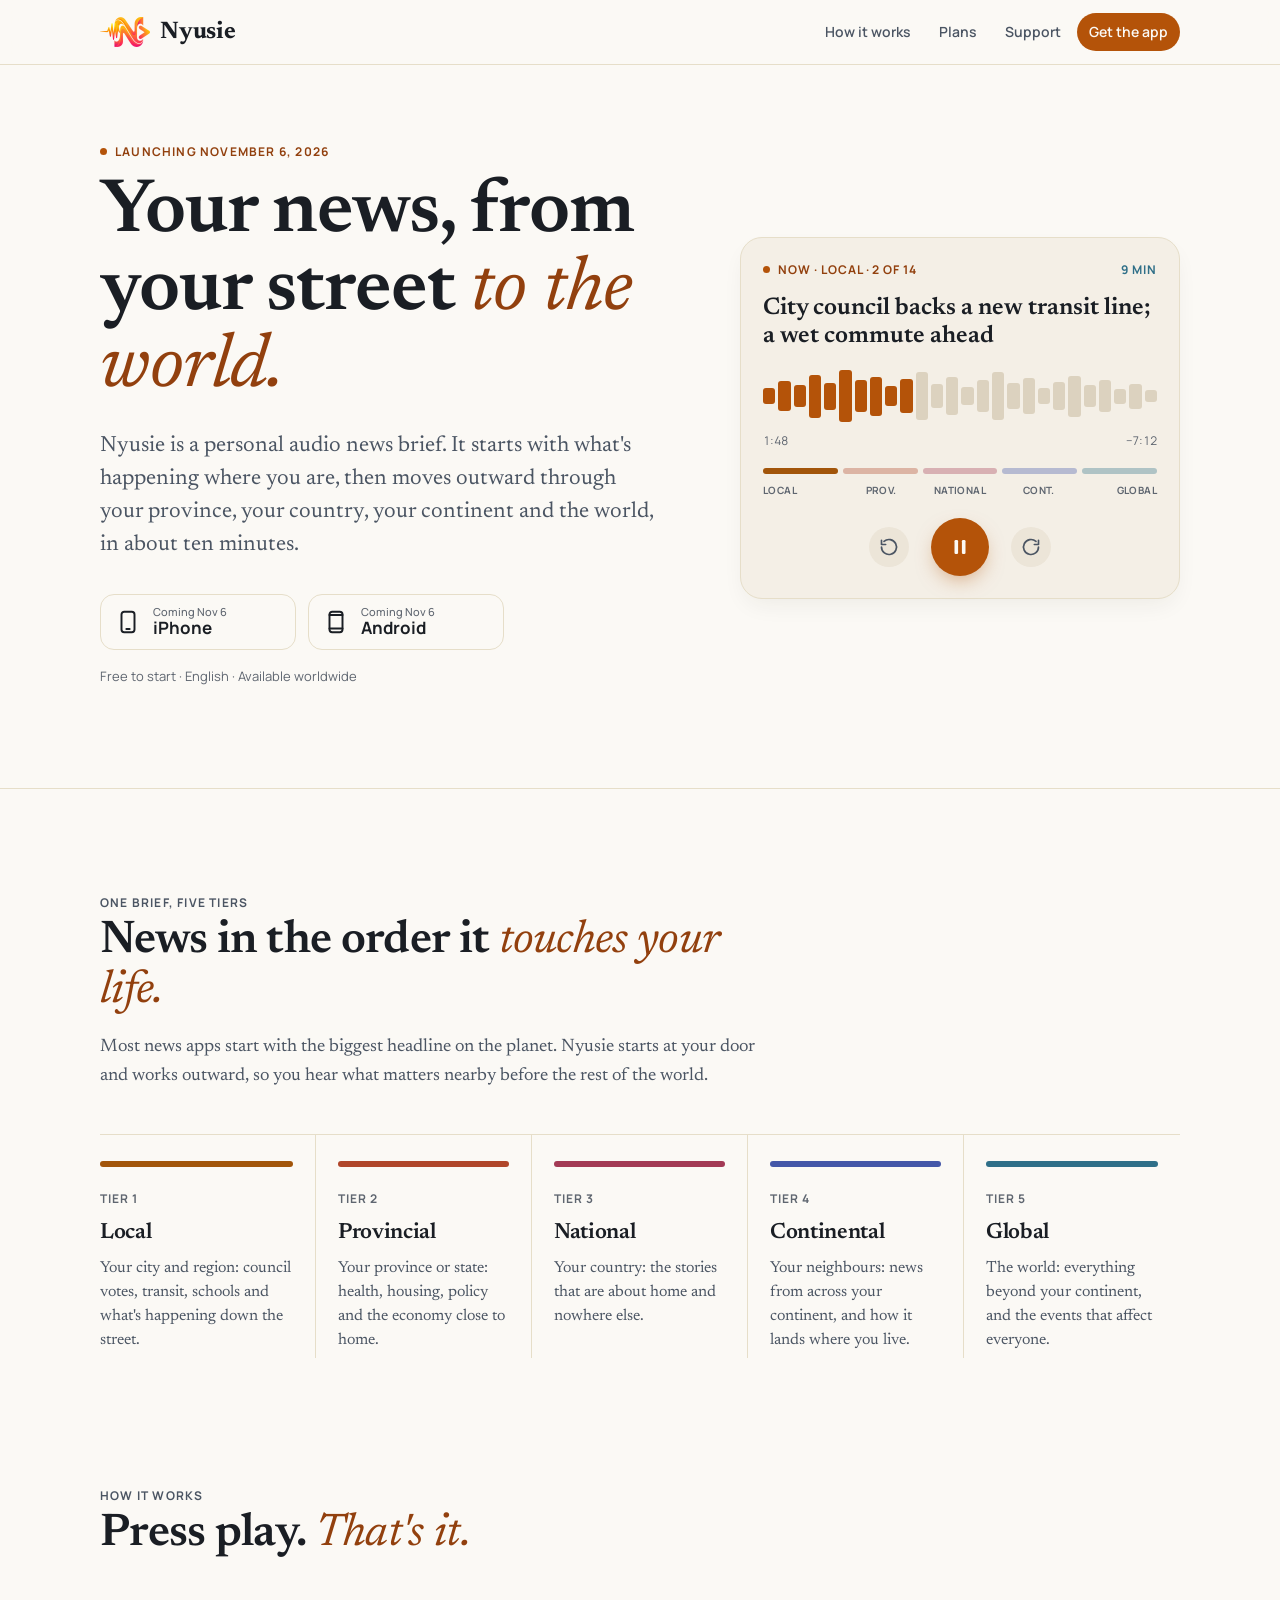
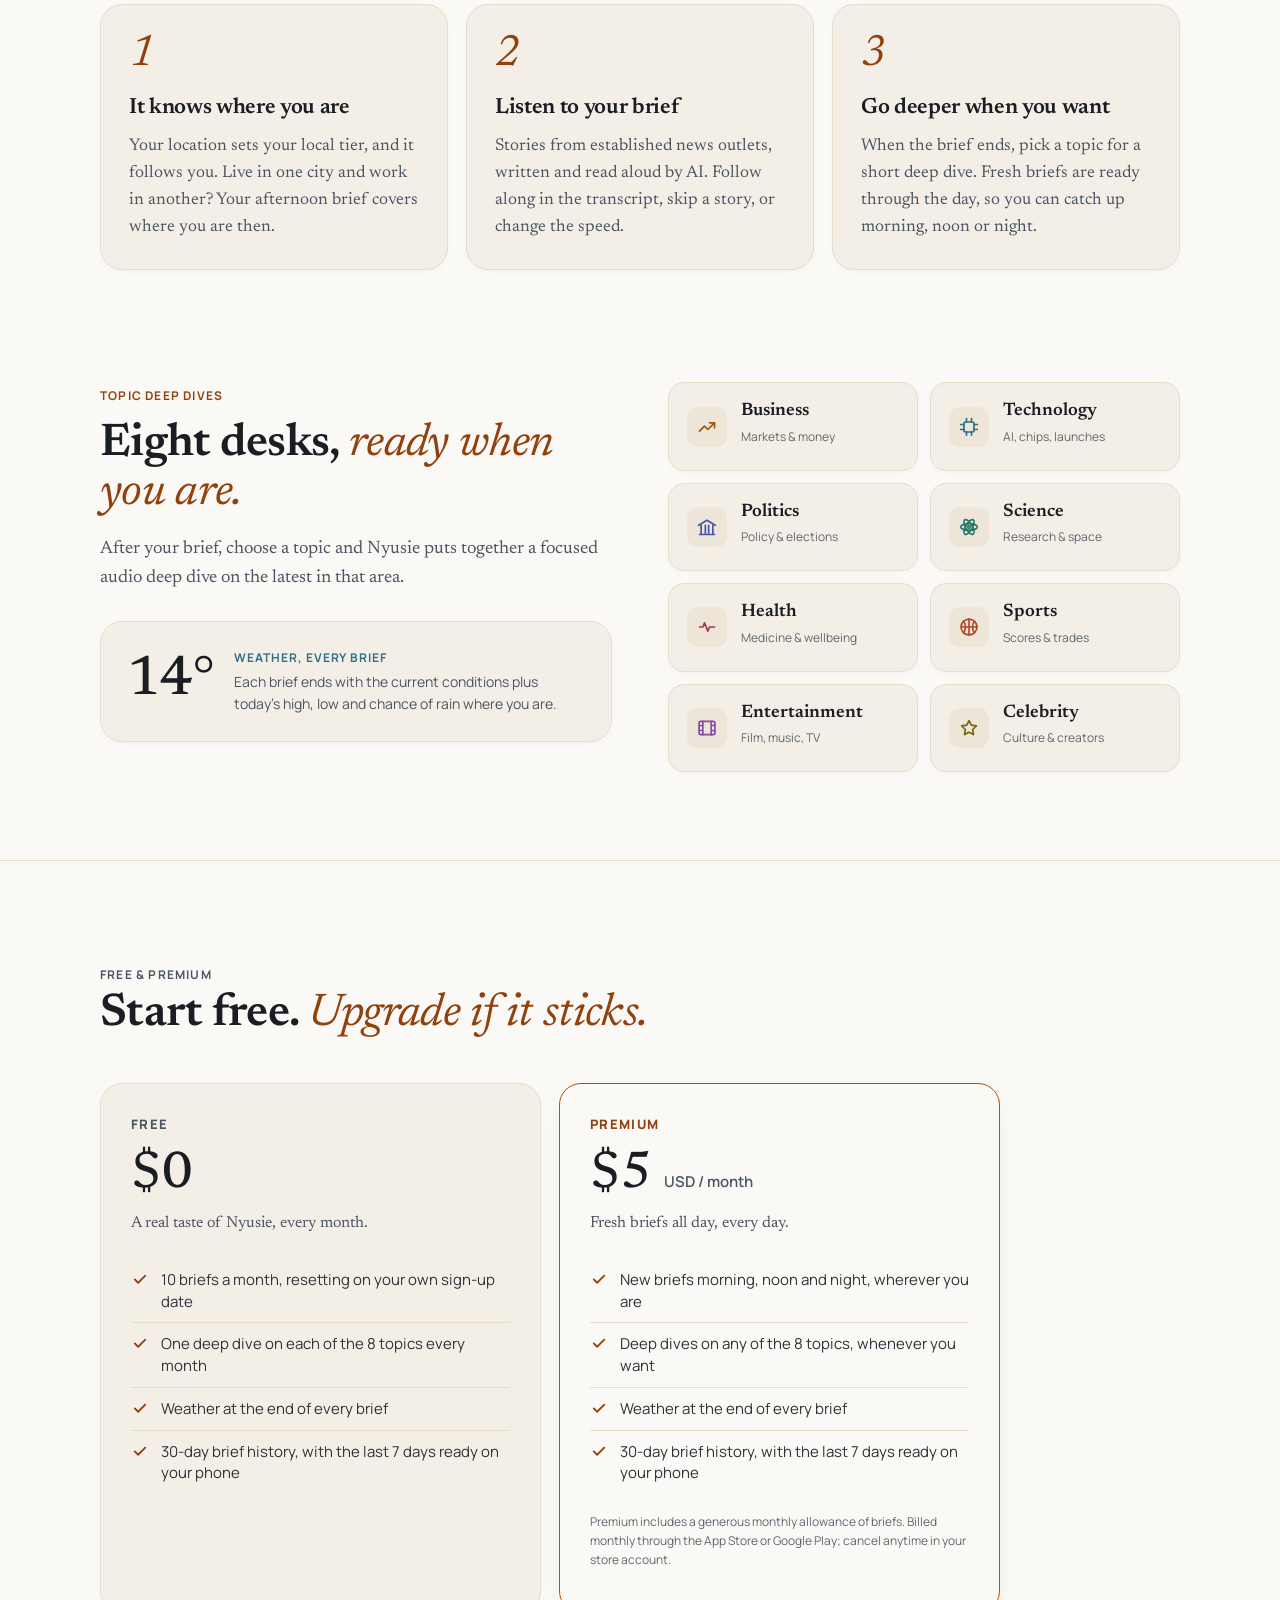
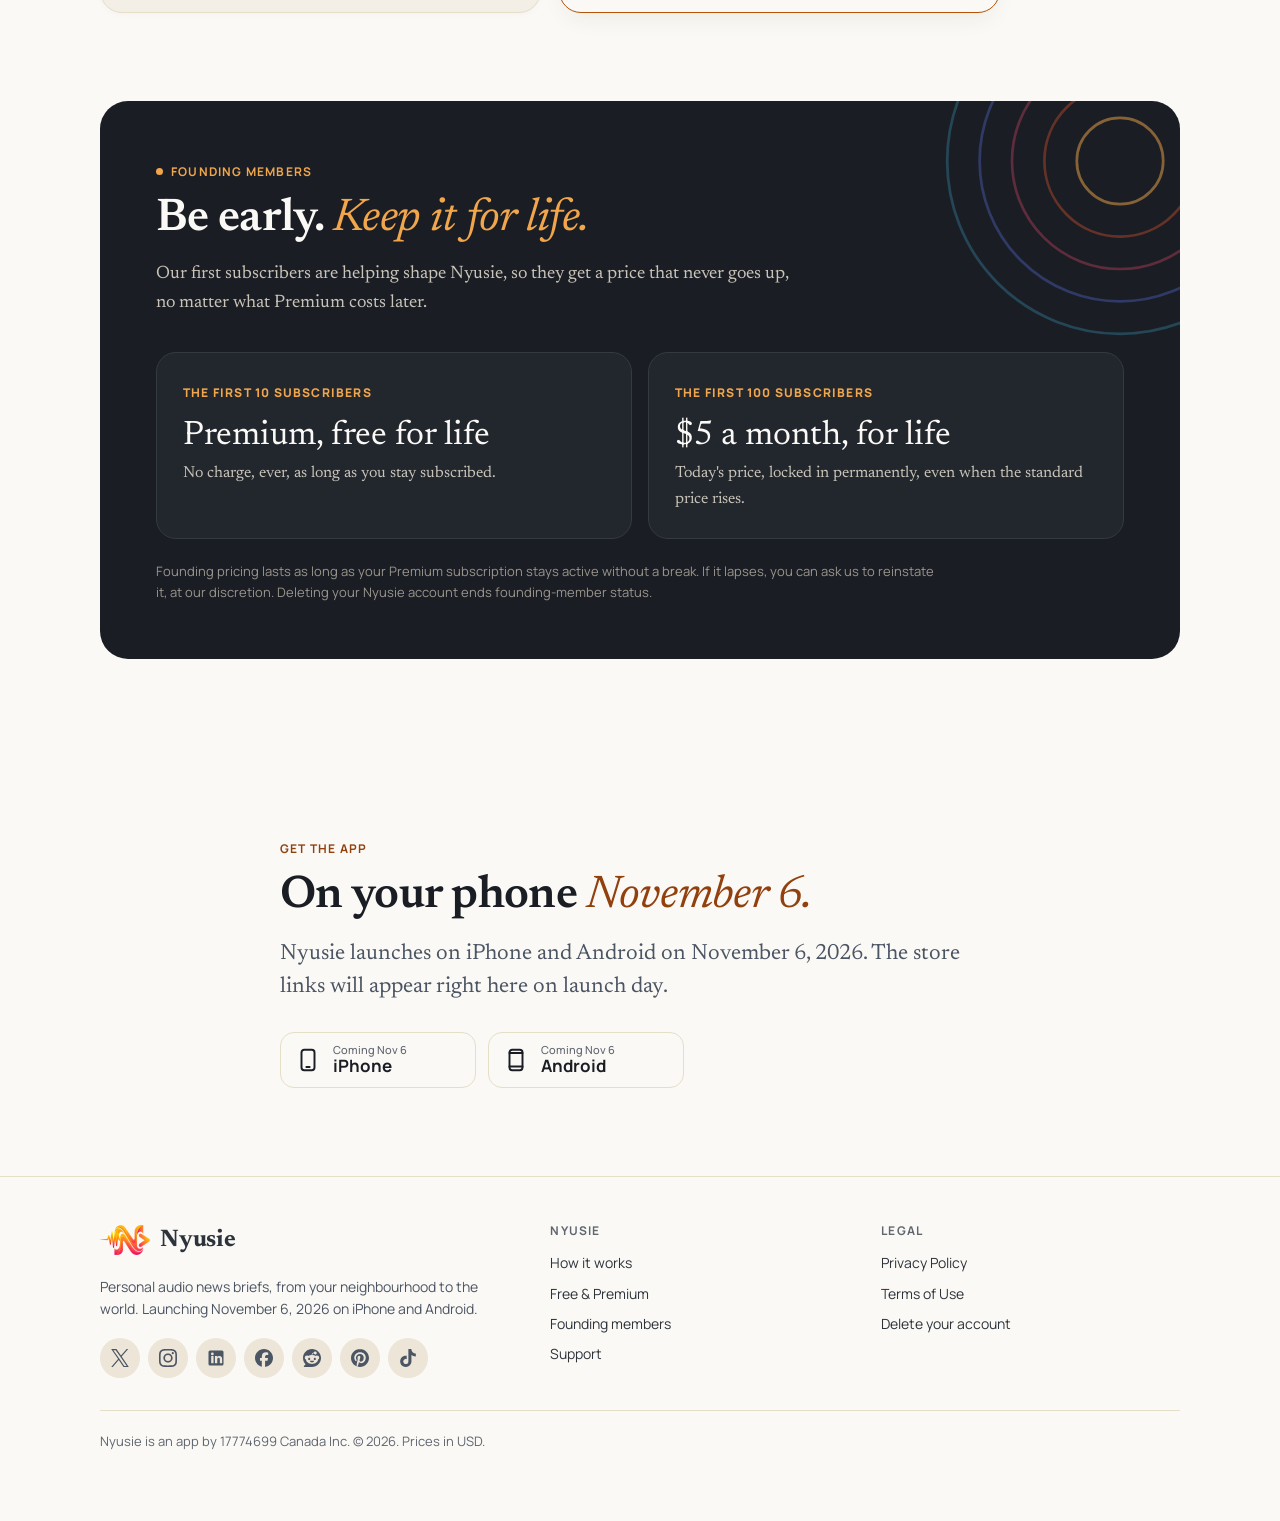
==== index.html @ e8208fcf "Final logo added" ====
<!doctype html>
<html lang="en">
<head>
<meta charset="utf-8">
<meta name="viewport" content="width=device-width, initial-scale=1, viewport-fit=cover">
<title>Nyusie: your news, from your street to the world</title>
<meta name="description" content="Nyusie is an AI audio news app. One personal brief moves from your neighbourhood to the world in five geographic tiers, with topic deep dives and the weather. Launching November 6, 2026.">
<link rel="canonical" href="https://nyusie.com/">
<meta name="theme-color" content="#FBF9F5">
<meta name="p:domain_verify" content="4645ba130baf6f08f32689f91a9388b6"/>
<meta property="og:type" content="website">
<meta property="og:site_name" content="Nyusie">
<meta property="og:title" content="Nyusie: your news, from your street to the world">
<meta property="og:description" content="Nyusie is an AI audio news app. One personal brief moves from your neighbourhood to the world in five geographic tiers, with topic deep dives and the weather. Launching November 6, 2026.">
<meta property="og:url" content="https://nyusie.com/">
<link rel="icon" href="./logo.png" type="favicon.png">
<link rel="preload" href="./assets/fonts/newsreader-latin-600-normal.woff2" as="font" type="font/woff2" crossorigin>
<link rel="preload" href="./assets/fonts/manrope-latin-700-normal.woff2" as="font" type="font/woff2" crossorigin>
<link rel="stylesheet" href="./assets/css/site.css">
   <script type="application/ld+json">
   {
     "@context": "https://schema.org",
     "@graph": [
       {
         "@type": "WebSite",
         "@id": "https://nyusie.com/#website",
         "name": "Nyusie",
         "url": "https://nyusie.com/",
         "publisher": { "@id": "https://nyusie.com/#org" }
       },
       {
         "@type": "Organization",
         "@id": "https://nyusie.com/#org",
         "name": "Nyusie",
         "legalName": "17774699 Canada Inc.",
         "url": "https://nyusie.com/",
         "logo": "https://nyusie.com/logo.png",
         "email": "support@nyusie.com",
            "sameAs": [
     "https://x.com/nyusieapp",
     "https://www.instagram.com/nyusie.app/",
     "https://www.reddit.com/user/Nyusie/",
     "https://www.facebook.com/profile.php?id=61595469095365",
     "https://www.linkedin.com/company/nyusie/",
     "https://www.pinterest.com/Nyusieapp/",
     "https://www.tiktok.com/@nyusie.app"
   ]
       }
     ]
   }
   </script>
</head>
<body>
<a class="skip" href="#main">Skip to content</a>
<header class="site-header">
  <div class="wrap">
    <a class="brand" href="./" aria-label="Nyusie home"><img class="brand-mark" src="/logo-header.png" alt="" width="30" height="30"><span class="brand-name">Nyusie</span></a>
    <nav class="nav" aria-label="Main"><a href="./#how">How it works</a><a href="./#plans">Plans</a><a href="./support/">Support</a><a class="nav-cta" href="./#download">Get the app</a></nav>
  </div>
</header>
<main id="main">
<section class="hero">
  <div class="wrap hero-grid">
    <div>
      <p class="eyebrow"><span class="dot"></span>Launching November 6, 2026</p>
      <h1>Your news, from your street <em>to the world.</em></h1>
      <p class="lede">Nyusie is a personal audio news brief. It starts with what's happening where you are, then moves outward through your province, your country, your continent and the world, in about ten minutes.</p>
      <div class="store-row">
        <!-- STORE LINKS: when the apps are live, replace each <a> below with the real link:
             add href="https://apps.apple.com/..." (and href="https://play.google.com/store/apps/details?id=com.nyusie.app"),
             delete aria-disabled="true", and change "Coming November 6" to "Download on the" / "Get it on". -->
        <a class="store-btn" aria-disabled="true" role="link">
          <svg viewBox="0 0 24 24" fill="none" stroke="currentColor" stroke-width="1.8" stroke-linecap="round" stroke-linejoin="round" aria-hidden="true"><rect x="6" y="2.5" width="12" height="19" rx="2.5"/><path d="M10.5 18.5h3"/></svg>
          <span><small>Coming Nov 6</small><strong>iPhone</strong></span>
        </a>
        <a class="store-btn" aria-disabled="true" role="link">
          <svg viewBox="0 0 24 24" fill="none" stroke="currentColor" stroke-width="1.8" stroke-linecap="round" stroke-linejoin="round" aria-hidden="true"><rect x="6" y="2.5" width="12" height="19" rx="2.5"/><path d="M6 5.5h12M6 18h12"/></svg>
          <span><small>Coming Nov 6</small><strong>Android</strong></span>
        </a>
      </div>
      <p class="hero-note">Free to start · English · Available worldwide</p>
    </div>

    <div class="card brief-card" aria-label="Example of a Nyusie brief playing in the app">
      <div class="bc-top"><span class="now"><i></i>Now · Local · 2 of 14</span><span class="len">9 min</span></div>
      <p class="bc-title">City council backs a new transit line; a wet commute ahead</p>
      <div class="wave" aria-hidden="true">
        <b class="on" style="height:30%"></b><b class="on" style="height:55%"></b><b class="on" style="height:40%"></b><b class="on" style="height:80%"></b><b class="on" style="height:50%"></b><b class="on" style="height:95%"></b><b class="on" style="height:60%"></b><b class="on" style="height:72%"></b><b class="on" style="height:38%"></b><b class="on" style="height:64%"></b><b style="height:88%"></b><b style="height:45%"></b><b style="height:70%"></b><b style="height:34%"></b><b style="height:58%"></b><b style="height:90%"></b><b style="height:48%"></b><b style="height:66%"></b><b style="height:30%"></b><b style="height:52%"></b><b style="height:76%"></b><b style="height:40%"></b><b style="height:60%"></b><b style="height:28%"></b><b style="height:46%"></b><b style="height:22%"></b>
      </div>
      <div class="bc-time"><span>1:48</span><span>−7:12</span></div>
      <div class="bc-tiers" aria-hidden="true">
        <span style="background:var(--t1)"></span><span style="background:var(--t2);opacity:.35"></span><span style="background:var(--t3);opacity:.35"></span><span style="background:var(--t4);opacity:.35"></span><span style="background:var(--t5);opacity:.35"></span>
      </div>
      <div class="bc-labels" aria-hidden="true"><span>Local</span><span>Prov.</span><span>National</span><span>Cont.</span><span>Global</span></div>
      <div class="bc-controls" aria-hidden="true">
        <span class="ctl"><svg viewBox="0 0 24 24" fill="none" stroke="currentColor" stroke-width="2" stroke-linecap="round" stroke-linejoin="round"><path d="M3 12a9 9 0 1 0 3-6.7"/><path d="M3 4v5h5"/></svg></span>
        <span class="play"><svg viewBox="0 0 24 24" fill="currentColor"><rect x="6.5" y="5" width="3.6" height="14" rx="1.2"/><rect x="13.9" y="5" width="3.6" height="14" rx="1.2"/></svg></span>
        <span class="ctl"><svg viewBox="0 0 24 24" fill="none" stroke="currentColor" stroke-width="2" stroke-linecap="round" stroke-linejoin="round"><path d="M21 12a9 9 0 1 1-3-6.7"/><path d="M21 4v5h-5"/></svg></span>
      </div>
    </div>
  </div>
</section>

<hr class="rule">

<section id="tiers">
  <div class="wrap">
    <div class="section-head">
      <p class="eyebrow">One brief, five tiers</p>
      <h2>News in the order it <em>touches your life.</em></h2>
      <p>Most news apps start with the biggest headline on the planet. Nyusie starts at your door and works outward, so you hear what matters nearby before the rest of the world.</p>
    </div>
    <div class="tiers">
      <div class="tier"><div class="bar" style="background:var(--t1)"></div><span class="num">TIER 1</span><h3>Local</h3><p>Your city and region: council votes, transit, schools and what's happening down the street.</p></div>
      <div class="tier"><div class="bar" style="background:var(--t2)"></div><span class="num">TIER 2</span><h3>Provincial</h3><p>Your province or state: health, housing, policy and the economy close to home.</p></div>
      <div class="tier"><div class="bar" style="background:var(--t3)"></div><span class="num">TIER 3</span><h3>National</h3><p>Your country: the stories that are about home and nowhere else.</p></div>
      <div class="tier"><div class="bar" style="background:var(--t4)"></div><span class="num">TIER 4</span><h3>Continental</h3><p>Your neighbours: news from across your continent, and how it lands where you live.</p></div>
      <div class="tier"><div class="bar" style="background:var(--t5)"></div><span class="num">TIER 5</span><h3>Global</h3><p>The world: everything beyond your continent, and the events that affect everyone.</p></div>
    </div>
  </div>
</section>

<section id="how" style="padding-top:24px">
  <div class="wrap">
    <div class="section-head">
      <p class="eyebrow">How it works</p>
      <h2>Press play. <em>That's it.</em></h2>
    </div>
    <div class="steps">
      <div class="card step"><span class="n">1</span><h3>It knows where you are</h3><p>Your location sets your local tier, and it follows you. Live in one city and work in another? Your afternoon brief covers where you are then.</p></div>
      <div class="card step"><span class="n">2</span><h3>Listen to your brief</h3><p>Stories from established news outlets, written and read aloud by AI. Follow along in the transcript, skip a story, or change the speed.</p></div>
      <div class="card step"><span class="n">3</span><h3>Go deeper when you want</h3><p>When the brief ends, pick a topic for a short deep dive. Fresh briefs are ready through the day, so you can catch up morning, noon or night.</p></div>
    </div>
  </div>
</section>

<section id="topics" style="padding-top:24px">
  <div class="wrap split">
    <div>
      <p class="eyebrow">Topic deep dives</p>
      <h2>Eight desks, <em>ready when you are.</em></h2>
      <p class="muted" style="margin:16px 0 28px">After your brief, choose a topic and Nyusie puts together a focused audio deep dive on the latest in that area.</p>
      <div class="card weather" aria-label="Weather at the end of every brief">
        <div class="temp">14°</div>
        <div class="meta"><strong>Weather, every brief</strong>Each brief ends with the current conditions plus today's high, low and chance of rain where you are.</div>
      </div>
    </div>
    <div class="topics">
      <div class="card topic"><span class="ic" style="color:var(--t1)"><svg viewBox="0 0 24 24" fill="none" stroke="currentColor" stroke-width="2" stroke-linecap="round" stroke-linejoin="round" aria-hidden="true"><path d="M3 17l6-6 4 4 8-8"/><path d="M15 7h6v6"/></svg></span><div><strong>Business</strong><span>Markets &amp; money</span></div></div>
      <div class="card topic"><span class="ic" style="color:var(--t5)"><svg viewBox="0 0 24 24" fill="none" stroke="currentColor" stroke-width="2" stroke-linecap="round" stroke-linejoin="round" aria-hidden="true"><rect x="6" y="6" width="12" height="12" rx="2"/><path d="M9 2v4M15 2v4M9 18v4M15 18v4M2 9h4M2 15h4M18 9h4M18 15h4"/></svg></span><div><strong>Technology</strong><span>AI, chips, launches</span></div></div>
      <div class="card topic"><span class="ic" style="color:var(--t4)"><svg viewBox="0 0 24 24" fill="none" stroke="currentColor" stroke-width="2" stroke-linecap="round" stroke-linejoin="round" aria-hidden="true"><path d="M3 21h18M5 21V10M10 21V10M14 21V10M19 21V10M2 10l10-6 10 6"/></svg></span><div><strong>Politics</strong><span>Policy &amp; elections</span></div></div>
      <div class="card topic"><span class="ic" style="color:#23796A"><svg viewBox="0 0 24 24" fill="none" stroke="currentColor" stroke-width="2" stroke-linecap="round" stroke-linejoin="round" aria-hidden="true"><circle cx="12" cy="12" r="1.6"/><ellipse cx="12" cy="12" rx="10" ry="4"/><ellipse cx="12" cy="12" rx="10" ry="4" transform="rotate(60 12 12)"/><ellipse cx="12" cy="12" rx="10" ry="4" transform="rotate(120 12 12)"/></svg></span><div><strong>Science</strong><span>Research &amp; space</span></div></div>
      <div class="card topic"><span class="ic" style="color:var(--t3)"><svg viewBox="0 0 24 24" fill="none" stroke="currentColor" stroke-width="2" stroke-linecap="round" stroke-linejoin="round" aria-hidden="true"><path d="M3 12h4l2-5 4 10 2-5h6"/></svg></span><div><strong>Health</strong><span>Medicine &amp; wellbeing</span></div></div>
      <div class="card topic"><span class="ic" style="color:var(--t2)"><svg viewBox="0 0 24 24" fill="none" stroke="currentColor" stroke-width="2" stroke-linecap="round" stroke-linejoin="round" aria-hidden="true"><circle cx="12" cy="12" r="9.5"/><path d="M2.5 12h19M12 2.5v19M5.3 5.3c3.4 3 3.4 10.4 0 13.4M18.7 5.3c-3.4 3-3.4 10.4 0 13.4"/></svg></span><div><strong>Sports</strong><span>Scores &amp; trades</span></div></div>
      <div class="card topic"><span class="ic" style="color:#8A4AA3"><svg viewBox="0 0 24 24" fill="none" stroke="currentColor" stroke-width="2" stroke-linecap="round" stroke-linejoin="round" aria-hidden="true"><rect x="2.5" y="4" width="19" height="16" rx="2"/><path d="M7 4v16M17 4v16M2.5 9h4.5M2.5 15h4.5M17 9h4.5M17 15h4.5"/></svg></span><div><strong>Entertainment</strong><span>Film, music, TV</span></div></div>
      <div class="card topic"><span class="ic" style="color:#7F6208"><svg viewBox="0 0 24 24" fill="none" stroke="currentColor" stroke-width="2" stroke-linecap="round" stroke-linejoin="round" aria-hidden="true"><path d="M12 3l2.7 5.6 6.1.9-4.4 4.3 1 6.1L12 17l-5.4 2.9 1-6.1-4.4-4.3 6.1-.9z"/></svg></span><div><strong>Celebrity</strong><span>Culture &amp; creators</span></div></div>
    </div>
  </div>
</section>

<hr class="rule">

<section id="plans">
  <div class="wrap">
    <div class="section-head">
      <p class="eyebrow">Free &amp; Premium</p>
      <h2>Start free. <em>Upgrade if it sticks.</em></h2>
    </div>
    <div class="plans">
      <div class="card plan">
        <span class="plan-name">Free</span>
        <div class="price">$0</div>
        <p class="tag">A real taste of Nyusie, every month.</p>
        <ul class="checks">
          <li><svg viewBox="0 0 24 24" fill="none" stroke="currentColor" stroke-width="2.4" stroke-linecap="round" stroke-linejoin="round" aria-hidden="true"><path d="M5 12.5l4.5 4.5L19 7.5"/></svg>10 briefs a month, resetting on your own sign-up date</li>
          <li><svg viewBox="0 0 24 24" fill="none" stroke="currentColor" stroke-width="2.4" stroke-linecap="round" stroke-linejoin="round" aria-hidden="true"><path d="M5 12.5l4.5 4.5L19 7.5"/></svg>One deep dive on each of the 8 topics every month</li>
          <li><svg viewBox="0 0 24 24" fill="none" stroke="currentColor" stroke-width="2.4" stroke-linecap="round" stroke-linejoin="round" aria-hidden="true"><path d="M5 12.5l4.5 4.5L19 7.5"/></svg>Weather at the end of every brief</li>
          <li><svg viewBox="0 0 24 24" fill="none" stroke="currentColor" stroke-width="2.4" stroke-linecap="round" stroke-linejoin="round" aria-hidden="true"><path d="M5 12.5l4.5 4.5L19 7.5"/></svg>30-day brief history, with the last 7 days ready on your phone</li>
        </ul>
      </div>
      <div class="card plan premium">
        <span class="plan-name">Premium</span>
        <div class="price">$5 <small>USD / month</small></div>
        <p class="tag">Fresh briefs all day, every day.</p>
        <ul class="checks">
          <li><svg viewBox="0 0 24 24" fill="none" stroke="currentColor" stroke-width="2.4" stroke-linecap="round" stroke-linejoin="round" aria-hidden="true"><path d="M5 12.5l4.5 4.5L19 7.5"/></svg>New briefs morning, noon and night, wherever you are</li>
          <li><svg viewBox="0 0 24 24" fill="none" stroke="currentColor" stroke-width="2.4" stroke-linecap="round" stroke-linejoin="round" aria-hidden="true"><path d="M5 12.5l4.5 4.5L19 7.5"/></svg>Deep dives on any of the 8 topics, whenever you want</li>
          <li><svg viewBox="0 0 24 24" fill="none" stroke="currentColor" stroke-width="2.4" stroke-linecap="round" stroke-linejoin="round" aria-hidden="true"><path d="M5 12.5l4.5 4.5L19 7.5"/></svg>Weather at the end of every brief</li>
          <li><svg viewBox="0 0 24 24" fill="none" stroke="currentColor" stroke-width="2.4" stroke-linecap="round" stroke-linejoin="round" aria-hidden="true"><path d="M5 12.5l4.5 4.5L19 7.5"/></svg>30-day brief history, with the last 7 days ready on your phone</li>
        </ul>
        <p class="plan-foot">Premium includes a generous monthly allowance of briefs. Billed monthly through the App Store or Google Play; cancel anytime in your store account.</p>
      </div>
    </div>
  </div>
</section>

<section id="founding" style="padding-top:0">
  <div class="wrap">
    <div class="founding">
      <svg class="rings" viewBox="0 0 200 200" aria-hidden="true"><g fill="none" stroke-width="1.5"><circle cx="100" cy="100" r="96" stroke="#2F6F88"/><circle cx="100" cy="100" r="78" stroke="#4457A8"/><circle cx="100" cy="100" r="60" stroke="#A33A55"/><circle cx="100" cy="100" r="42" stroke="#B0462A"/><circle cx="100" cy="100" r="24" stroke="#F2A64B"/></g></svg>
      <p class="eyebrow"><span class="dot"></span>Founding members</p>
      <h2>Be early. <em>Keep it for life.</em></h2>
      <p style="max-width:36em;margin:16px 0 0">Our first subscribers are helping shape Nyusie, so they get a price that never goes up, no matter what Premium costs later.</p>
      <div class="f-grid">
        <div class="f-card"><span class="count">The first 10 subscribers</span><div class="big">Premium, free for life</div><p>No charge, ever, as long as you stay subscribed.</p></div>
        <div class="f-card"><span class="count">The first 100 subscribers</span><div class="big">$5 a month, for life</div><p>Today's price, locked in permanently, even when the standard price rises.</p></div>
      </div>
      <p class="fine">Founding pricing lasts as long as your Premium subscription stays active without a break. If it lapses, you can ask us to reinstate it, at our discretion. Deleting your Nyusie account ends founding-member status.</p>
    </div>
  </div>
</section>

<section id="download" class="cta">
  <div class="wrap narrow">
    <p class="eyebrow">Get the app</p>
    <h2>On your phone <em>November 6.</em></h2>
    <p class="lede" style="margin-top:16px">Nyusie launches on iPhone and Android on November 6, 2026. The store links will appear right here on launch day.</p>
    <div class="store-row">
      <a class="store-btn" aria-disabled="true" role="link">
        <svg viewBox="0 0 24 24" fill="none" stroke="currentColor" stroke-width="1.8" stroke-linecap="round" stroke-linejoin="round" aria-hidden="true"><rect x="6" y="2.5" width="12" height="19" rx="2.5"/><path d="M10.5 18.5h3"/></svg>
        <span><small>Coming Nov 6</small><strong>iPhone</strong></span>
      </a>
      <a class="store-btn" aria-disabled="true" role="link">
        <svg viewBox="0 0 24 24" fill="none" stroke="currentColor" stroke-width="1.8" stroke-linecap="round" stroke-linejoin="round" aria-hidden="true"><rect x="6" y="2.5" width="12" height="19" rx="2.5"/><path d="M6 5.5h12M6 18h12"/></svg>
        <span><small>Coming Nov 6</small><strong>Android</strong></span>
      </a>
    </div>
  </div>
</section>

</main>
<footer class="site-footer">
  <div class="wrap">
    <div class="footer-grid">
      <div>
        <a class="brand" href="./" aria-label="Nyusie home"><img class="brand-mark" src="/logo-header.png" alt="" width="30" height="30"><span class="brand-name">Nyusie</span></a>
        <p style="margin:14px 0 0;max-width:30em">Personal audio news briefs, from your neighbourhood to the world. Launching November 6, 2026 on iPhone and Android.</p><ul class="social" aria-label="Nyusie on social media"><li><a href="https://x.com/nyusieapp" rel="noopener me" target="_blank" aria-label="Nyusie on X"><svg viewBox="0 0 24 24" aria-hidden="true"><path fill="currentColor" d="M14.234 10.162 22.977 0h-2.072l-7.591 8.824L7.251 0H.258l9.168 13.343L.258 24H2.33l8.016-9.318L16.749 24h6.993zm-2.837 3.299-.929-1.329L3.076 1.56h3.182l5.965 8.532.929 1.329 7.754 11.09h-3.182z"/></svg></a></li><li><a href="https://www.instagram.com/nyusie.app/" rel="noopener me" target="_blank" aria-label="Nyusie on Instagram"><svg viewBox="0 0 24 24" aria-hidden="true"><path fill="currentColor" d="M7.0301.084c-1.2768.0602-2.1487.264-2.911.5634-.7888.3075-1.4575.72-2.1228 1.3877-.6652.6677-1.075 1.3368-1.3802 2.127-.2954.7638-.4956 1.6365-.552 2.914-.0564 1.2775-.0689 1.6882-.0626 4.947.0062 3.2586.0206 3.6671.0825 4.9473.061 1.2765.264 2.1482.5635 2.9107.308.7889.72 1.4573 1.388 2.1228.6679.6655 1.3365 1.0743 2.1285 1.38.7632.295 1.6361.4961 2.9134.552 1.2773.056 1.6884.069 4.9462.0627 3.2578-.0062 3.668-.0207 4.9478-.0814 1.28-.0607 2.147-.2652 2.9098-.5633.7889-.3086 1.4578-.72 2.1228-1.3881.665-.6682 1.0745-1.3378 1.3795-2.1284.2957-.7632.4966-1.636.552-2.9124.056-1.2809.0692-1.6898.063-4.948-.0063-3.2583-.021-3.6668-.0817-4.9465-.0607-1.2797-.264-2.1487-.5633-2.9117-.3084-.7889-.72-1.4568-1.3876-2.1228C21.2982 1.33 20.628.9208 19.8378.6165 19.074.321 18.2017.1197 16.9244.0645 15.6471.0093 15.236-.005 11.977.0014 8.718.0076 8.31.0215 7.0301.0839m.1402 21.6932c-1.17-.0509-1.8053-.2453-2.2287-.408-.5606-.216-.96-.4771-1.3819-.895-.422-.4178-.6811-.8186-.9-1.378-.1644-.4234-.3624-1.058-.4171-2.228-.0595-1.2645-.072-1.6442-.079-4.848-.007-3.2037.0053-3.583.0607-4.848.05-1.169.2456-1.805.408-2.2282.216-.5613.4762-.96.895-1.3816.4188-.4217.8184-.6814 1.3783-.9003.423-.1651 1.0575-.3614 2.227-.4171 1.2655-.06 1.6447-.072 4.848-.079 3.2033-.007 3.5835.005 4.8495.0608 1.169.0508 1.8053.2445 2.228.408.5608.216.96.4754 1.3816.895.4217.4194.6816.8176.9005 1.3787.1653.4217.3617 1.056.4169 2.2263.0602 1.2655.0739 1.645.0796 4.848.0058 3.203-.0055 3.5834-.061 4.848-.051 1.17-.245 1.8055-.408 2.2294-.216.5604-.4763.96-.8954 1.3814-.419.4215-.8181.6811-1.3783.9-.4224.1649-1.0577.3617-2.2262.4174-1.2656.0595-1.6448.072-4.8493.079-3.2045.007-3.5825-.006-4.848-.0608M16.953 5.5864A1.44 1.44 0 1 0 18.39 4.144a1.44 1.44 0 0 0-1.437 1.4424M5.8385 12.012c.0067 3.4032 2.7706 6.1557 6.173 6.1493 3.4026-.0065 6.157-2.7701 6.1506-6.1733-.0065-3.4032-2.771-6.1565-6.174-6.1498-3.403.0067-6.156 2.771-6.1496 6.1738M8 12.0077a4 4 0 1 1 4.008 3.9921A3.9996 3.9996 0 0 1 8 12.0077"/></svg></a></li><li><a href="https://www.linkedin.com/company/nyusie/" rel="noopener me" target="_blank" aria-label="Nyusie on LinkedIn"><svg viewBox="0 0 24 24" aria-hidden="true"><path fill="currentColor" d="M4 2h16a2 2 0 0 1 2 2v16a2 2 0 0 1-2 2H4a2 2 0 0 1-2-2V4a2 2 0 0 1 2-2zm1.6 7.4V19h3.1V9.4H5.6zm1.55-4.7a1.8 1.8 0 1 0 0 3.6 1.8 1.8 0 0 0 0-3.6zM10.6 9.4V19h3.1v-5c0-1.4.6-2.3 1.8-2.3s1.6.9 1.6 2.3v5h3.1v-5.6c0-2.8-1.3-4.2-3.6-4.2-1.4 0-2.4.6-2.9 1.5V9.4h-3.1z"/></svg></a></li><li><a href="https://www.facebook.com/profile.php?id=61595469095365" rel="noopener me" target="_blank" aria-label="Nyusie on Facebook"><svg viewBox="0 0 24 24" aria-hidden="true"><path fill="currentColor" d="M9.101 23.691v-7.98H6.627v-3.667h2.474v-1.58c0-4.085 1.848-5.978 5.858-5.978.401 0 .955.042 1.468.103a8.68 8.68 0 0 1 1.141.195v3.325a8.623 8.623 0 0 0-.653-.036 26.805 26.805 0 0 0-.733-.009c-.707 0-1.259.096-1.675.309a1.686 1.686 0 0 0-.679.622c-.258.42-.374.995-.374 1.752v1.297h3.919l-.386 2.103-.287 1.564h-3.246v8.245C19.396 23.238 24 18.179 24 12.044c0-6.627-5.373-12-12-12s-12 5.373-12 12c0 5.628 3.874 10.35 9.101 11.647Z"/></svg></a></li><li><a href="https://www.reddit.com/user/Nyusie/" rel="noopener me" target="_blank" aria-label="Nyusie on Reddit"><svg viewBox="0 0 24 24" aria-hidden="true"><path fill="currentColor" d="M12 0C5.373 0 0 5.373 0 12c0 3.314 1.343 6.314 3.515 8.485l-2.286 2.286C.775 23.225 1.097 24 1.738 24H12c6.627 0 12-5.373 12-12S18.627 0 12 0Zm4.388 3.199c1.104 0 1.999.895 1.999 1.999 0 1.105-.895 2-1.999 2-.946 0-1.739-.657-1.947-1.539v.002c-1.147.162-2.032 1.15-2.032 2.341v.007c1.776.067 3.4.567 4.686 1.363.473-.363 1.064-.58 1.707-.58 1.547 0 2.802 1.254 2.802 2.802 0 1.117-.655 2.081-1.601 2.531-.088 3.256-3.637 5.876-7.997 5.876-4.361 0-7.905-2.617-7.998-5.87-.954-.447-1.614-1.415-1.614-2.538 0-1.548 1.255-2.802 2.803-2.802.645 0 1.239.218 1.712.585 1.275-.79 2.881-1.291 4.64-1.365v-.01c0-1.663 1.263-3.034 2.88-3.207.188-.911.993-1.595 1.959-1.595Zm-8.085 8.376c-.784 0-1.459.78-1.506 1.797-.047 1.016.64 1.429 1.426 1.429.786 0 1.371-.369 1.418-1.385.047-1.017-.553-1.841-1.338-1.841Zm7.406 0c-.786 0-1.385.824-1.338 1.841.047 1.017.634 1.385 1.418 1.385.785 0 1.473-.413 1.426-1.429-.046-1.017-.721-1.797-1.506-1.797Zm-3.703 4.013c-.974 0-1.907.048-2.77.135-.147.015-.241.168-.183.305.483 1.154 1.622 1.964 2.953 1.964 1.33 0 2.47-.81 2.953-1.964.057-.137-.037-.29-.184-.305-.863-.087-1.795-.135-2.769-.135Z"/></svg></a></li><li><a href="https://www.pinterest.com/Nyusieapp/" rel="noopener me" target="_blank" aria-label="Nyusie on Pinterest"><svg viewBox="0 0 24 24" aria-hidden="true"><path fill="currentColor" d="M12.017 0C5.396 0 .029 5.367.029 11.987c0 5.079 3.158 9.417 7.618 11.162-.105-.949-.199-2.403.041-3.439.219-.937 1.406-5.957 1.406-5.957s-.359-.72-.359-1.781c0-1.663.967-2.911 2.168-2.911 1.024 0 1.518.769 1.518 1.688 0 1.029-.653 2.567-.992 3.992-.285 1.193.6 2.165 1.775 2.165 2.128 0 3.768-2.245 3.768-5.487 0-2.861-2.063-4.869-5.008-4.869-3.41 0-5.409 2.562-5.409 5.199 0 1.033.394 2.143.889 2.741.099.12.112.225.085.345-.09.375-.293 1.199-.334 1.363-.053.225-.172.271-.401.165-1.495-.69-2.433-2.878-2.433-4.646 0-3.776 2.748-7.252 7.92-7.252 4.158 0 7.392 2.967 7.392 6.923 0 4.135-2.607 7.462-6.233 7.462-1.214 0-2.354-.629-2.758-1.379l-.749 2.848c-.269 1.045-1.004 2.352-1.498 3.146 1.123.345 2.306.535 3.55.535 6.607 0 11.985-5.365 11.985-11.987C23.97 5.39 18.592.026 11.985.026L12.017 0z"/></svg></a></li><li><a href="https://www.tiktok.com/@nyusie.app" rel="noopener me" target="_blank" aria-label="Nyusie on TikTok"><svg viewBox="0 0 24 24" aria-hidden="true"><path fill="currentColor" d="M12.525.02c1.31-.02 2.61-.01 3.91-.02.08 1.53.63 3.09 1.75 4.17 1.12 1.11 2.7 1.62 4.24 1.79v4.03c-1.44-.05-2.89-.35-4.2-.97-.57-.26-1.1-.59-1.62-.93-.01 2.92.01 5.84-.02 8.75-.08 1.4-.54 2.79-1.35 3.94-1.31 1.92-3.58 3.17-5.91 3.21-1.43.08-2.86-.31-4.08-1.03-2.02-1.19-3.44-3.37-3.65-5.71-.02-.5-.03-1-.01-1.49.18-1.9 1.12-3.72 2.58-4.96 1.66-1.44 3.98-2.13 6.15-1.72.02 1.48-.04 2.96-.04 4.44-.99-.32-2.15-.23-3.02.37-.63.41-1.11 1.04-1.36 1.75-.21.51-.15 1.07-.14 1.61.24 1.64 1.82 3.02 3.5 2.87 1.12-.01 2.19-.66 2.77-1.61.19-.33.4-.67.41-1.06.1-1.79.06-3.57.07-5.36.01-4.03-.01-8.05.02-12.07z"/></svg></a></li></ul>
      </div>
      <div>
        <h4>Nyusie</h4>
        <ul>
          <li><a href="./#how">How it works</a></li>
          <li><a href="./#plans">Free &amp; Premium</a></li>
          <li><a href="./#founding">Founding members</a></li>
          <li><a href="./support/">Support</a></li>
        </ul>
      </div>
      <div>
        <h4>Legal</h4>
        <ul>
          <li><a href="./privacy/">Privacy Policy</a></li>
          <li><a href="./terms/">Terms of Use</a></li>
          <li><a href="./delete-account/">Delete your account</a></li>
        </ul>
      </div>
    </div>
    <p class="legal">Nyusie is an app by 17774699 Canada Inc. © 2026. Prices in USD.</p>
  </div>
</footer>
</body>
</html>
---- assets/css/site.css ----
/* Nyusie website — Editorial Ivory palette (matches the app's light theme).
   Fonts are self-hosted so no visitor data goes to third parties. */

@font-face { font-family: "Manrope"; font-weight: 400; font-style: normal; font-display: swap; src: url("../fonts/manrope-latin-400-normal.woff2") format("woff2"); }
@font-face { font-family: "Manrope"; font-weight: 500; font-style: normal; font-display: swap; src: url("../fonts/manrope-latin-500-normal.woff2") format("woff2"); }
@font-face { font-family: "Manrope"; font-weight: 600; font-style: normal; font-display: swap; src: url("../fonts/manrope-latin-600-normal.woff2") format("woff2"); }
@font-face { font-family: "Manrope"; font-weight: 700; font-style: normal; font-display: swap; src: url("../fonts/manrope-latin-700-normal.woff2") format("woff2"); }
@font-face { font-family: "Manrope"; font-weight: 800; font-style: normal; font-display: swap; src: url("../fonts/manrope-latin-800-normal.woff2") format("woff2"); }
@font-face { font-family: "Newsreader"; font-weight: 400; font-style: normal; font-display: swap; src: url("../fonts/newsreader-latin-400-normal.woff2") format("woff2"); }
@font-face { font-family: "Newsreader"; font-weight: 500; font-style: normal; font-display: swap; src: url("../fonts/newsreader-latin-500-normal.woff2") format("woff2"); }
@font-face { font-family: "Newsreader"; font-weight: 600; font-style: normal; font-display: swap; src: url("../fonts/newsreader-latin-600-normal.woff2") format("woff2"); }
@font-face { font-family: "Newsreader"; font-weight: 700; font-style: normal; font-display: swap; src: url("../fonts/newsreader-latin-700-normal.woff2") format("woff2"); }
@font-face { font-family: "Newsreader"; font-weight: 400; font-style: italic; font-display: swap; src: url("../fonts/newsreader-latin-400-italic.woff2") format("woff2"); }

:root {
  --bg: #FBF9F5;
  --card: #F4EFE6;
  --card-border: #E6DEC9;
  --chip: #ECE5D8;
  --text: #1A1E24;
  --text-body: #2D333B;
  --text-2: #4B5563;
  --text-3: #5F6670;
  --accent: #B45309;        /* fills */
  --accent-text: #92400E;   /* amber text + small icons */
  --on-accent: #FBF9F5;
  --t1: #A2550A; --t2: #B0462A; --t3: #A33A55; --t4: #4457A8; --t5: #2F6F88;
  --ok: #23796A;
  --danger: #A33A55;

  --sans: "Manrope", -apple-system, BlinkMacSystemFont, "Segoe UI", Roboto, sans-serif;
  --serif: "Newsreader", Georgia, "Times New Roman", serif;

  --shadow-card: 0 2px 8px -2px rgba(45, 36, 20, 0.04);
  --shadow-raised: 0 10px 24px -6px rgba(45, 36, 20, 0.07);
  --radius: 22px;
  --wrap: 1120px;
  --gutter: 20px;
}

*, *::before, *::after { box-sizing: border-box; }
html { -webkit-text-size-adjust: 100%; scroll-behavior: smooth; }
@media (prefers-reduced-motion: reduce) { html { scroll-behavior: auto; } * { transition: none !important; animation: none !important; } }
body {
  margin: 0;
  background: var(--bg);
  color: var(--text-body);
  font-family: var(--serif);
  font-size: 18px;
  line-height: 1.6;
  overflow-x: hidden;
}
img, svg { display: block; max-width: 100%; }
a { color: var(--accent-text); text-underline-offset: 3px; }
a:hover { text-decoration-thickness: 2px; }
:focus-visible { outline: 2px solid var(--accent); outline-offset: 3px; border-radius: 6px; }

.wrap { max-width: var(--wrap); margin: 0 auto; padding: 0 var(--gutter); }
.narrow { max-width: 760px; }

.skip { position: absolute; left: -999px; top: 8px; background: var(--text); color: var(--bg); padding: 8px 14px; border-radius: 8px; font-family: var(--sans); z-index: 50; }
.skip:focus { left: 12px; }

/* ---------- Header ---------- */
.site-header {
  position: sticky; top: 0; z-index: 20;
  background: rgba(251, 249, 245, 0.92);
  backdrop-filter: saturate(1.2) blur(12px);
  -webkit-backdrop-filter: saturate(1.2) blur(12px);
  border-bottom: 1px solid var(--card-border);
}
.site-header .wrap { display: flex; align-items: center; justify-content: space-between; height: 64px; gap: 16px; }
.brand { display: inline-flex; align-items: center; gap: 10px; text-decoration: none; color: var(--text); }
.brand-mark { width: 30px; height: 30px; flex: none; }
.brand-name { font-family: var(--serif); font-weight: 700; font-size: 24px; letter-spacing: -0.01em; }
.nav { display: flex; align-items: center; gap: 4px; font-family: var(--sans); font-size: 14px; font-weight: 600; }
.nav a { color: var(--text-2); text-decoration: none; padding: 8px 12px; border-radius: 999px; }
.nav a:hover { color: var(--text); background: var(--chip); }
.nav a[aria-current="page"] { color: var(--accent-text); }
.nav .nav-cta { background: var(--accent); color: var(--on-accent); }
.nav .nav-cta:hover { background: #9A4708; color: var(--on-accent); }
@media (max-width: 720px) {
  .nav a:not(.nav-cta) { display: none; }
}

/* ---------- Type ---------- */
.eyebrow {
  font-family: var(--sans); font-size: 12px; font-weight: 700; text-transform: uppercase;
  letter-spacing: 0.1em; color: var(--accent-text); margin: 0 0 14px;
  display: inline-flex; align-items: center; gap: 8px;
}
.eyebrow .dot { width: 7px; height: 7px; border-radius: 50%; background: var(--accent); }
h1, h2, h3 { font-family: var(--serif); color: var(--text); font-weight: 600; letter-spacing: -0.015em; margin: 0; }
h1 { font-size: clamp(40px, 7.2vw, 76px); line-height: 1.02; font-weight: 600; }
h1 em, h2 em { font-style: italic; font-weight: 400; color: var(--accent-text); }
h2 { font-size: clamp(30px, 4.6vw, 46px); line-height: 1.08; }
h3 { font-size: 22px; line-height: 1.25; }
.lede { font-size: clamp(19px, 2.2vw, 22px); color: var(--text-2); line-height: 1.5; max-width: 34em; }
.muted { color: var(--text-2); }
.small { font-size: 15px; }
.sans { font-family: var(--sans); }

/* ---------- Buttons ---------- */
.btn {
  display: inline-flex; align-items: center; justify-content: center; gap: 10px;
  font-family: var(--sans); font-weight: 700; font-size: 15px; line-height: 1;
  padding: 15px 22px; border-radius: 14px; border: 1.5px solid transparent;
  text-decoration: none; cursor: pointer; min-height: 50px;
}
.btn-primary { background: var(--accent); color: var(--on-accent); }
.btn-primary:hover { background: #9A4708; }
.btn-primary:disabled { background: #D9C3A5; cursor: not-allowed; }
.btn-ghost { background: transparent; color: var(--text); border-color: var(--card-border); }
.btn-ghost:hover { background: var(--card); }
.btn-danger { background: var(--danger); color: #FBF9F5; }
.btn-danger:hover { background: #8C2F48; }
.btn-block { width: 100%; }

.store-row { display: flex; flex-wrap: wrap; gap: 12px; }
.store-btn {
  display: inline-flex; align-items: center; gap: 12px; min-width: 196px;
  padding: 11px 18px 11px 14px; border-radius: 14px; text-decoration: none;
  background: var(--text); color: var(--bg); border: 1.5px solid var(--text);
}
.store-btn svg { width: 26px; height: 26px; flex: none; }
.store-btn span { display: flex; flex-direction: column; font-family: var(--sans); line-height: 1.15; }
.store-btn small { font-size: 11px; font-weight: 500; opacity: 0.8; }
.store-btn strong { font-size: 17px; font-weight: 700; }
.store-btn[aria-disabled="true"] { background: transparent; color: var(--text); border-color: var(--card-border); cursor: default; }
.store-btn[aria-disabled="true"] small { opacity: 1; color: var(--text-3); }

/* ---------- Sections ---------- */
section { padding: 88px 0; }
.section-head { max-width: 680px; margin-bottom: 44px; }
.section-head p { margin: 16px 0 0; color: var(--text-2); }
.rule { border: 0; border-top: 1px solid var(--card-border); margin: 0; }

.card {
  background: var(--card); border: 1px solid var(--card-border); border-radius: var(--radius);
  box-shadow: var(--shadow-card);
}

/* ---------- Hero ---------- */
.hero { padding: 72px 0 88px; }
.hero-grid { display: grid; grid-template-columns: 1.1fr 0.9fr; gap: 56px; align-items: center; }
.hero h1 { margin-bottom: 22px; }
.hero .lede { margin: 0 0 32px; }
.hero-note { font-family: var(--sans); font-size: 13px; color: var(--text-3); margin-top: 16px; }
@media (max-width: 900px) { .hero-grid { grid-template-columns: 1fr; gap: 44px; } .hero { padding-top: 44px; } }

/* Brief card mock (the hero visual) */
.brief-card { padding: 22px; box-shadow: var(--shadow-raised); max-width: 440px; justify-self: end; width: 100%; }
@media (max-width: 900px) { .brief-card { justify-self: start; } }
.bc-top { display: flex; justify-content: space-between; align-items: center; font-family: var(--sans); font-size: 12px; font-weight: 700; letter-spacing: 0.08em; text-transform: uppercase; }
.bc-top .now { color: var(--accent-text); display: inline-flex; gap: 8px; align-items: center; }
.bc-top .now i { width: 7px; height: 7px; border-radius: 50%; background: var(--accent); display: inline-block; animation: pulse 2s ease-in-out infinite; }
@keyframes pulse { 50% { opacity: 0.35; } }
.bc-top .len { color: var(--t5); }
.bc-title { font-family: var(--serif); font-size: 24px; font-weight: 600; color: var(--text); line-height: 1.2; margin: 14px 0 18px; }
.wave { display: flex; align-items: center; gap: 3px; height: 54px; }
.wave b { flex: 1; border-radius: 3px; background: #DCD2BF; min-width: 2px; }
.wave b.on { background: var(--accent); }
.bc-time { display: flex; justify-content: space-between; font-family: var(--sans); font-size: 12px; color: var(--text-3); margin: 8px 0 18px; font-variant-numeric: tabular-nums; }
.bc-tiers { display: flex; gap: 5px; margin-bottom: 8px; }
.bc-tiers span { flex: 1; height: 6px; border-radius: 3px; }
.bc-labels { display: flex; font-family: var(--sans); font-size: 10px; font-weight: 700; text-transform: uppercase; letter-spacing: 0.04em; color: var(--text-3); }
.bc-labels span { flex: 1; text-align: center; }
.bc-labels span:first-child { text-align: left; } .bc-labels span:last-child { text-align: right; }
.bc-controls { display: flex; align-items: center; justify-content: center; gap: 22px; margin-top: 20px; }
.bc-controls .ctl { width: 40px; height: 40px; border-radius: 50%; background: var(--chip); display: grid; place-items: center; color: var(--text-2); }
.bc-controls .play { width: 58px; height: 58px; border-radius: 50%; background: var(--accent); display: grid; place-items: center; color: var(--on-accent); box-shadow: 0 8px 20px -6px rgba(180, 83, 9, 0.5); }
.bc-controls svg { width: 20px; height: 20px; }
.bc-controls .play svg { width: 24px; height: 24px; }

/* ---------- Tiers ---------- */
.tiers { display: grid; grid-template-columns: repeat(5, 1fr); gap: 0; border-top: 1px solid var(--card-border); }
.tier { padding: 26px 22px 6px 0; border-right: 1px solid var(--card-border); padding-left: 22px; }
.tier:first-child { padding-left: 0; } .tier:last-child { border-right: 0; }
.tier .bar { height: 6px; border-radius: 3px; margin-bottom: 18px; }
.tier .num { font-family: var(--sans); font-size: 12px; font-weight: 700; color: var(--text-3); letter-spacing: 0.08em; }
.tier h3 { margin: 6px 0 8px; }
.tier p { margin: 0; font-size: 16px; color: var(--text-2); line-height: 1.5; }
@media (max-width: 900px) {
  .tiers { grid-template-columns: 1fr; }
  .tier, .tier:first-child { border-right: 0; border-bottom: 1px solid var(--card-border); padding: 20px 0; display: grid; grid-template-columns: 6px 1fr; column-gap: 18px; }
  .tier .bar { width: 6px; height: auto; margin: 0; grid-row: 1 / span 3; }
  .tier:last-child { border-bottom: 0; }
}

/* ---------- Steps ---------- */
.steps { display: grid; grid-template-columns: repeat(3, 1fr); gap: 18px; counter-reset: step; }
.step { padding: 28px; }
.step .n { font-family: var(--serif); font-style: italic; font-size: 44px; color: var(--accent-text); line-height: 1; margin-bottom: 18px; display: block; }
.step h3 { margin-bottom: 10px; }
.step p { margin: 0; font-size: 17px; color: var(--text-2); }
@media (max-width: 900px) { .steps { grid-template-columns: 1fr; } }

/* ---------- Topics ---------- */
.topics { display: grid; grid-template-columns: repeat(2, minmax(0, 1fr)); gap: 12px; }
.topic { padding: 18px; display: flex; gap: 14px; align-items: center; border-radius: 16px; }
.topic .ic { width: 40px; height: 40px; border-radius: 11px; background: var(--chip); display: grid; place-items: center; flex: none; }
.topic .ic svg { width: 20px; height: 20px; }
.topic strong { font-family: var(--serif); font-size: 18px; font-weight: 600; color: var(--text); display: block; line-height: 1.2; }
.topic span { font-family: var(--sans); font-size: 12px; color: var(--text-3); }

@media (max-width: 420px) { .topic { padding: 14px; gap: 10px; } .topic .ic { width: 34px; height: 34px; } .topic strong { font-size: 16px; } }

.split { display: grid; grid-template-columns: minmax(0, 1fr) minmax(0, 1fr); gap: 56px; align-items: start; }
@media (max-width: 900px) { .split { grid-template-columns: 1fr; gap: 32px; } }
.weather { padding: 26px; display: flex; gap: 20px; align-items: center; }
.weather .temp { font-family: var(--serif); font-size: 56px; line-height: 1; color: var(--text); font-weight: 500; }
.weather .meta { font-family: var(--sans); font-size: 14px; color: var(--text-2); }
.weather .meta strong { display: block; font-size: 12px; text-transform: uppercase; letter-spacing: 0.08em; color: var(--t5); margin-bottom: 4px; }

/* ---------- Plans ---------- */
.plans { display: grid; grid-template-columns: 1fr 1fr; gap: 18px; max-width: 900px; }
.plan { padding: 30px; display: flex; flex-direction: column; }
.plan.premium { border: 1.5px solid var(--accent); background: var(--bg); box-shadow: var(--shadow-raised); }
.plan-name { font-family: var(--sans); font-size: 13px; font-weight: 800; text-transform: uppercase; letter-spacing: 0.1em; color: var(--text-2); }
.plan.premium .plan-name { color: var(--accent-text); }
.price { font-family: var(--serif); font-size: 52px; color: var(--text); line-height: 1; margin: 14px 0 4px; font-weight: 500; }
.price small { font-family: var(--sans); font-size: 15px; color: var(--text-2); font-weight: 600; }
.plan .tag { font-size: 16px; color: var(--text-2); margin: 6px 0 22px; }
.checks { list-style: none; margin: 0; padding: 0; font-family: var(--sans); font-size: 15px; color: var(--text-body); }
.checks li { display: flex; gap: 12px; padding: 10px 0; border-top: 1px solid var(--card-border); line-height: 1.45; }
.checks li:first-child { border-top: 0; }
.checks svg { width: 18px; height: 18px; flex: none; margin-top: 1px; color: var(--accent-text); }
.plan-foot { font-family: var(--sans); font-size: 12px; color: var(--text-3); margin-top: 18px; }
@media (max-width: 760px) { .plans { grid-template-columns: 1fr; } }

/* ---------- Founding ---------- */
.founding { background: var(--text); color: #E9E4DA; border-radius: 28px; padding: 56px; position: relative; overflow: hidden; }
.founding h2 { color: #FBF9F5; }
.founding h2 em { color: #F2A64B; }
.founding .eyebrow { color: #F2A64B; }
.founding .eyebrow .dot { background: #F2A64B; }
.founding p { color: #C9C3B8; }
.f-grid { display: grid; grid-template-columns: 1fr 1fr; gap: 16px; margin-top: 34px; }
.f-card { border: 1px solid #343A42; border-radius: 20px; padding: 26px; background: #22272E; }
.f-card .count { font-family: var(--sans); font-size: 12px; font-weight: 800; letter-spacing: 0.1em; text-transform: uppercase; color: #F2A64B; }
.f-card .big { font-family: var(--serif); font-size: 34px; color: #FBF9F5; margin: 10px 0 6px; line-height: 1.1; }
.f-card p { margin: 0; font-size: 16px; }
.founding .fine { font-family: var(--sans); font-size: 13px; color: #9A958C; margin: 22px 0 0; max-width: 60em; }
.rings { position: absolute; right: -120px; top: -120px; width: 360px; height: 360px; opacity: 0.5; pointer-events: none; }
@media (max-width: 760px) { .founding { padding: 34px 22px; border-radius: 22px; } .f-grid { grid-template-columns: 1fr; } .rings { width: 240px; height: 240px; right: -110px; top: -110px; } }

/* ---------- Download / CTA ---------- */
.cta { text-align: left; }
.cta .store-row { margin-top: 28px; }

/* ---------- Footer ---------- */
.site-footer { border-top: 1px solid var(--card-border); padding: 44px 0 56px; font-family: var(--sans); font-size: 14px; color: var(--text-2); }
.footer-grid { display: grid; grid-template-columns: 1.4fr 1fr 1fr; gap: 32px; }
.site-footer h4 { font-size: 12px; text-transform: uppercase; letter-spacing: 0.1em; color: var(--text-3); margin: 0 0 12px; }
.site-footer ul { list-style: none; margin: 0; padding: 0; }
.site-footer li { margin: 0 0 8px; }
.site-footer a { color: var(--text-body); text-decoration: none; }
.site-footer a:hover { color: var(--accent-text); text-decoration: underline; }
.site-footer .legal { margin-top: 32px; padding-top: 20px; border-top: 1px solid var(--card-border); font-size: 13px; color: var(--text-3); }
@media (max-width: 760px) { .footer-grid { grid-template-columns: 1fr 1fr; } .footer-grid > :first-child { grid-column: 1 / -1; } }

/* ---------- Inner pages ---------- */
.page-head { padding-top: 56px; padding-bottom: 28px; }
.page-head h1 { font-size: clamp(36px, 6vw, 56px); }
.page-head .lede { margin-top: 16px; }
.prose { padding-bottom: 80px; }
.prose h2 { font-size: clamp(26px, 3.6vw, 32px); margin: 48px 0 14px; scroll-margin-top: 84px; }
.prose h3 { font-size: 21px; margin: 30px 0 10px; scroll-margin-top: 84px; }
.prose p, .prose li { color: var(--text-body); }
.prose ul, .prose ol { padding-left: 1.3em; }
.prose li { margin: 6px 0; }
.prose table { width: 100%; border-collapse: collapse; font-family: var(--sans); font-size: 15px; margin: 18px 0; }
.prose th, .prose td { text-align: left; padding: 10px 12px; border-bottom: 1px solid var(--card-border); vertical-align: top; }
.prose th { font-size: 12px; text-transform: uppercase; letter-spacing: 0.06em; color: var(--text-3); }
.meta-row { font-family: var(--sans); font-size: 14px; color: var(--text-3); display: flex; flex-wrap: wrap; gap: 6px 18px; margin-top: 18px; }

.notice { border-radius: 16px; padding: 18px 20px; font-family: var(--sans); font-size: 15px; line-height: 1.55; border: 1px solid var(--card-border); background: var(--card); color: var(--text-body); }
.notice strong { color: var(--text); }
.notice.warn { background: #FBEFDD; border-color: #EBCB9C; }
.notice.pending { border-style: dashed; }

.toc { padding: 20px 22px; margin: 8px 0 8px; }
.toc p { margin: 0 0 8px; font-family: var(--sans); font-size: 12px; font-weight: 800; letter-spacing: 0.1em; text-transform: uppercase; color: var(--text-3); }
.toc ol { margin: 0; padding-left: 1.2em; font-family: var(--sans); font-size: 15px; }
.toc li { margin: 4px 0; }

/* Path chips for in-app steps */
.path { display: flex; flex-wrap: wrap; align-items: center; gap: 6px; font-family: var(--sans); font-size: 14px; font-weight: 700; margin: 6px 0 2px; }
.path span { background: var(--chip); color: var(--text); padding: 6px 11px; border-radius: 999px; }
.path i { color: var(--text-3); font-style: normal; }

.numbered { list-style: none; padding: 0 !important; counter-reset: n; }
.numbered > li { counter-increment: n; position: relative; padding-left: 48px; margin: 0 0 18px !important; }
.numbered > li::before { content: counter(n); position: absolute; left: 0; top: 0; width: 32px; height: 32px; border-radius: 50%; background: var(--chip); color: var(--accent-text); font-family: var(--sans); font-weight: 800; font-size: 14px; display: grid; place-items: center; }

/* ---------- Forms ---------- */
.form-card { padding: 28px; margin: 22px 0; }
.stepper { display: flex; gap: 8px; margin-bottom: 22px; font-family: var(--sans); font-size: 12px; font-weight: 700; color: var(--text-3); }
.stepper div { flex: 1; }
.stepper div::before { content: ""; display: block; height: 4px; border-radius: 2px; background: var(--card-border); margin-bottom: 8px; }
.stepper div.done::before, .stepper div.active::before { background: var(--accent); }
.stepper div.active { color: var(--accent-text); }
label { display: block; font-family: var(--sans); font-size: 14px; font-weight: 700; color: var(--text); margin: 0 0 8px; }
input[type="email"], input[type="text"] {
  width: 100%; font: 500 17px/1.3 var(--sans); color: var(--text);
  background: var(--bg); border: 1.5px solid var(--card-border); border-radius: 12px; padding: 14px 16px;
}
input:focus { outline: none; border-color: var(--accent); box-shadow: 0 0 0 3px rgba(180, 83, 9, 0.15); }
input.code { letter-spacing: 0.4em; font-size: 24px; text-align: center; font-variant-numeric: tabular-nums; }
.field { margin-bottom: 18px; }
.hint { font-family: var(--sans); font-size: 13px; color: var(--text-3); margin: 8px 0 0; }
.msg { font-family: var(--sans); font-size: 14px; margin: 12px 0 0; min-height: 1em; color: var(--text-2); }
.msg.bad { color: var(--danger); }
.check-row { display: flex; gap: 12px; align-items: flex-start; font-family: var(--sans); font-size: 15px; font-weight: 500; color: var(--text-body); margin: 14px 0; cursor: pointer; }
.check-row input { width: 20px; height: 20px; accent-color: var(--accent); margin-top: 1px; flex: none; }
.linkish { background: none; border: 0; padding: 0; font: 600 14px var(--sans); color: var(--accent-text); text-decoration: underline; cursor: pointer; }
.linkish:disabled { color: var(--text-3); text-decoration: none; cursor: default; }
[hidden] { display: none !important; }
.row-gap { display: flex; flex-wrap: wrap; gap: 12px; align-items: center; margin-top: 18px; }

.faq details { border-top: 1px solid var(--card-border); padding: 4px 0; }
.faq details:last-child { border-bottom: 1px solid var(--card-border); }
.faq summary { cursor: pointer; list-style: none; padding: 16px 36px 16px 0; font-family: var(--serif); font-size: 20px; font-weight: 600; color: var(--text); position: relative; }
.faq summary::-webkit-details-marker { display: none; }
.faq summary::after { content: "+"; position: absolute; right: 4px; top: 12px; font-family: var(--sans); font-size: 24px; font-weight: 400; color: var(--accent-text); }
.faq details[open] summary::after { content: "–"; }
.faq details > div { padding: 0 0 18px; color: var(--text-2); }
.faq details > div p { margin: 0 0 10px; }

.contact-grid { display: grid; grid-template-columns: repeat(2, 1fr); gap: 16px; margin: 26px 0 10px; }
.contact { padding: 24px; }
.contact .k { font-family: var(--sans); font-size: 12px; font-weight: 800; letter-spacing: 0.1em; text-transform: uppercase; color: var(--text-3); }
.contact a.mail { display: block; font-family: var(--serif); font-size: 22px; font-weight: 600; margin: 8px 0 6px; word-break: break-word; }
.contact p { margin: 0; font-size: 16px; color: var(--text-2); }
@media (max-width: 760px) { .contact-grid { grid-template-columns: 1fr; } }

@media (max-width: 480px) {
  :root { --gutter: 16px; }
  body { font-size: 17px; }
  section { padding: 64px 0; }
  .brief-card { padding: 18px; }
  .step, .plan, .form-card { padding: 22px; }
  .store-btn { min-width: 0; flex: 1 1 160px; }
}
/* ---------- Social links (footer) ---------- */
.site-footer .social { display: flex; flex-wrap: wrap; gap: 8px; margin: 18px 0 0; padding: 0; list-style: none; }
.site-footer .social li { margin: 0; }
.site-footer .social a { width: 40px; height: 40px; border-radius: 50%; display: grid; place-items: center; background: var(--chip); color: var(--text-2); text-decoration: none; }
.site-footer .social a:hover { background: var(--accent); color: var(--on-accent); }
.site-footer .social svg { width: 18px; height: 18px; }

/* Logo: wide PNG mark */
.brand-mark { width: auto; height: 30px; }
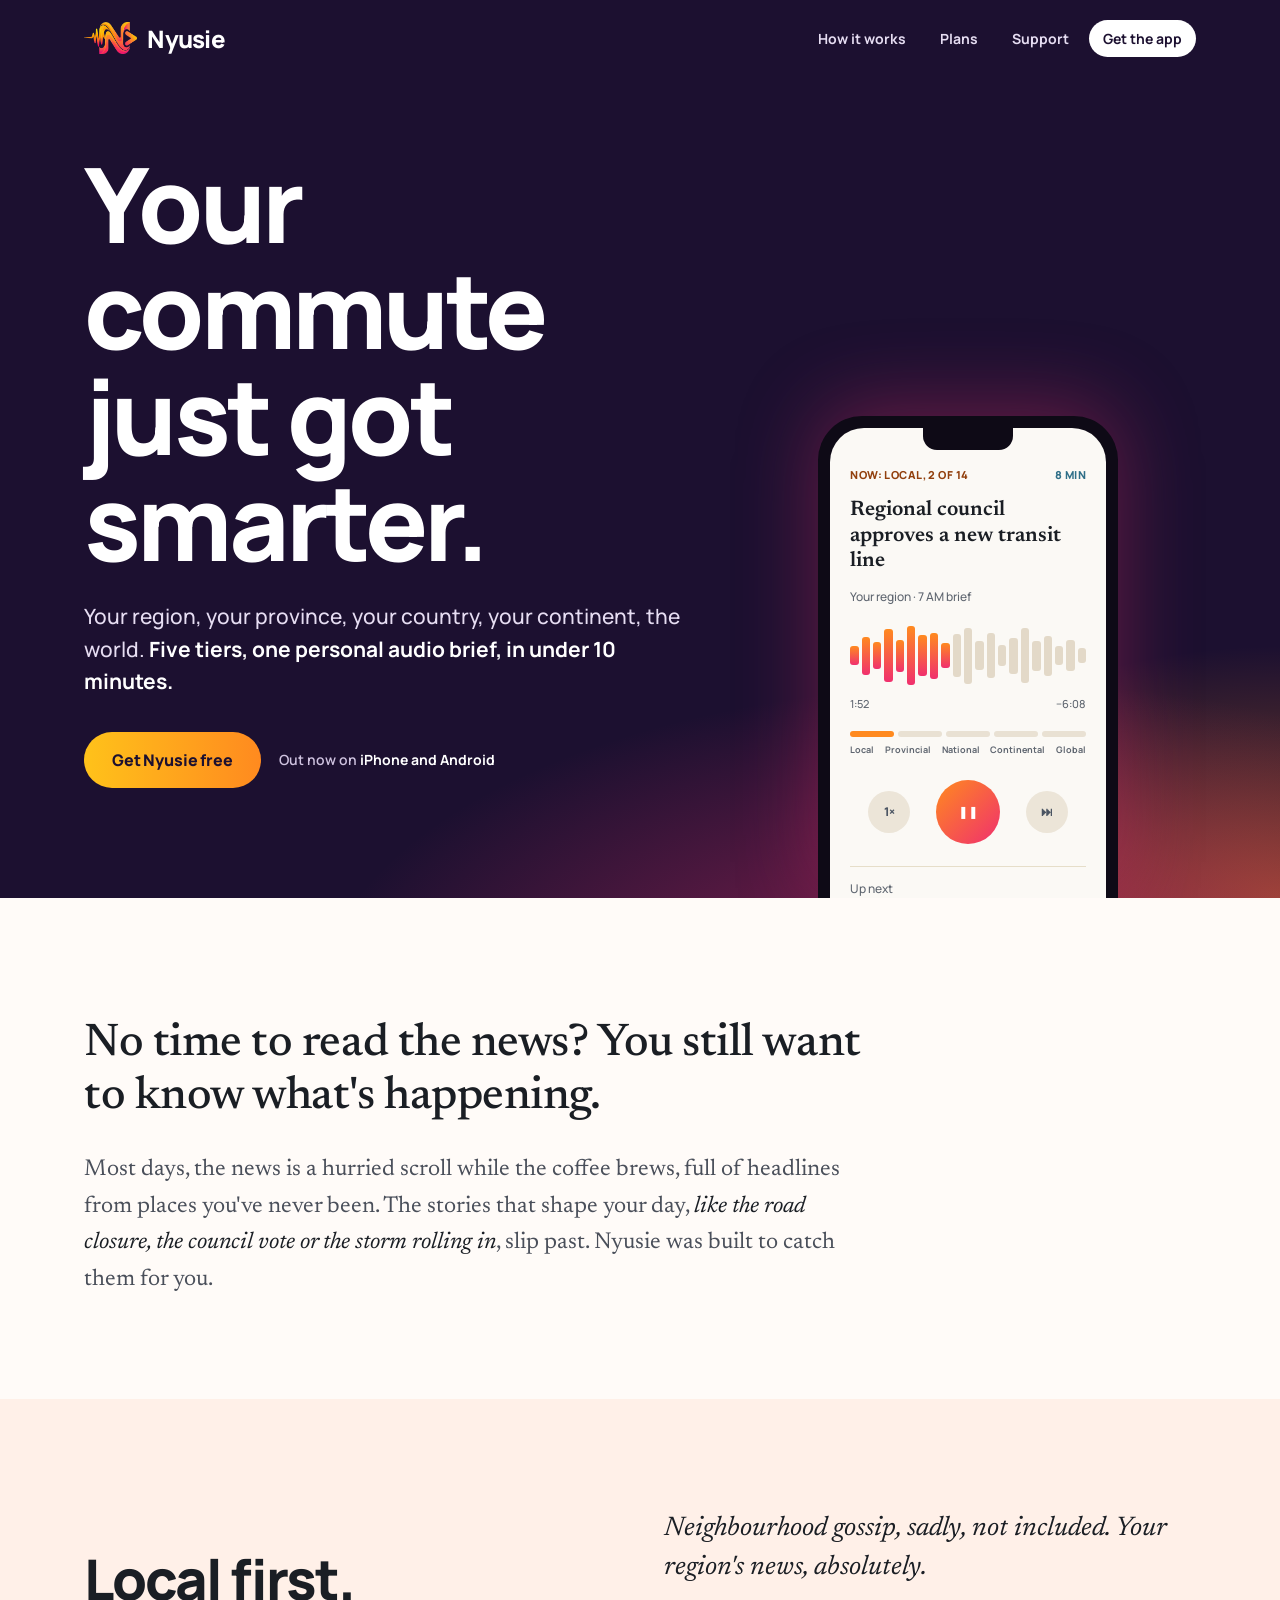
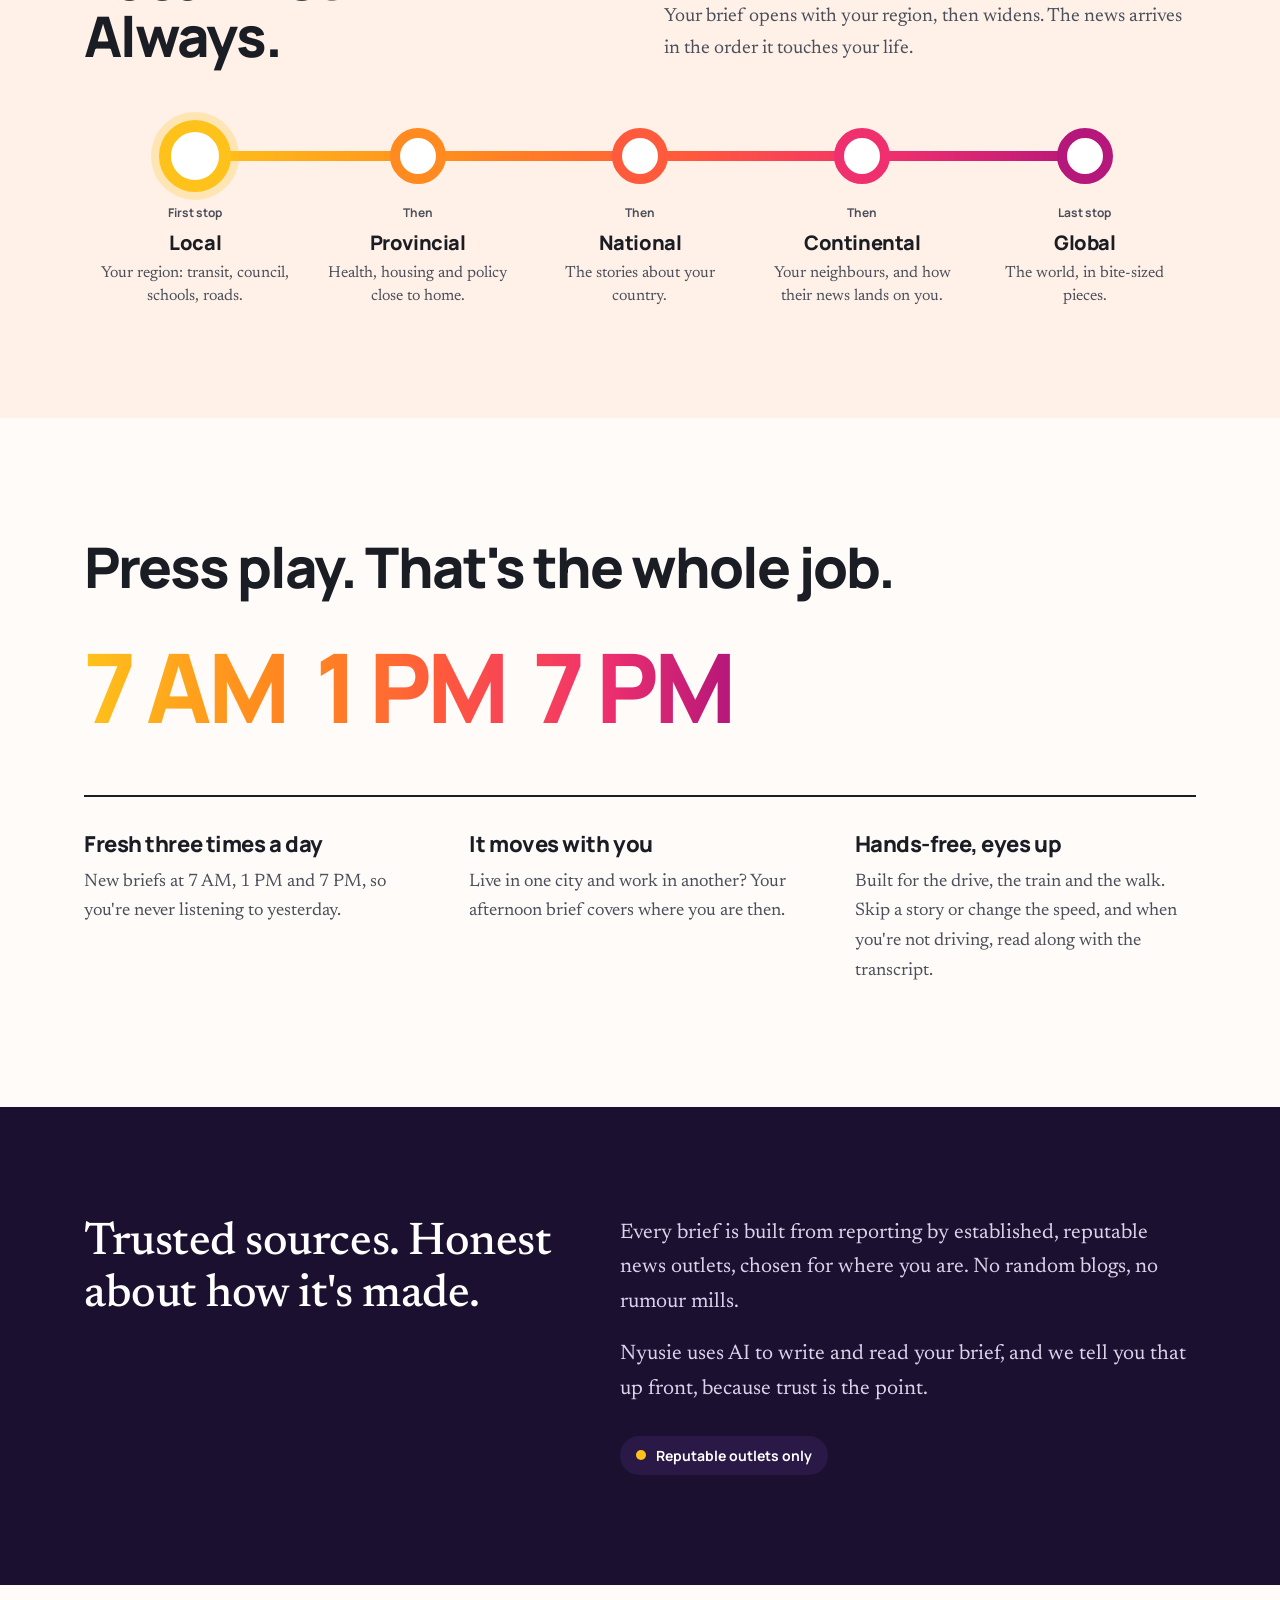
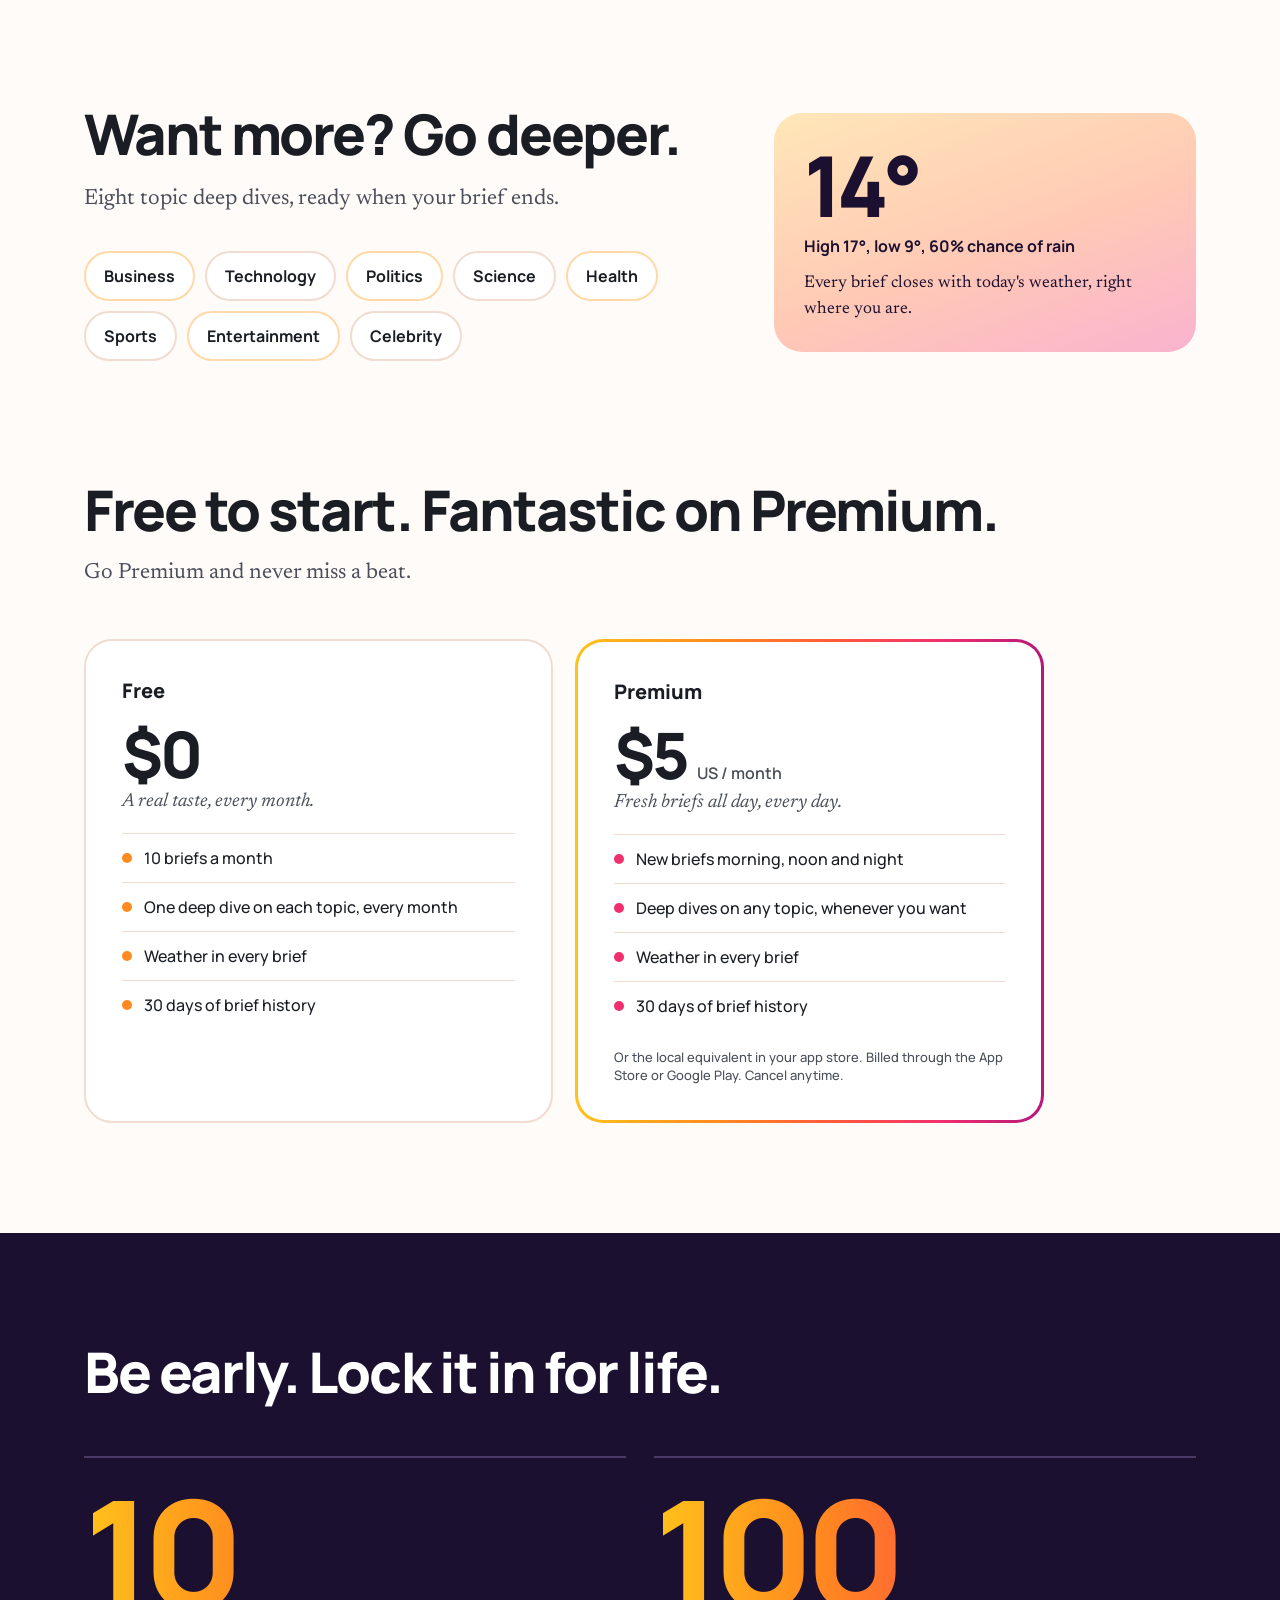
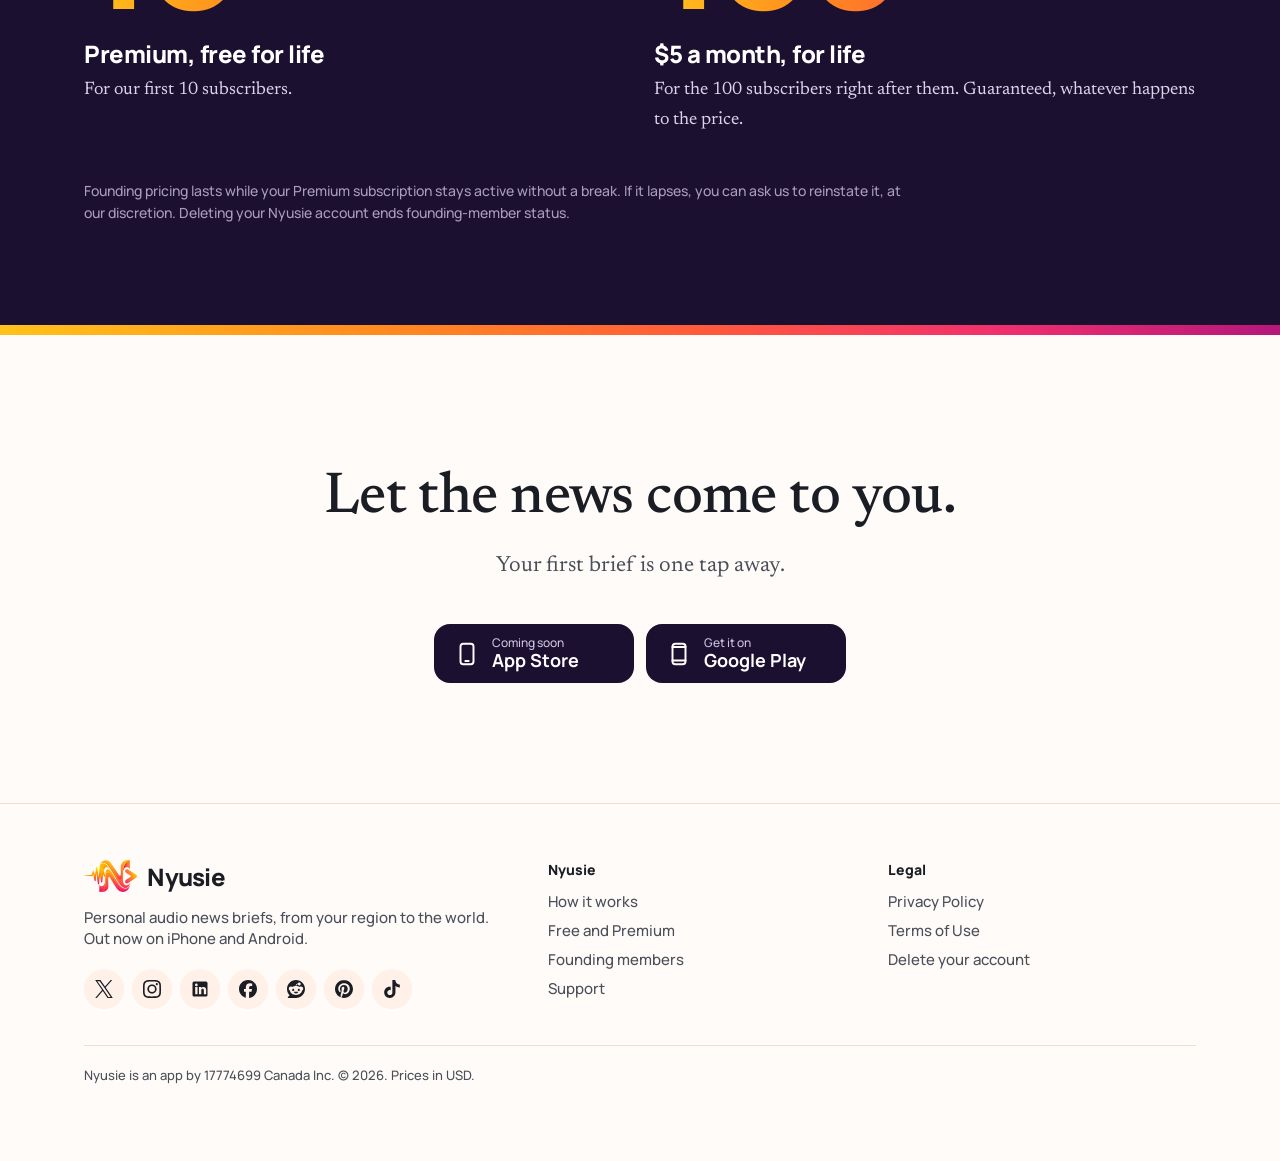
==== commit 7b083519: "Add files via upload" ====
--- a/index.html
+++ b/index.html
@@ -3,259 +3,228 @@
 <head>
 <meta charset="utf-8">
 <meta name="viewport" content="width=device-width, initial-scale=1, viewport-fit=cover">
-<title>Nyusie: your news, from your street to the world</title>
-<meta name="description" content="Nyusie is an AI audio news app. One personal brief moves from your neighbourhood to the world in five geographic tiers, with topic deep dives and the weather. Launching November 6, 2026.">
+<title>Nyusie: your commute just got smarter</title>
+<meta name="description" content="Nyusie turns the day's news into a personal audio brief: your region, province, country, continent and the world, in under 10 minutes. Launching November 6, 2026 on iPhone and Android.">
 <link rel="canonical" href="https://nyusie.com/">
-<meta name="theme-color" content="#FBF9F5">
-<meta name="p:domain_verify" content="4645ba130baf6f08f32689f91a9388b6"/>
+<meta name="theme-color" content="#1C1030">
 <meta property="og:type" content="website">
 <meta property="og:site_name" content="Nyusie">
-<meta property="og:title" content="Nyusie: your news, from your street to the world">
-<meta property="og:description" content="Nyusie is an AI audio news app. One personal brief moves from your neighbourhood to the world in five geographic tiers, with topic deep dives and the weather. Launching November 6, 2026.">
+<meta property="og:title" content="Nyusie: your commute just got smarter">
+<meta property="og:description" content="Nyusie turns the day's news into a personal audio brief: your region, province, country, continent and the world, in under 10 minutes. Launching November 6, 2026 on iPhone and Android.">
 <meta property="og:url" content="https://nyusie.com/">
-<link rel="icon" href="./logo.png" type="favicon.png">
-<link rel="preload" href="./assets/fonts/newsreader-latin-600-normal.woff2" as="font" type="font/woff2" crossorigin>
-<link rel="preload" href="./assets/fonts/manrope-latin-700-normal.woff2" as="font" type="font/woff2" crossorigin>
-<link rel="stylesheet" href="./assets/css/site.css">
-   <script type="application/ld+json">
-   {
-     "@context": "https://schema.org",
-     "@graph": [
-       {
-         "@type": "WebSite",
-         "@id": "https://nyusie.com/#website",
-         "name": "Nyusie",
-         "url": "https://nyusie.com/",
-         "publisher": { "@id": "https://nyusie.com/#org" }
-       },
-       {
-         "@type": "Organization",
-         "@id": "https://nyusie.com/#org",
-         "name": "Nyusie",
-         "legalName": "17774699 Canada Inc.",
-         "url": "https://nyusie.com/",
-         "logo": "https://nyusie.com/logo.png",
-         "email": "support@nyusie.com",
-            "sameAs": [
-     "https://x.com/nyusieapp",
-     "https://www.instagram.com/nyusie.app/",
-     "https://www.reddit.com/user/Nyusie/",
-     "https://www.facebook.com/profile.php?id=61595469095365",
-     "https://www.linkedin.com/company/nyusie/",
-     "https://www.pinterest.com/Nyusieapp/",
-     "https://www.tiktok.com/@nyusie.app"
-   ]
-       }
-     ]
-   }
-   </script>
+<meta property="og:image" content="https://nyusie.com/logo.png">
+<link rel="icon" href="/favicon.png" type="image/png">
+<link rel="apple-touch-icon" href="/logo.png">
+<link rel="preload" href="/assets/fonts/manrope-latin-800-normal.woff2" as="font" type="font/woff2" crossorigin>
+<link rel="stylesheet" href="/assets/css/site.css">
+<script src="/assets/js/config.js"></script>
+<script>
+/* Launch switch: before launchAt the site shows the waitlist; after it, the download buttons.
+   Change the time in /assets/js/config.js. Preview launch mode by adding ?preview=live to any page address. */
+(function(){var c=window.NYUSIE_CONFIG||{},t=Date.parse(c.launchAt||"2026-11-06T08:00:00-05:00");
+var live=Date.now()>=t||/[?&]preview=live/.test(location.search);
+document.documentElement.className+=live?" is-live":" pre-launch";})();
+</script>
+<meta name="p:domain_verify" content="4645ba130baf6f08f32689f91a9388b6"/>
+  <script type="application/ld+json">
+  {
+  "@context": "https://schema.org",
+  "@graph": [
+  {
+  "@type": "WebSite",
+  "@id": "https://nyusie.com/#website",
+  "name": "Nyusie",
+  "url": "https://nyusie.com/",
+  "publisher": { "@id": "https://nyusie.com/#org" }
+  },
+  {
+  "@type": "Organization",
+  "@id": "https://nyusie.com/#org",
+  "name": "Nyusie",
+  "legalName": "17774699 Canada Inc.",
+  "url": "https://nyusie.com/",
+  "logo": "https://nyusie.com/logo.png",
+  "email": "support@nyusie.com",
+  "sameAs": [
+  "https://x.com/nyusieapp",
+  "https://www.instagram.com/nyusie.app/",
+  "https://www.reddit.com/user/Nyusie/",
+  "https://www.facebook.com/profile.php?id=61595469095365",
+  "https://www.linkedin.com/company/nyusie/",
+  "https://www.pinterest.com/Nyusieapp/",
+  "https://www.tiktok.com/@nyusie.app"
+  ]
+  }
+  ]
+  }
+  </script>
 </head>
 <body>
 <a class="skip" href="#main">Skip to content</a>
-<header class="site-header">
-  <div class="wrap">
-    <a class="brand" href="./" aria-label="Nyusie home"><img class="brand-mark" src="/logo-header.png" alt="" width="30" height="30"><span class="brand-name">Nyusie</span></a>
-    <nav class="nav" aria-label="Main"><a href="./#how">How it works</a><a href="./#plans">Plans</a><a href="./support/">Support</a><a class="nav-cta" href="./#download">Get the app</a></nav>
+<header class="top">
+  <div class="wrap">
+    <a class="brand" href="/" aria-label="Nyusie home"><img src="/logo-header.png" alt="" width="53" height="32">Nyusie</a>
+    <nav aria-label="Main"><a href="/#how">How it works</a><a href="/#plans">Plans</a><a href="/support/">Support</a><a class="cta pre" href="/waitlist/">Join the waitlist</a><a class="cta post" href="/#get">Get the app</a></nav>
   </div>
 </header>
 <main id="main">
 <section class="hero">
   <div class="wrap hero-grid">
     <div>
-      <p class="eyebrow"><span class="dot"></span>Launching November 6, 2026</p>
-      <h1>Your news, from your street <em>to the world.</em></h1>
-      <p class="lede">Nyusie is a personal audio news brief. It starts with what's happening where you are, then moves outward through your province, your country, your continent and the world, in about ten minutes.</p>
-      <div class="store-row">
-        <!-- STORE LINKS: when the apps are live, replace each <a> below with the real link:
-             add href="https://apps.apple.com/..." (and href="https://play.google.com/store/apps/details?id=com.nyusie.app"),
-             delete aria-disabled="true", and change "Coming November 6" to "Download on the" / "Get it on". -->
-        <a class="store-btn" aria-disabled="true" role="link">
-          <svg viewBox="0 0 24 24" fill="none" stroke="currentColor" stroke-width="1.8" stroke-linecap="round" stroke-linejoin="round" aria-hidden="true"><rect x="6" y="2.5" width="12" height="19" rx="2.5"/><path d="M10.5 18.5h3"/></svg>
-          <span><small>Coming Nov 6</small><strong>iPhone</strong></span>
-        </a>
-        <a class="store-btn" aria-disabled="true" role="link">
-          <svg viewBox="0 0 24 24" fill="none" stroke="currentColor" stroke-width="1.8" stroke-linecap="round" stroke-linejoin="round" aria-hidden="true"><rect x="6" y="2.5" width="12" height="19" rx="2.5"/><path d="M6 5.5h12M6 18h12"/></svg>
-          <span><small>Coming Nov 6</small><strong>Android</strong></span>
-        </a>
-      </div>
-      <p class="hero-note">Free to start · English · Available worldwide</p>
-    </div>
-
-    <div class="card brief-card" aria-label="Example of a Nyusie brief playing in the app">
-      <div class="bc-top"><span class="now"><i></i>Now · Local · 2 of 14</span><span class="len">9 min</span></div>
-      <p class="bc-title">City council backs a new transit line; a wet commute ahead</p>
-      <div class="wave" aria-hidden="true">
-        <b class="on" style="height:30%"></b><b class="on" style="height:55%"></b><b class="on" style="height:40%"></b><b class="on" style="height:80%"></b><b class="on" style="height:50%"></b><b class="on" style="height:95%"></b><b class="on" style="height:60%"></b><b class="on" style="height:72%"></b><b class="on" style="height:38%"></b><b class="on" style="height:64%"></b><b style="height:88%"></b><b style="height:45%"></b><b style="height:70%"></b><b style="height:34%"></b><b style="height:58%"></b><b style="height:90%"></b><b style="height:48%"></b><b style="height:66%"></b><b style="height:30%"></b><b style="height:52%"></b><b style="height:76%"></b><b style="height:40%"></b><b style="height:60%"></b><b style="height:28%"></b><b style="height:46%"></b><b style="height:22%"></b>
-      </div>
-      <div class="bc-time"><span>1:48</span><span>−7:12</span></div>
-      <div class="bc-tiers" aria-hidden="true">
-        <span style="background:var(--t1)"></span><span style="background:var(--t2);opacity:.35"></span><span style="background:var(--t3);opacity:.35"></span><span style="background:var(--t4);opacity:.35"></span><span style="background:var(--t5);opacity:.35"></span>
-      </div>
-      <div class="bc-labels" aria-hidden="true"><span>Local</span><span>Prov.</span><span>National</span><span>Cont.</span><span>Global</span></div>
-      <div class="bc-controls" aria-hidden="true">
-        <span class="ctl"><svg viewBox="0 0 24 24" fill="none" stroke="currentColor" stroke-width="2" stroke-linecap="round" stroke-linejoin="round"><path d="M3 12a9 9 0 1 0 3-6.7"/><path d="M3 4v5h5"/></svg></span>
-        <span class="play"><svg viewBox="0 0 24 24" fill="currentColor"><rect x="6.5" y="5" width="3.6" height="14" rx="1.2"/><rect x="13.9" y="5" width="3.6" height="14" rx="1.2"/></svg></span>
-        <span class="ctl"><svg viewBox="0 0 24 24" fill="none" stroke="currentColor" stroke-width="2" stroke-linecap="round" stroke-linejoin="round"><path d="M21 12a9 9 0 1 1-3-6.7"/><path d="M21 4v5h-5"/></svg></span>
-      </div>
-    </div>
-  </div>
-</section>
-
-<hr class="rule">
-
-<section id="tiers">
-  <div class="wrap">
-    <div class="section-head">
-      <p class="eyebrow">One brief, five tiers</p>
-      <h2>News in the order it <em>touches your life.</em></h2>
-      <p>Most news apps start with the biggest headline on the planet. Nyusie starts at your door and works outward, so you hear what matters nearby before the rest of the world.</p>
-    </div>
-    <div class="tiers">
-      <div class="tier"><div class="bar" style="background:var(--t1)"></div><span class="num">TIER 1</span><h3>Local</h3><p>Your city and region: council votes, transit, schools and what's happening down the street.</p></div>
-      <div class="tier"><div class="bar" style="background:var(--t2)"></div><span class="num">TIER 2</span><h3>Provincial</h3><p>Your province or state: health, housing, policy and the economy close to home.</p></div>
-      <div class="tier"><div class="bar" style="background:var(--t3)"></div><span class="num">TIER 3</span><h3>National</h3><p>Your country: the stories that are about home and nowhere else.</p></div>
-      <div class="tier"><div class="bar" style="background:var(--t4)"></div><span class="num">TIER 4</span><h3>Continental</h3><p>Your neighbours: news from across your continent, and how it lands where you live.</p></div>
-      <div class="tier"><div class="bar" style="background:var(--t5)"></div><span class="num">TIER 5</span><h3>Global</h3><p>The world: everything beyond your continent, and the events that affect everyone.</p></div>
-    </div>
-  </div>
-</section>
-
-<section id="how" style="padding-top:24px">
-  <div class="wrap">
-    <div class="section-head">
-      <p class="eyebrow">How it works</p>
-      <h2>Press play. <em>That's it.</em></h2>
-    </div>
-    <div class="steps">
-      <div class="card step"><span class="n">1</span><h3>It knows where you are</h3><p>Your location sets your local tier, and it follows you. Live in one city and work in another? Your afternoon brief covers where you are then.</p></div>
-      <div class="card step"><span class="n">2</span><h3>Listen to your brief</h3><p>Stories from established news outlets, written and read aloud by AI. Follow along in the transcript, skip a story, or change the speed.</p></div>
-      <div class="card step"><span class="n">3</span><h3>Go deeper when you want</h3><p>When the brief ends, pick a topic for a short deep dive. Fresh briefs are ready through the day, so you can catch up morning, noon or night.</p></div>
-    </div>
-  </div>
-</section>
-
-<section id="topics" style="padding-top:24px">
-  <div class="wrap split">
+      <h1 class="bold"><span>Your commute</span><span>just got</span><span>smarter.</span></h1>
+      <p class="sub">Your region, your province, your country, your continent, the world. <strong>Five tiers, one personal audio brief, in under 10 minutes.</strong></p>
+      <div class="hero-ctas">
+        <a class="btn btn-sun pre" href="/waitlist/">Join the waitlist</a><a class="btn btn-sun post" href="#get">Get Nyusie free</a>
+        <span class="launch pre">Launching <b>November 6</b> on iPhone and Android</span><span class="launch post">Out now on <b>iPhone and Android</b></span>
+      </div>
+    </div>
+    <div class="phone" aria-label="The Nyusie player in the app">
+      <div class="screen">
+        <div class="notch"></div>
+        <div class="s-now"><span>NOW: LOCAL, 2 OF 14</span><span>8 MIN</span></div>
+        <p class="s-title">Regional council approves a new transit line</p>
+        <p class="s-src">Your region · 7 AM brief</p>
+        <div class="s-wave" aria-hidden="true">
+          <i class="on" style="height:30%"></i><i class="on" style="height:62%"></i><i class="on" style="height:44%"></i><i class="on" style="height:86%"></i><i class="on" style="height:52%"></i><i class="on" style="height:96%"></i><i class="on" style="height:66%"></i><i class="on" style="height:74%"></i><i class="on" style="height:40%"></i><i style="height:70%"></i><i style="height:90%"></i><i style="height:46%"></i><i style="height:72%"></i><i style="height:34%"></i><i style="height:58%"></i><i style="height:88%"></i><i style="height:48%"></i><i style="height:64%"></i><i style="height:30%"></i><i style="height:50%"></i><i style="height:24%"></i>
+        </div>
+        <div class="s-time"><span>1:52</span><span>−6:08</span></div>
+        <div class="s-tiers"><b class="on"></b><b></b><b></b><b></b><b></b></div>
+        <div class="s-tl"><span>Local</span><span>Provincial</span><span>National</span><span>Continental</span><span>Global</span></div>
+        <div class="s-ctl" aria-hidden="true"><span>1×</span><span class="play">❚❚</span><span>⏭</span></div>
+        <div class="s-next">Up next<b>Province expands highway work hours this winter</b></div>
+      </div>
+    </div>
+  </div>
+</section>
+
+<section class="problem">
+  <div class="wrap">
+    <h2 class="warm-h">No time to read the news? You still want to know what's happening.</h2>
+    <p>Most days, the news is a hurried scroll while the coffee brews, full of headlines from places you've never been. The stories that shape your day, <em>like the road closure, the council vote or the storm rolling in</em>, slip past. Nyusie was built to catch them for you.</p>
+  </div>
+</section>
+
+<section class="local" id="local">
+  <div class="wrap">
+    <div class="head">
+      <h2 class="bold">Local first.<br>Always.</h2>
+      <div>
+        <p class="wit">Neighbourhood gossip, sadly, not included. Your region's news, absolutely.</p>
+        <p class="plain">Your brief opens with your region, then widens. The news arrives in the order it touches your life.</p>
+      </div>
+    </div>
+    <div class="route" role="list">
+      <div class="stop" role="listitem" style="--c:var(--sun-1)"><div class="dot"></div><span class="when">First stop</span><h3>Local</h3><p>Your region: transit, council, schools, roads.</p></div>
+      <div class="stop" role="listitem" style="--c:var(--sun-2)"><div class="dot"></div><span class="when">Then</span><h3>Provincial</h3><p>Health, housing and policy close to home.</p></div>
+      <div class="stop" role="listitem" style="--c:var(--sun-3)"><div class="dot"></div><span class="when">Then</span><h3>National</h3><p>The stories about your country.</p></div>
+      <div class="stop" role="listitem" style="--c:var(--sun-4)"><div class="dot"></div><span class="when">Then</span><h3>Continental</h3><p>Your neighbours, and how their news lands on you.</p></div>
+      <div class="stop" role="listitem" style="--c:var(--sun-5)"><div class="dot"></div><span class="when">Last stop</span><h3>Global</h3><p>The world, in bite-sized pieces.</p></div>
+    </div>
+  </div>
+</section>
+
+<section class="how" id="how">
+  <div class="wrap">
+    <h2 class="bold">Press play. That's the whole job.</h2>
+    <div class="times" aria-label="Fresh briefs at 7 AM, 1 PM and 7 PM"><span>7 AM</span><span>1 PM</span><span>7 PM</span></div>
+    <div class="feat">
+      <div><h3>Fresh three times a day</h3><p>New briefs at 7 AM, 1 PM and 7 PM, so you're never listening to yesterday.</p></div>
+      <div><h3>It moves with you</h3><p>Live in one city and work in another? Your afternoon brief covers where you are then.</p></div>
+      <div><h3>Hands-free, eyes up</h3><p>Built for the drive, the train and the walk. Skip a story or change the speed, and when you're not driving, read along with the transcript.</p></div>
+    </div>
+  </div>
+</section>
+
+<section class="trust">
+  <div class="wrap trust-grid">
+    <h2 class="warm-h">Trusted sources. Honest about how it's made.</h2>
     <div>
-      <p class="eyebrow">Topic deep dives</p>
-      <h2>Eight desks, <em>ready when you are.</em></h2>
-      <p class="muted" style="margin:16px 0 28px">After your brief, choose a topic and Nyusie puts together a focused audio deep dive on the latest in that area.</p>
-      <div class="card weather" aria-label="Weather at the end of every brief">
-        <div class="temp">14°</div>
-        <div class="meta"><strong>Weather, every brief</strong>Each brief ends with the current conditions plus today's high, low and chance of rain where you are.</div>
-      </div>
-    </div>
-    <div class="topics">
-      <div class="card topic"><span class="ic" style="color:var(--t1)"><svg viewBox="0 0 24 24" fill="none" stroke="currentColor" stroke-width="2" stroke-linecap="round" stroke-linejoin="round" aria-hidden="true"><path d="M3 17l6-6 4 4 8-8"/><path d="M15 7h6v6"/></svg></span><div><strong>Business</strong><span>Markets &amp; money</span></div></div>
-      <div class="card topic"><span class="ic" style="color:var(--t5)"><svg viewBox="0 0 24 24" fill="none" stroke="currentColor" stroke-width="2" stroke-linecap="round" stroke-linejoin="round" aria-hidden="true"><rect x="6" y="6" width="12" height="12" rx="2"/><path d="M9 2v4M15 2v4M9 18v4M15 18v4M2 9h4M2 15h4M18 9h4M18 15h4"/></svg></span><div><strong>Technology</strong><span>AI, chips, launches</span></div></div>
-      <div class="card topic"><span class="ic" style="color:var(--t4)"><svg viewBox="0 0 24 24" fill="none" stroke="currentColor" stroke-width="2" stroke-linecap="round" stroke-linejoin="round" aria-hidden="true"><path d="M3 21h18M5 21V10M10 21V10M14 21V10M19 21V10M2 10l10-6 10 6"/></svg></span><div><strong>Politics</strong><span>Policy &amp; elections</span></div></div>
-      <div class="card topic"><span class="ic" style="color:#23796A"><svg viewBox="0 0 24 24" fill="none" stroke="currentColor" stroke-width="2" stroke-linecap="round" stroke-linejoin="round" aria-hidden="true"><circle cx="12" cy="12" r="1.6"/><ellipse cx="12" cy="12" rx="10" ry="4"/><ellipse cx="12" cy="12" rx="10" ry="4" transform="rotate(60 12 12)"/><ellipse cx="12" cy="12" rx="10" ry="4" transform="rotate(120 12 12)"/></svg></span><div><strong>Science</strong><span>Research &amp; space</span></div></div>
-      <div class="card topic"><span class="ic" style="color:var(--t3)"><svg viewBox="0 0 24 24" fill="none" stroke="currentColor" stroke-width="2" stroke-linecap="round" stroke-linejoin="round" aria-hidden="true"><path d="M3 12h4l2-5 4 10 2-5h6"/></svg></span><div><strong>Health</strong><span>Medicine &amp; wellbeing</span></div></div>
-      <div class="card topic"><span class="ic" style="color:var(--t2)"><svg viewBox="0 0 24 24" fill="none" stroke="currentColor" stroke-width="2" stroke-linecap="round" stroke-linejoin="round" aria-hidden="true"><circle cx="12" cy="12" r="9.5"/><path d="M2.5 12h19M12 2.5v19M5.3 5.3c3.4 3 3.4 10.4 0 13.4M18.7 5.3c-3.4 3-3.4 10.4 0 13.4"/></svg></span><div><strong>Sports</strong><span>Scores &amp; trades</span></div></div>
-      <div class="card topic"><span class="ic" style="color:#8A4AA3"><svg viewBox="0 0 24 24" fill="none" stroke="currentColor" stroke-width="2" stroke-linecap="round" stroke-linejoin="round" aria-hidden="true"><rect x="2.5" y="4" width="19" height="16" rx="2"/><path d="M7 4v16M17 4v16M2.5 9h4.5M2.5 15h4.5M17 9h4.5M17 15h4.5"/></svg></span><div><strong>Entertainment</strong><span>Film, music, TV</span></div></div>
-      <div class="card topic"><span class="ic" style="color:#7F6208"><svg viewBox="0 0 24 24" fill="none" stroke="currentColor" stroke-width="2" stroke-linecap="round" stroke-linejoin="round" aria-hidden="true"><path d="M12 3l2.7 5.6 6.1.9-4.4 4.3 1 6.1L12 17l-5.4 2.9 1-6.1-4.4-4.3 6.1-.9z"/></svg></span><div><strong>Celebrity</strong><span>Culture &amp; creators</span></div></div>
-    </div>
-  </div>
-</section>
-
-<hr class="rule">
-
-<section id="plans">
-  <div class="wrap">
-    <div class="section-head">
-      <p class="eyebrow">Free &amp; Premium</p>
-      <h2>Start free. <em>Upgrade if it sticks.</em></h2>
-    </div>
-    <div class="plans">
-      <div class="card plan">
-        <span class="plan-name">Free</span>
+      <p>Every brief is built from reporting by established, reputable news outlets, chosen for where you are. No random blogs, no rumour mills.</p>
+      <p>Nyusie uses AI to write and read your brief, and we tell you that up front, because trust is the point.</p>
+      <span class="pill"><i></i>Reputable outlets only</span>
+    </div>
+  </div>
+</section>
+
+<section class="deep">
+  <div class="wrap deep-grid">
+    <div>
+      <h2 class="bold">Want more? Go deeper.</h2>
+      <p class="lead" style="margin:20px 0 0">Eight topic deep dives, ready when your brief ends.</p>
+      <div class="chips"><span>Business</span><span>Technology</span><span>Politics</span><span>Science</span><span>Health</span><span>Sports</span><span>Entertainment</span><span>Celebrity</span></div>
+    </div>
+    <div class="wx">
+      <div class="t">14°</div>
+      <div class="d">High 17°, low 9°, 60% chance of rain</div>
+      <p>Every brief closes with today's weather, right where you are.</p>
+    </div>
+  </div>
+</section>
+
+<section class="plans" id="plans">
+  <div class="wrap">
+    <h2 class="bold">Free to start. Fantastic on Premium.</h2>
+    <p class="lead" style="margin:18px 0 0">Go Premium and never miss a beat.</p>
+    <div class="plan-grid">
+      <div class="plan">
+        <h3>Free</h3>
         <div class="price">$0</div>
-        <p class="tag">A real taste of Nyusie, every month.</p>
-        <ul class="checks">
-          <li><svg viewBox="0 0 24 24" fill="none" stroke="currentColor" stroke-width="2.4" stroke-linecap="round" stroke-linejoin="round" aria-hidden="true"><path d="M5 12.5l4.5 4.5L19 7.5"/></svg>10 briefs a month, resetting on your own sign-up date</li>
-          <li><svg viewBox="0 0 24 24" fill="none" stroke="currentColor" stroke-width="2.4" stroke-linecap="round" stroke-linejoin="round" aria-hidden="true"><path d="M5 12.5l4.5 4.5L19 7.5"/></svg>One deep dive on each of the 8 topics every month</li>
-          <li><svg viewBox="0 0 24 24" fill="none" stroke="currentColor" stroke-width="2.4" stroke-linecap="round" stroke-linejoin="round" aria-hidden="true"><path d="M5 12.5l4.5 4.5L19 7.5"/></svg>Weather at the end of every brief</li>
-          <li><svg viewBox="0 0 24 24" fill="none" stroke="currentColor" stroke-width="2.4" stroke-linecap="round" stroke-linejoin="round" aria-hidden="true"><path d="M5 12.5l4.5 4.5L19 7.5"/></svg>30-day brief history, with the last 7 days ready on your phone</li>
-        </ul>
-      </div>
-      <div class="card plan premium">
-        <span class="plan-name">Premium</span>
-        <div class="price">$5 <small>USD / month</small></div>
-        <p class="tag">Fresh briefs all day, every day.</p>
-        <ul class="checks">
-          <li><svg viewBox="0 0 24 24" fill="none" stroke="currentColor" stroke-width="2.4" stroke-linecap="round" stroke-linejoin="round" aria-hidden="true"><path d="M5 12.5l4.5 4.5L19 7.5"/></svg>New briefs morning, noon and night, wherever you are</li>
-          <li><svg viewBox="0 0 24 24" fill="none" stroke="currentColor" stroke-width="2.4" stroke-linecap="round" stroke-linejoin="round" aria-hidden="true"><path d="M5 12.5l4.5 4.5L19 7.5"/></svg>Deep dives on any of the 8 topics, whenever you want</li>
-          <li><svg viewBox="0 0 24 24" fill="none" stroke="currentColor" stroke-width="2.4" stroke-linecap="round" stroke-linejoin="round" aria-hidden="true"><path d="M5 12.5l4.5 4.5L19 7.5"/></svg>Weather at the end of every brief</li>
-          <li><svg viewBox="0 0 24 24" fill="none" stroke="currentColor" stroke-width="2.4" stroke-linecap="round" stroke-linejoin="round" aria-hidden="true"><path d="M5 12.5l4.5 4.5L19 7.5"/></svg>30-day brief history, with the last 7 days ready on your phone</li>
-        </ul>
-        <p class="plan-foot">Premium includes a generous monthly allowance of briefs. Billed monthly through the App Store or Google Play; cancel anytime in your store account.</p>
-      </div>
-    </div>
-  </div>
-</section>
-
-<section id="founding" style="padding-top:0">
-  <div class="wrap">
-    <div class="founding">
-      <svg class="rings" viewBox="0 0 200 200" aria-hidden="true"><g fill="none" stroke-width="1.5"><circle cx="100" cy="100" r="96" stroke="#2F6F88"/><circle cx="100" cy="100" r="78" stroke="#4457A8"/><circle cx="100" cy="100" r="60" stroke="#A33A55"/><circle cx="100" cy="100" r="42" stroke="#B0462A"/><circle cx="100" cy="100" r="24" stroke="#F2A64B"/></g></svg>
-      <p class="eyebrow"><span class="dot"></span>Founding members</p>
-      <h2>Be early. <em>Keep it for life.</em></h2>
-      <p style="max-width:36em;margin:16px 0 0">Our first subscribers are helping shape Nyusie, so they get a price that never goes up, no matter what Premium costs later.</p>
-      <div class="f-grid">
-        <div class="f-card"><span class="count">The first 10 subscribers</span><div class="big">Premium, free for life</div><p>No charge, ever, as long as you stay subscribed.</p></div>
-        <div class="f-card"><span class="count">The first 100 subscribers</span><div class="big">$5 a month, for life</div><p>Today's price, locked in permanently, even when the standard price rises.</p></div>
-      </div>
-      <p class="fine">Founding pricing lasts as long as your Premium subscription stays active without a break. If it lapses, you can ask us to reinstate it, at our discretion. Deleting your Nyusie account ends founding-member status.</p>
-    </div>
-  </div>
-</section>
-
-<section id="download" class="cta">
-  <div class="wrap narrow">
-    <p class="eyebrow">Get the app</p>
-    <h2>On your phone <em>November 6.</em></h2>
-    <p class="lede" style="margin-top:16px">Nyusie launches on iPhone and Android on November 6, 2026. The store links will appear right here on launch day.</p>
-    <div class="store-row">
-      <a class="store-btn" aria-disabled="true" role="link">
-        <svg viewBox="0 0 24 24" fill="none" stroke="currentColor" stroke-width="1.8" stroke-linecap="round" stroke-linejoin="round" aria-hidden="true"><rect x="6" y="2.5" width="12" height="19" rx="2.5"/><path d="M10.5 18.5h3"/></svg>
-        <span><small>Coming Nov 6</small><strong>iPhone</strong></span>
-      </a>
-      <a class="store-btn" aria-disabled="true" role="link">
-        <svg viewBox="0 0 24 24" fill="none" stroke="currentColor" stroke-width="1.8" stroke-linecap="round" stroke-linejoin="round" aria-hidden="true"><rect x="6" y="2.5" width="12" height="19" rx="2.5"/><path d="M6 5.5h12M6 18h12"/></svg>
-        <span><small>Coming Nov 6</small><strong>Android</strong></span>
-      </a>
-    </div>
-  </div>
-</section>
-
+        <p class="line">A real taste, every month.</p>
+        <ul><li>10 briefs a month</li><li>One deep dive on each topic, every month</li><li>Weather in every brief</li><li>30 days of brief history</li></ul>
+      </div>
+      <div class="plan prem">
+        <h3>Premium</h3>
+        <div class="price">$5 <small>US / month</small></div>
+        <p class="line">Fresh briefs all day, every day.</p>
+        <ul><li>New briefs morning, noon and night</li><li>Deep dives on any topic, whenever you want</li><li>Weather in every brief</li><li>30 days of brief history</li></ul>
+        <p class="fine">Or the local equivalent in your app store. Billed through the App Store or Google Play. Cancel anytime.</p>
+      </div>
+    </div>
+  </div>
+</section>
+
+<section class="found" id="founding">
+  <div class="wrap">
+    <h2 class="bold">Be early. Lock it in for life.</h2>
+    <div class="f-grid">
+      <div class="f"><div class="n">10</div><h3>Premium, free for life</h3><p>For our first 10 subscribers.</p></div>
+      <div class="f"><div class="n">100</div><h3>$5 a month, for life</h3><p>For the 100 subscribers right after them. Guaranteed, whatever happens to the price.</p></div>
+    </div>
+    <p class="fine">Founding pricing lasts while your Premium subscription stays active without a break. If it lapses, you can ask us to reinstate it, at our discretion. Deleting your Nyusie account ends founding-member status.</p>
+    <a class="btn btn-sun pre" href="/waitlist/" style="margin-top:32px">Join the waitlist to be first in line</a>
+  </div>
+</section>
+
+<section class="close" id="get">
+  <div class="wrap">
+    <h2 class="warm-h pre">From November 6, let the news come to you.</h2><h2 class="warm-h post">Let the news come to you.</h2>
+    <p class="lead post" style="margin:18px auto 0">Your first brief is one tap away.</p>
+    <div class="stores pre">
+      <span class="store"><svg viewBox="0 0 24 24" fill="none" stroke="currentColor" stroke-width="1.8" stroke-linecap="round" aria-hidden="true"><rect x="6" y="2.5" width="12" height="19" rx="2.5"/><path d="M10.5 18.5h3"/></svg><span><small>Coming November 6</small><b>iPhone</b></span></span>
+      <span class="store"><svg viewBox="0 0 24 24" fill="none" stroke="currentColor" stroke-width="1.8" stroke-linecap="round" aria-hidden="true"><rect x="6" y="2.5" width="12" height="19" rx="2.5"/><path d="M6 5.5h12M6 18h12"/></svg><span><small>Coming November 6</small><b>Android</b></span></span>
+    </div>
+    <p class="pre" style="margin:22px 0 0"><a class="btn btn-sun" href="/waitlist/">Join the waitlist</a></p>
+    <div class="stores post">
+      <a class="store" data-store="app" href="/#get"><svg viewBox="0 0 24 24" fill="none" stroke="currentColor" stroke-width="1.8" stroke-linecap="round" aria-hidden="true"><rect x="6" y="2.5" width="12" height="19" rx="2.5"/><path d="M10.5 18.5h3"/></svg><span><small>Download on the</small><b>App Store</b></span></a>
+      <a class="store" data-store="play" href="https://play.google.com/store/apps/details?id=com.nyusie.app"><svg viewBox="0 0 24 24" fill="none" stroke="currentColor" stroke-width="1.8" stroke-linecap="round" aria-hidden="true"><rect x="6" y="2.5" width="12" height="19" rx="2.5"/><path d="M6 5.5h12M6 18h12"/></svg><span><small>Get it on</small><b>Google Play</b></span></a>
+    </div>
+  </div>
+</section>
 </main>
-<footer class="site-footer">
-  <div class="wrap">
-    <div class="footer-grid">
+<footer>
+  <div class="wrap">
+    <div class="f-cols">
       <div>
-        <a class="brand" href="./" aria-label="Nyusie home"><img class="brand-mark" src="/logo-header.png" alt="" width="30" height="30"><span class="brand-name">Nyusie</span></a>
-        <p style="margin:14px 0 0;max-width:30em">Personal audio news briefs, from your neighbourhood to the world. Launching November 6, 2026 on iPhone and Android.</p><ul class="social" aria-label="Nyusie on social media"><li><a href="https://x.com/nyusieapp" rel="noopener me" target="_blank" aria-label="Nyusie on X"><svg viewBox="0 0 24 24" aria-hidden="true"><path fill="currentColor" d="M14.234 10.162 22.977 0h-2.072l-7.591 8.824L7.251 0H.258l9.168 13.343L.258 24H2.33l8.016-9.318L16.749 24h6.993zm-2.837 3.299-.929-1.329L3.076 1.56h3.182l5.965 8.532.929 1.329 7.754 11.09h-3.182z"/></svg></a></li><li><a href="https://www.instagram.com/nyusie.app/" rel="noopener me" target="_blank" aria-label="Nyusie on Instagram"><svg viewBox="0 0 24 24" aria-hidden="true"><path fill="currentColor" d="M7.0301.084c-1.2768.0602-2.1487.264-2.911.5634-.7888.3075-1.4575.72-2.1228 1.3877-.6652.6677-1.075 1.3368-1.3802 2.127-.2954.7638-.4956 1.6365-.552 2.914-.0564 1.2775-.0689 1.6882-.0626 4.947.0062 3.2586.0206 3.6671.0825 4.9473.061 1.2765.264 2.1482.5635 2.9107.308.7889.72 1.4573 1.388 2.1228.6679.6655 1.3365 1.0743 2.1285 1.38.7632.295 1.6361.4961 2.9134.552 1.2773.056 1.6884.069 4.9462.0627 3.2578-.0062 3.668-.0207 4.9478-.0814 1.28-.0607 2.147-.2652 2.9098-.5633.7889-.3086 1.4578-.72 2.1228-1.3881.665-.6682 1.0745-1.3378 1.3795-2.1284.2957-.7632.4966-1.636.552-2.9124.056-1.2809.0692-1.6898.063-4.948-.0063-3.2583-.021-3.6668-.0817-4.9465-.0607-1.2797-.264-2.1487-.5633-2.9117-.3084-.7889-.72-1.4568-1.3876-2.1228C21.2982 1.33 20.628.9208 19.8378.6165 19.074.321 18.2017.1197 16.9244.0645 15.6471.0093 15.236-.005 11.977.0014 8.718.0076 8.31.0215 7.0301.0839m.1402 21.6932c-1.17-.0509-1.8053-.2453-2.2287-.408-.5606-.216-.96-.4771-1.3819-.895-.422-.4178-.6811-.8186-.9-1.378-.1644-.4234-.3624-1.058-.4171-2.228-.0595-1.2645-.072-1.6442-.079-4.848-.007-3.2037.0053-3.583.0607-4.848.05-1.169.2456-1.805.408-2.2282.216-.5613.4762-.96.895-1.3816.4188-.4217.8184-.6814 1.3783-.9003.423-.1651 1.0575-.3614 2.227-.4171 1.2655-.06 1.6447-.072 4.848-.079 3.2033-.007 3.5835.005 4.8495.0608 1.169.0508 1.8053.2445 2.228.408.5608.216.96.4754 1.3816.895.4217.4194.6816.8176.9005 1.3787.1653.4217.3617 1.056.4169 2.2263.0602 1.2655.0739 1.645.0796 4.848.0058 3.203-.0055 3.5834-.061 4.848-.051 1.17-.245 1.8055-.408 2.2294-.216.5604-.4763.96-.8954 1.3814-.419.4215-.8181.6811-1.3783.9-.4224.1649-1.0577.3617-2.2262.4174-1.2656.0595-1.6448.072-4.8493.079-3.2045.007-3.5825-.006-4.848-.0608M16.953 5.5864A1.44 1.44 0 1 0 18.39 4.144a1.44 1.44 0 0 0-1.437 1.4424M5.8385 12.012c.0067 3.4032 2.7706 6.1557 6.173 6.1493 3.4026-.0065 6.157-2.7701 6.1506-6.1733-.0065-3.4032-2.771-6.1565-6.174-6.1498-3.403.0067-6.156 2.771-6.1496 6.1738M8 12.0077a4 4 0 1 1 4.008 3.9921A3.9996 3.9996 0 0 1 8 12.0077"/></svg></a></li><li><a href="https://www.linkedin.com/company/nyusie/" rel="noopener me" target="_blank" aria-label="Nyusie on LinkedIn"><svg viewBox="0 0 24 24" aria-hidden="true"><path fill="currentColor" d="M4 2h16a2 2 0 0 1 2 2v16a2 2 0 0 1-2 2H4a2 2 0 0 1-2-2V4a2 2 0 0 1 2-2zm1.6 7.4V19h3.1V9.4H5.6zm1.55-4.7a1.8 1.8 0 1 0 0 3.6 1.8 1.8 0 0 0 0-3.6zM10.6 9.4V19h3.1v-5c0-1.4.6-2.3 1.8-2.3s1.6.9 1.6 2.3v5h3.1v-5.6c0-2.8-1.3-4.2-3.6-4.2-1.4 0-2.4.6-2.9 1.5V9.4h-3.1z"/></svg></a></li><li><a href="https://www.facebook.com/profile.php?id=61595469095365" rel="noopener me" target="_blank" aria-label="Nyusie on Facebook"><svg viewBox="0 0 24 24" aria-hidden="true"><path fill="currentColor" d="M9.101 23.691v-7.98H6.627v-3.667h2.474v-1.58c0-4.085 1.848-5.978 5.858-5.978.401 0 .955.042 1.468.103a8.68 8.68 0 0 1 1.141.195v3.325a8.623 8.623 0 0 0-.653-.036 26.805 26.805 0 0 0-.733-.009c-.707 0-1.259.096-1.675.309a1.686 1.686 0 0 0-.679.622c-.258.42-.374.995-.374 1.752v1.297h3.919l-.386 2.103-.287 1.564h-3.246v8.245C19.396 23.238 24 18.179 24 12.044c0-6.627-5.373-12-12-12s-12 5.373-12 12c0 5.628 3.874 10.35 9.101 11.647Z"/></svg></a></li><li><a href="https://www.reddit.com/user/Nyusie/" rel="noopener me" target="_blank" aria-label="Nyusie on Reddit"><svg viewBox="0 0 24 24" aria-hidden="true"><path fill="currentColor" d="M12 0C5.373 0 0 5.373 0 12c0 3.314 1.343 6.314 3.515 8.485l-2.286 2.286C.775 23.225 1.097 24 1.738 24H12c6.627 0 12-5.373 12-12S18.627 0 12 0Zm4.388 3.199c1.104 0 1.999.895 1.999 1.999 0 1.105-.895 2-1.999 2-.946 0-1.739-.657-1.947-1.539v.002c-1.147.162-2.032 1.15-2.032 2.341v.007c1.776.067 3.4.567 4.686 1.363.473-.363 1.064-.58 1.707-.58 1.547 0 2.802 1.254 2.802 2.802 0 1.117-.655 2.081-1.601 2.531-.088 3.256-3.637 5.876-7.997 5.876-4.361 0-7.905-2.617-7.998-5.87-.954-.447-1.614-1.415-1.614-2.538 0-1.548 1.255-2.802 2.803-2.802.645 0 1.239.218 1.712.585 1.275-.79 2.881-1.291 4.64-1.365v-.01c0-1.663 1.263-3.034 2.88-3.207.188-.911.993-1.595 1.959-1.595Zm-8.085 8.376c-.784 0-1.459.78-1.506 1.797-.047 1.016.64 1.429 1.426 1.429.786 0 1.371-.369 1.418-1.385.047-1.017-.553-1.841-1.338-1.841Zm7.406 0c-.786 0-1.385.824-1.338 1.841.047 1.017.634 1.385 1.418 1.385.785 0 1.473-.413 1.426-1.429-.046-1.017-.721-1.797-1.506-1.797Zm-3.703 4.013c-.974 0-1.907.048-2.77.135-.147.015-.241.168-.183.305.483 1.154 1.622 1.964 2.953 1.964 1.33 0 2.47-.81 2.953-1.964.057-.137-.037-.29-.184-.305-.863-.087-1.795-.135-2.769-.135Z"/></svg></a></li><li><a href="https://www.pinterest.com/Nyusieapp/" rel="noopener me" target="_blank" aria-label="Nyusie on Pinterest"><svg viewBox="0 0 24 24" aria-hidden="true"><path fill="currentColor" d="M12.017 0C5.396 0 .029 5.367.029 11.987c0 5.079 3.158 9.417 7.618 11.162-.105-.949-.199-2.403.041-3.439.219-.937 1.406-5.957 1.406-5.957s-.359-.72-.359-1.781c0-1.663.967-2.911 2.168-2.911 1.024 0 1.518.769 1.518 1.688 0 1.029-.653 2.567-.992 3.992-.285 1.193.6 2.165 1.775 2.165 2.128 0 3.768-2.245 3.768-5.487 0-2.861-2.063-4.869-5.008-4.869-3.41 0-5.409 2.562-5.409 5.199 0 1.033.394 2.143.889 2.741.099.12.112.225.085.345-.09.375-.293 1.199-.334 1.363-.053.225-.172.271-.401.165-1.495-.69-2.433-2.878-2.433-4.646 0-3.776 2.748-7.252 7.92-7.252 4.158 0 7.392 2.967 7.392 6.923 0 4.135-2.607 7.462-6.233 7.462-1.214 0-2.354-.629-2.758-1.379l-.749 2.848c-.269 1.045-1.004 2.352-1.498 3.146 1.123.345 2.306.535 3.55.535 6.607 0 11.985-5.365 11.985-11.987C23.97 5.39 18.592.026 11.985.026L12.017 0z"/></svg></a></li><li><a href="https://www.tiktok.com/@nyusie.app" rel="noopener me" target="_blank" aria-label="Nyusie on TikTok"><svg viewBox="0 0 24 24" aria-hidden="true"><path fill="currentColor" d="M12.525.02c1.31-.02 2.61-.01 3.91-.02.08 1.53.63 3.09 1.75 4.17 1.12 1.11 2.7 1.62 4.24 1.79v4.03c-1.44-.05-2.89-.35-4.2-.97-.57-.26-1.1-.59-1.62-.93-.01 2.92.01 5.84-.02 8.75-.08 1.4-.54 2.79-1.35 3.94-1.31 1.92-3.58 3.17-5.91 3.21-1.43.08-2.86-.31-4.08-1.03-2.02-1.19-3.44-3.37-3.65-5.71-.02-.5-.03-1-.01-1.49.18-1.9 1.12-3.72 2.58-4.96 1.66-1.44 3.98-2.13 6.15-1.72.02 1.48-.04 2.96-.04 4.44-.99-.32-2.15-.23-3.02.37-.63.41-1.11 1.04-1.36 1.75-.21.51-.15 1.07-.14 1.61.24 1.64 1.82 3.02 3.5 2.87 1.12-.01 2.19-.66 2.77-1.61.19-.33.4-.67.41-1.06.1-1.79.06-3.57.07-5.36.01-4.03-.01-8.05.02-12.07z"/></svg></a></li></ul>
-      </div>
-      <div>
-        <h4>Nyusie</h4>
-        <ul>
-          <li><a href="./#how">How it works</a></li>
-          <li><a href="./#plans">Free &amp; Premium</a></li>
-          <li><a href="./#founding">Founding members</a></li>
-          <li><a href="./support/">Support</a></li>
-        </ul>
-      </div>
-      <div>
-        <h4>Legal</h4>
-        <ul>
-          <li><a href="./privacy/">Privacy Policy</a></li>
-          <li><a href="./terms/">Terms of Use</a></li>
-          <li><a href="./delete-account/">Delete your account</a></li>
-        </ul>
-      </div>
+        <a class="brand" href="/" aria-label="Nyusie home"><img src="/logo-header.png" alt="" width="53" height="32">Nyusie</a>
+        <p style="margin:14px 0 0;max-width:30em">Personal audio news briefs, from your region to the world. <span class="pre">Launching November 6, 2026 on iPhone and Android.</span><span class="post">Out now on iPhone and Android.</span></p>
+        <ul class="social" aria-label="Nyusie on social media"><li><a href="https://x.com/nyusieapp" rel="noopener me" target="_blank" aria-label="Nyusie on X"><svg viewBox="0 0 24 24" aria-hidden="true"><path fill="currentColor" d="M14.234 10.162 22.977 0h-2.072l-7.591 8.824L7.251 0H.258l9.168 13.343L.258 24H2.33l8.016-9.318L16.749 24h6.993zm-2.837 3.299-.929-1.329L3.076 1.56h3.182l5.965 8.532.929 1.329 7.754 11.09h-3.182z"/></svg></a></li><li><a href="https://www.instagram.com/nyusie.app/" rel="noopener me" target="_blank" aria-label="Nyusie on Instagram"><svg viewBox="0 0 24 24" aria-hidden="true"><path fill="currentColor" d="M7.0301.084c-1.2768.0602-2.1487.264-2.911.5634-.7888.3075-1.4575.72-2.1228 1.3877-.6652.6677-1.075 1.3368-1.3802 2.127-.2954.7638-.4956 1.6365-.552 2.914-.0564 1.2775-.0689 1.6882-.0626 4.947.0062 3.2586.0206 3.6671.0825 4.9473.061 1.2765.264 2.1482.5635 2.9107.308.7889.72 1.4573 1.388 2.1228.6679.6655 1.3365 1.0743 2.1285 1.38.7632.295 1.6361.4961 2.9134.552 1.2773.056 1.6884.069 4.9462.0627 3.2578-.0062 3.668-.0207 4.9478-.0814 1.28-.0607 2.147-.2652 2.9098-.5633.7889-.3086 1.4578-.72 2.1228-1.3881.665-.6682 1.0745-1.3378 1.3795-2.1284.2957-.7632.4966-1.636.552-2.9124.056-1.2809.0692-1.6898.063-4.948-.0063-3.2583-.021-3.6668-.0817-4.9465-.0607-1.2797-.264-2.1487-.5633-2.9117-.3084-.7889-.72-1.4568-1.3876-2.1228C21.2982 1.33 20.628.9208 19.8378.6165 19.074.321 18.2017.1197 16.9244.0645 15.6471.0093 15.236-.005 11.977.0014 8.718.0076 8.31.0215 7.0301.0839m.1402 21.6932c-1.17-.0509-1.8053-.2453-2.2287-.408-.5606-.216-.96-.4771-1.3819-.895-.422-.4178-.6811-.8186-.9-1.378-.1644-.4234-.3624-1.058-.4171-2.228-.0595-1.2645-.072-1.6442-.079-4.848-.007-3.2037.0053-3.583.0607-4.848.05-1.169.2456-1.805.408-2.2282.216-.5613.4762-.96.895-1.3816.4188-.4217.8184-.6814 1.3783-.9003.423-.1651 1.0575-.3614 2.227-.4171 1.2655-.06 1.6447-.072 4.848-.079 3.2033-.007 3.5835.005 4.8495.0608 1.169.0508 1.8053.2445 2.228.408.5608.216.96.4754 1.3816.895.4217.4194.6816.8176.9005 1.3787.1653.4217.3617 1.056.4169 2.2263.0602 1.2655.0739 1.645.0796 4.848.0058 3.203-.0055 3.5834-.061 4.848-.051 1.17-.245 1.8055-.408 2.2294-.216.5604-.4763.96-.8954 1.3814-.419.4215-.8181.6811-1.3783.9-.4224.1649-1.0577.3617-2.2262.4174-1.2656.0595-1.6448.072-4.8493.079-3.2045.007-3.5825-.006-4.848-.0608M16.953 5.5864A1.44 1.44 0 1 0 18.39 4.144a1.44 1.44 0 0 0-1.437 1.4424M5.8385 12.012c.0067 3.4032 2.7706 6.1557 6.173 6.1493 3.4026-.0065 6.157-2.7701 6.1506-6.1733-.0065-3.4032-2.771-6.1565-6.174-6.1498-3.403.0067-6.156 2.771-6.1496 6.1738M8 12.0077a4 4 0 1 1 4.008 3.9921A3.9996 3.9996 0 0 1 8 12.0077"/></svg></a></li><li><a href="https://www.linkedin.com/company/nyusie/" rel="noopener me" target="_blank" aria-label="Nyusie on LinkedIn"><svg viewBox="0 0 24 24" aria-hidden="true"><path fill="currentColor" d="M4 2h16a2 2 0 0 1 2 2v16a2 2 0 0 1-2 2H4a2 2 0 0 1-2-2V4a2 2 0 0 1 2-2zm1.6 7.4V19h3.1V9.4H5.6zm1.55-4.7a1.8 1.8 0 1 0 0 3.6 1.8 1.8 0 0 0 0-3.6zM10.6 9.4V19h3.1v-5c0-1.4.6-2.3 1.8-2.3s1.6.9 1.6 2.3v5h3.1v-5.6c0-2.8-1.3-4.2-3.6-4.2-1.4 0-2.4.6-2.9 1.5V9.4h-3.1z"/></svg></a></li><li><a href="https://www.facebook.com/profile.php?id=61595469095365" rel="noopener me" target="_blank" aria-label="Nyusie on Facebook"><svg viewBox="0 0 24 24" aria-hidden="true"><path fill="currentColor" d="M9.101 23.691v-7.98H6.627v-3.667h2.474v-1.58c0-4.085 1.848-5.978 5.858-5.978.401 0 .955.042 1.468.103a8.68 8.68 0 0 1 1.141.195v3.325a8.623 8.623 0 0 0-.653-.036 26.805 26.805 0 0 0-.733-.009c-.707 0-1.259.096-1.675.309a1.686 1.686 0 0 0-.679.622c-.258.42-.374.995-.374 1.752v1.297h3.919l-.386 2.103-.287 1.564h-3.246v8.245C19.396 23.238 24 18.179 24 12.044c0-6.627-5.373-12-12-12s-12 5.373-12 12c0 5.628 3.874 10.35 9.101 11.647Z"/></svg></a></li><li><a href="https://www.reddit.com/user/Nyusie/" rel="noopener me" target="_blank" aria-label="Nyusie on Reddit"><svg viewBox="0 0 24 24" aria-hidden="true"><path fill="currentColor" d="M12 0C5.373 0 0 5.373 0 12c0 3.314 1.343 6.314 3.515 8.485l-2.286 2.286C.775 23.225 1.097 24 1.738 24H12c6.627 0 12-5.373 12-12S18.627 0 12 0Zm4.388 3.199c1.104 0 1.999.895 1.999 1.999 0 1.105-.895 2-1.999 2-.946 0-1.739-.657-1.947-1.539v.002c-1.147.162-2.032 1.15-2.032 2.341v.007c1.776.067 3.4.567 4.686 1.363.473-.363 1.064-.58 1.707-.58 1.547 0 2.802 1.254 2.802 2.802 0 1.117-.655 2.081-1.601 2.531-.088 3.256-3.637 5.876-7.997 5.876-4.361 0-7.905-2.617-7.998-5.87-.954-.447-1.614-1.415-1.614-2.538 0-1.548 1.255-2.802 2.803-2.802.645 0 1.239.218 1.712.585 1.275-.79 2.881-1.291 4.64-1.365v-.01c0-1.663 1.263-3.034 2.88-3.207.188-.911.993-1.595 1.959-1.595Zm-8.085 8.376c-.784 0-1.459.78-1.506 1.797-.047 1.016.64 1.429 1.426 1.429.786 0 1.371-.369 1.418-1.385.047-1.017-.553-1.841-1.338-1.841Zm7.406 0c-.786 0-1.385.824-1.338 1.841.047 1.017.634 1.385 1.418 1.385.785 0 1.473-.413 1.426-1.429-.046-1.017-.721-1.797-1.506-1.797Zm-3.703 4.013c-.974 0-1.907.048-2.77.135-.147.015-.241.168-.183.305.483 1.154 1.622 1.964 2.953 1.964 1.33 0 2.47-.81 2.953-1.964.057-.137-.037-.29-.184-.305-.863-.087-1.795-.135-2.769-.135Z"/></svg></a></li><li><a href="https://www.pinterest.com/Nyusieapp/" rel="noopener me" target="_blank" aria-label="Nyusie on Pinterest"><svg viewBox="0 0 24 24" aria-hidden="true"><path fill="currentColor" d="M12.017 0C5.396 0 .029 5.367.029 11.987c0 5.079 3.158 9.417 7.618 11.162-.105-.949-.199-2.403.041-3.439.219-.937 1.406-5.957 1.406-5.957s-.359-.72-.359-1.781c0-1.663.967-2.911 2.168-2.911 1.024 0 1.518.769 1.518 1.688 0 1.029-.653 2.567-.992 3.992-.285 1.193.6 2.165 1.775 2.165 2.128 0 3.768-2.245 3.768-5.487 0-2.861-2.063-4.869-5.008-4.869-3.41 0-5.409 2.562-5.409 5.199 0 1.033.394 2.143.889 2.741.099.12.112.225.085.345-.09.375-.293 1.199-.334 1.363-.053.225-.172.271-.401.165-1.495-.69-2.433-2.878-2.433-4.646 0-3.776 2.748-7.252 7.92-7.252 4.158 0 7.392 2.967 7.392 6.923 0 4.135-2.607 7.462-6.233 7.462-1.214 0-2.354-.629-2.758-1.379l-.749 2.848c-.269 1.045-1.004 2.352-1.498 3.146 1.123.345 2.306.535 3.55.535 6.607 0 11.985-5.365 11.985-11.987C23.97 5.39 18.592.026 11.985.026L12.017 0z"/></svg></a></li><li><a href="https://www.tiktok.com/@nyusie.app" rel="noopener me" target="_blank" aria-label="Nyusie on TikTok"><svg viewBox="0 0 24 24" aria-hidden="true"><path fill="currentColor" d="M12.525.02c1.31-.02 2.61-.01 3.91-.02.08 1.53.63 3.09 1.75 4.17 1.12 1.11 2.7 1.62 4.24 1.79v4.03c-1.44-.05-2.89-.35-4.2-.97-.57-.26-1.1-.59-1.62-.93-.01 2.92.01 5.84-.02 8.75-.08 1.4-.54 2.79-1.35 3.94-1.31 1.92-3.58 3.17-5.91 3.21-1.43.08-2.86-.31-4.08-1.03-2.02-1.19-3.44-3.37-3.65-5.71-.02-.5-.03-1-.01-1.49.18-1.9 1.12-3.72 2.58-4.96 1.66-1.44 3.98-2.13 6.15-1.72.02 1.48-.04 2.96-.04 4.44-.99-.32-2.15-.23-3.02.37-.63.41-1.11 1.04-1.36 1.75-.21.51-.15 1.07-.14 1.61.24 1.64 1.82 3.02 3.5 2.87 1.12-.01 2.19-.66 2.77-1.61.19-.33.4-.67.41-1.06.1-1.79.06-3.57.07-5.36.01-4.03-.01-8.05.02-12.07z"/></svg></a></li></ul>
+      </div>
+      <div><h4>Nyusie</h4><ul><li><a href="/#how">How it works</a></li><li><a href="/#plans">Free and Premium</a></li><li><a href="/#founding">Founding members</a></li><li><a href="/support/">Support</a></li></ul></div>
+      <div><h4>Legal</h4><ul><li><a href="/privacy/">Privacy Policy</a></li><li><a href="/terms/">Terms of Use</a></li><li><a href="/delete-account/">Delete your account</a></li></ul></div>
     </div>
     <p class="legal">Nyusie is an app by 17774699 Canada Inc. © 2026. Prices in USD.</p>
   </div>
 </footer>
+<script src="/assets/js/site.js" defer></script>
 </body>
 </html>
--- a/assets/css/site.css
+++ b/assets/css/site.css
@@ -1,353 +1,339 @@
-/* Nyusie website — Editorial Ivory palette (matches the app's light theme).
-   Fonts are self-hosted so no visitor data goes to third parties. */
-
-@font-face { font-family: "Manrope"; font-weight: 400; font-style: normal; font-display: swap; src: url("../fonts/manrope-latin-400-normal.woff2") format("woff2"); }
-@font-face { font-family: "Manrope"; font-weight: 500; font-style: normal; font-display: swap; src: url("../fonts/manrope-latin-500-normal.woff2") format("woff2"); }
-@font-face { font-family: "Manrope"; font-weight: 600; font-style: normal; font-display: swap; src: url("../fonts/manrope-latin-600-normal.woff2") format("woff2"); }
-@font-face { font-family: "Manrope"; font-weight: 700; font-style: normal; font-display: swap; src: url("../fonts/manrope-latin-700-normal.woff2") format("woff2"); }
-@font-face { font-family: "Manrope"; font-weight: 800; font-style: normal; font-display: swap; src: url("../fonts/manrope-latin-800-normal.woff2") format("woff2"); }
-@font-face { font-family: "Newsreader"; font-weight: 400; font-style: normal; font-display: swap; src: url("../fonts/newsreader-latin-400-normal.woff2") format("woff2"); }
-@font-face { font-family: "Newsreader"; font-weight: 500; font-style: normal; font-display: swap; src: url("../fonts/newsreader-latin-500-normal.woff2") format("woff2"); }
-@font-face { font-family: "Newsreader"; font-weight: 600; font-style: normal; font-display: swap; src: url("../fonts/newsreader-latin-600-normal.woff2") format("woff2"); }
-@font-face { font-family: "Newsreader"; font-weight: 700; font-style: normal; font-display: swap; src: url("../fonts/newsreader-latin-700-normal.woff2") format("woff2"); }
-@font-face { font-family: "Newsreader"; font-weight: 400; font-style: italic; font-display: swap; src: url("../fonts/newsreader-latin-400-italic.woff2") format("woff2"); }
-
-:root {
-  --bg: #FBF9F5;
-  --card: #F4EFE6;
-  --card-border: #E6DEC9;
-  --chip: #ECE5D8;
-  --text: #1A1E24;
-  --text-body: #2D333B;
-  --text-2: #4B5563;
-  --text-3: #5F6670;
-  --accent: #B45309;        /* fills */
-  --accent-text: #92400E;   /* amber text + small icons */
-  --on-accent: #FBF9F5;
-  --t1: #A2550A; --t2: #B0462A; --t3: #A33A55; --t4: #4457A8; --t5: #2F6F88;
-  --ok: #23796A;
-  --danger: #A33A55;
-
-  --sans: "Manrope", -apple-system, BlinkMacSystemFont, "Segoe UI", Roboto, sans-serif;
-  --serif: "Newsreader", Georgia, "Times New Roman", serif;
-
-  --shadow-card: 0 2px 8px -2px rgba(45, 36, 20, 0.04);
-  --shadow-raised: 0 10px 24px -6px rgba(45, 36, 20, 0.07);
-  --radius: 22px;
-  --wrap: 1120px;
-  --gutter: 20px;
+/* Nyusie website: sunrise design (Oct 2026). Fonts are self-hosted. */
+
+@font-face{font-family:Manrope;font-weight:500;font-display:swap;src:url(/assets/fonts/manrope-latin-500-normal.woff2) format("woff2")}
+@font-face{font-family:Manrope;font-weight:600;font-display:swap;src:url(/assets/fonts/manrope-latin-600-normal.woff2) format("woff2")}
+@font-face{font-family:Manrope;font-weight:700;font-display:swap;src:url(/assets/fonts/manrope-latin-700-normal.woff2) format("woff2")}
+@font-face{font-family:Manrope;font-weight:800;font-display:swap;src:url(/assets/fonts/manrope-latin-800-normal.woff2) format("woff2")}
+@font-face{font-family:Newsreader;font-weight:400;font-display:swap;src:url(/assets/fonts/newsreader-latin-400-normal.woff2) format("woff2")}
+@font-face{font-family:Newsreader;font-weight:400;font-style:italic;font-display:swap;src:url(/assets/fonts/newsreader-latin-400-italic.woff2) format("woff2")}
+@font-face{font-family:Newsreader;font-weight:500;font-display:swap;src:url(/assets/fonts/newsreader-latin-500-normal.woff2) format("woff2")}
+@font-face{font-family:Newsreader;font-weight:600;font-display:swap;src:url(/assets/fonts/newsreader-latin-600-normal.woff2) format("woff2")}
+
+:root{
+  --night:#1C1030;      /* pre-dawn plum: hero + founding band */
+  --night-2:#2A1846;
+  --paper:#FFFBF8;      /* near-white page */
+  --blush:#FFF0E8;      /* soft sunrise panel */
+  --ink:#1A1E24;
+  --ink-2:#4A4F5A;
+  --line:#F0DCD0;
+  --sun-1:#FFC21A; --sun-2:#FF8A1F; --sun-3:#FF5A3C; --sun-4:#F0306E; --sun-5:#B5177A;
+  --sunrise:linear-gradient(90deg,var(--sun-1),var(--sun-2) 30%,var(--sun-3) 55%,var(--sun-4) 78%,var(--sun-5));
+  --sans:"Manrope",system-ui,sans-serif;
+  --serif:"Newsreader",Georgia,serif;
+  --wrap:1160px;
 }
-
-*, *::before, *::after { box-sizing: border-box; }
-html { -webkit-text-size-adjust: 100%; scroll-behavior: smooth; }
-@media (prefers-reduced-motion: reduce) { html { scroll-behavior: auto; } * { transition: none !important; animation: none !important; } }
-body {
-  margin: 0;
-  background: var(--bg);
-  color: var(--text-body);
-  font-family: var(--serif);
-  font-size: 18px;
-  line-height: 1.6;
-  overflow-x: hidden;
+*{box-sizing:border-box}
+html{-webkit-text-size-adjust:100%}
+body{margin:0;background:var(--paper);color:var(--ink);font:400 19px/1.65 var(--serif);overflow-x:hidden}
+a{color:inherit}
+img,svg{display:block;max-width:100%}
+.wrap{max-width:var(--wrap);margin:0 auto;padding:0 24px}
+:focus-visible{outline:3px solid var(--sun-2);outline-offset:3px;border-radius:8px}
+
+/* Bold voice = Manrope heavy. Warm voice = Newsreader. */
+.bold{font-family:var(--sans);font-weight:800;letter-spacing:-.035em;line-height:1.02;margin:0}
+.warm-h{font-family:var(--serif);font-weight:500;letter-spacing:-.01em;line-height:1.15;margin:0}
+h2.bold{font-size:clamp(34px,5vw,56px)}
+h2.warm-h{font-size:clamp(30px,4.2vw,46px)}
+.lead{font-size:clamp(19px,2vw,22px);line-height:1.6;color:var(--ink-2);max-width:36em}
+
+.btn{display:inline-flex;align-items:center;justify-content:center;gap:10px;font:800 16px/1 var(--sans);letter-spacing:-.01em;text-decoration:none;border-radius:999px;padding:18px 28px;min-height:56px;border:0;cursor:pointer}
+.btn-sun{background:linear-gradient(90deg,var(--sun-1),var(--sun-2));color:var(--night)}
+.btn-ink{background:var(--night);color:#fff}
+
+/* ---------- header ---------- */
+.top{position:absolute;inset:0 0 auto;z-index:5}
+.top .wrap{display:flex;align-items:center;justify-content:space-between;height:76px}
+.brand{display:flex;align-items:center;gap:10px;text-decoration:none;color:#fff;font:800 24px var(--sans);letter-spacing:-.03em}
+.brand img{height:32px;width:auto}
+.top nav{display:flex;gap:6px;font:700 14px var(--sans)}
+.top nav a{color:#E6DDF2;text-decoration:none;padding:9px 14px;border-radius:999px}
+.top nav a.cta{background:#fff;color:var(--night)}
+@media(max-width:760px){.top nav a:not(.cta){display:none}}
+
+/* ---------- hero ---------- */
+.hero{background:radial-gradient(1100px 520px at 78% 112%,rgba(240,48,110,.55),transparent 62%),radial-gradient(700px 420px at 100% 100%,rgba(255,138,31,.45),transparent 60%),var(--night);color:#fff;padding:150px 0 0;overflow:hidden}
+.hero-grid{display:grid;grid-template-columns:1.15fr .85fr;gap:40px;align-items:end}
+.hero h1{font-size:clamp(50px,8.6vw,104px);color:#fff}
+.hero h1 span{display:block}
+.hero .sub{font:500 clamp(18px,2vw,21px)/1.55 var(--sans);color:#E6DDF2;max-width:30em;margin:26px 0 34px}
+.hero .sub strong{color:#fff;font-weight:700}
+.hero-ctas{display:flex;flex-wrap:wrap;align-items:center;gap:18px;padding-bottom:110px}
+.launch{font:600 14px var(--sans);color:#CFC3E0}
+.launch b{color:#fff}
+
+/* phone */
+.phone{justify-self:center;width:300px;border-radius:44px 44px 0 0;background:#0E0A16;padding:12px 12px 0;box-shadow:0 -10px 80px rgba(240,48,110,.35)}
+.screen{background:#FBF9F5;border-radius:34px 34px 0 0;padding:22px 20px 26px;color:#1A1E24;height:470px;font-family:var(--sans)}
+.notch{width:90px;height:22px;background:#0E0A16;border-radius:0 0 14px 14px;margin:-22px auto 16px}
+.s-now{display:flex;justify-content:space-between;font-size:11px;font-weight:800;letter-spacing:.04em;color:#92400E}
+.s-now span:last-child{color:#2F6F88}
+.s-title{font:600 21px/1.22 var(--serif);margin:14px 0 6px}
+.s-src{font-size:12px;color:#5F6670;margin-bottom:18px}
+.s-wave{display:flex;align-items:center;gap:3px;height:62px}
+.s-wave i{flex:1;border-radius:3px;background:#E3D9C8}
+.s-wave i.on{background:linear-gradient(180deg,var(--sun-2),var(--sun-4))}
+.s-time{display:flex;justify-content:space-between;font-size:11px;color:#5F6670;margin:8px 0 18px}
+.s-tiers{display:flex;gap:4px}.s-tiers b{flex:1;height:6px;border-radius:3px;background:#E9E1D3}
+.s-tiers b.on{background:var(--sun-2)}
+.s-tl{display:flex;justify-content:space-between;font-size:9px;font-weight:700;color:#5F6670;margin-top:6px}
+.s-ctl{display:flex;justify-content:center;align-items:center;gap:26px;margin-top:22px}
+.s-ctl span{width:42px;height:42px;border-radius:50%;background:#ECE5D8;display:grid;place-items:center;font-size:12px;font-weight:800;color:#4B5563}
+.s-ctl .play{width:64px;height:64px;background:linear-gradient(135deg,var(--sun-2),var(--sun-4));color:#fff}
+.s-next{margin-top:22px;border-top:1px solid #E6DEC9;padding-top:12px;font-size:12px;color:#5F6670}
+.s-next b{display:block;color:#1A1E24;font:600 14px var(--serif);margin-top:3px}
+@media(max-width:900px){
+  .hero{padding-top:120px}
+  .hero-grid{grid-template-columns:1fr}
+  .hero-ctas{padding-bottom:48px}
+  .phone{width:280px}
+  .screen{height:400px}
 }
-img, svg { display: block; max-width: 100%; }
-a { color: var(--accent-text); text-underline-offset: 3px; }
-a:hover { text-decoration-thickness: 2px; }
-:focus-visible { outline: 2px solid var(--accent); outline-offset: 3px; border-radius: 6px; }
-
-.wrap { max-width: var(--wrap); margin: 0 auto; padding: 0 var(--gutter); }
-.narrow { max-width: 760px; }
-
-.skip { position: absolute; left: -999px; top: 8px; background: var(--text); color: var(--bg); padding: 8px 14px; border-radius: 8px; font-family: var(--sans); z-index: 50; }
-.skip:focus { left: 12px; }
-
-/* ---------- Header ---------- */
-.site-header {
-  position: sticky; top: 0; z-index: 20;
-  background: rgba(251, 249, 245, 0.92);
-  backdrop-filter: saturate(1.2) blur(12px);
-  -webkit-backdrop-filter: saturate(1.2) blur(12px);
-  border-bottom: 1px solid var(--card-border);
+
+/* ---------- problem (warm) ---------- */
+.problem{padding:120px 0 100px}
+.problem .warm-h{max-width:17em}
+.problem p{max-width:34em;font-size:clamp(20px,2.2vw,23px);line-height:1.6;color:var(--ink-2);margin:28px 0 0}
+.problem p em{color:var(--ink);font-style:italic}
+
+/* ---------- local first: transit line ---------- */
+.local{background:var(--blush);padding:110px 0}
+.local .head{display:grid;grid-template-columns:1fr 1fr;gap:48px;align-items:end;margin-bottom:64px}
+.local .wit{font:italic 400 clamp(22px,2.4vw,27px)/1.45 var(--serif);color:var(--ink);margin:0}
+.local .head p.plain{margin:14px 0 0;color:var(--ink-2)}
+.route{position:relative;display:grid;grid-template-columns:repeat(5,1fr);gap:0}
+.route::before{content:"";position:absolute;left:10%;right:10%;top:23px;height:10px;border-radius:5px;background:var(--sunrise)}
+.stop{position:relative;text-align:center;padding:0 10px}
+.stop .dot{width:56px;height:56px;margin:0 auto 20px;border-radius:50%;background:#fff;border:10px solid var(--c);position:relative;z-index:1}
+.stop:first-child .dot{width:72px;height:72px;margin-top:-8px;border-width:12px;box-shadow:0 0 0 8px rgba(255,194,26,.25)}
+.stop:first-child .dot{margin-bottom:12px}
+.stop h3{font:800 20px var(--sans);letter-spacing:-.02em;margin:0 0 6px}
+.stop p{margin:0;font-size:16px;line-height:1.45;color:var(--ink-2)}
+.stop .when{display:block;font:700 12px var(--sans);color:var(--ink-2);margin-bottom:8px}
+@media(max-width:900px){
+  .local .head{grid-template-columns:1fr;gap:20px;margin-bottom:40px}
+  .route{grid-template-columns:1fr;gap:26px}
+  .route::before{left:23px;right:auto;top:20px;bottom:20px;width:10px;height:auto;background:linear-gradient(180deg,var(--sun-1),var(--sun-2) 30%,var(--sun-3) 55%,var(--sun-4) 78%,var(--sun-5))}
+  .stop{display:grid;grid-template-columns:56px 1fr;column-gap:20px;text-align:left;padding:0}
+  .stop .dot,.stop:first-child .dot{margin:0;width:56px;height:56px;border-width:10px;grid-row:span 3}
+  .stop:first-child .dot{box-shadow:0 0 0 6px rgba(255,194,26,.25)}
 }
-.site-header .wrap { display: flex; align-items: center; justify-content: space-between; height: 64px; gap: 16px; }
-.brand { display: inline-flex; align-items: center; gap: 10px; text-decoration: none; color: var(--text); }
-.brand-mark { width: 30px; height: 30px; flex: none; }
-.brand-name { font-family: var(--serif); font-weight: 700; font-size: 24px; letter-spacing: -0.01em; }
-.nav { display: flex; align-items: center; gap: 4px; font-family: var(--sans); font-size: 14px; font-weight: 600; }
-.nav a { color: var(--text-2); text-decoration: none; padding: 8px 12px; border-radius: 999px; }
-.nav a:hover { color: var(--text); background: var(--chip); }
-.nav a[aria-current="page"] { color: var(--accent-text); }
-.nav .nav-cta { background: var(--accent); color: var(--on-accent); }
-.nav .nav-cta:hover { background: #9A4708; color: var(--on-accent); }
-@media (max-width: 720px) {
-  .nav a:not(.nav-cta) { display: none; }
+
+/* ---------- how it works ---------- */
+.how{padding:120px 0}
+.times{display:flex;flex-wrap:wrap;gap:12px 28px;margin:44px 0 60px;font:800 clamp(44px,8vw,96px)/1 var(--sans);letter-spacing:-.045em}
+.times span{background:var(--sunrise);-webkit-background-clip:text;background-clip:text;color:transparent;background-size:300% 100%}
+.times span:nth-child(1){background-position:0 0}.times span:nth-child(2){background-position:50% 0}.times span:nth-child(3){background-position:100% 0}
+.feat{display:grid;grid-template-columns:repeat(3,1fr);gap:44px;border-top:2px solid var(--ink);padding-top:34px}
+.feat h3{font:800 22px/1.2 var(--sans);letter-spacing:-.02em;margin:0 0 10px}
+.feat p{margin:0;color:var(--ink-2);font-size:18px}
+@media(max-width:900px){.feat{grid-template-columns:1fr;gap:30px}}
+
+/* ---------- trust (warm) ---------- */
+.trust{background:var(--night);color:#fff;padding:110px 0}
+.trust-grid{display:grid;grid-template-columns:.9fr 1.1fr;gap:64px;align-items:start}
+.trust .warm-h{color:#fff}
+.trust p{margin:0 0 18px;font-size:clamp(19px,2vw,21px);color:#DCD3EA}
+.trust .pill{display:inline-flex;align-items:center;gap:10px;font:700 14px var(--sans);color:#fff;background:var(--night-2);border-radius:999px;padding:10px 16px;margin-top:10px}
+.trust .pill i{width:10px;height:10px;border-radius:50%;background:var(--sun-1)}
+@media(max-width:900px){.trust-grid{grid-template-columns:1fr;gap:24px}}
+
+/* ---------- deep dives ---------- */
+.deep{padding:120px 0 100px}
+.deep-grid{display:grid;grid-template-columns:1.2fr .8fr;gap:56px;align-items:center}
+.chips{display:flex;flex-wrap:wrap;gap:10px;margin-top:34px}
+.chips span{font:700 16px var(--sans);padding:12px 18px;border-radius:999px;border:2px solid var(--line);background:#fff}
+.chips span:nth-child(odd){border-color:#FFD9A8}
+.wx{border-radius:28px;padding:30px;background:linear-gradient(160deg,#FFE7B8,#FFC9B5 55%,#F9B3CF);color:var(--night)}
+.wx .t{font:800 84px/1 var(--sans);letter-spacing:-.05em}
+.wx .d{font:700 16px var(--sans);margin-top:8px}
+.wx p{margin:14px 0 0;font-size:17px;line-height:1.5}
+@media(max-width:900px){.deep-grid{grid-template-columns:1fr;gap:32px}}
+
+/* ---------- plans ---------- */
+.plans{padding:20px 0 110px}
+.plan-grid{display:grid;grid-template-columns:1fr 1fr;gap:22px;margin-top:48px;max-width:960px}
+.plan{border-radius:28px;padding:36px;background:#fff;border:2px solid var(--line)}
+.plan.prem{border:0;background:linear-gradient(#fff,#fff) padding-box,var(--sunrise) border-box;border:3px solid transparent}
+.plan h3{font:800 20px var(--sans);margin:0}
+.price{font:800 64px/1 var(--sans);letter-spacing:-.045em;margin:18px 0 6px}
+.price small{font:600 16px var(--sans);letter-spacing:0;color:var(--ink-2)}
+.plan .line{font:italic 400 19px var(--serif);color:var(--ink-2);margin:0 0 22px}
+.plan ul{list-style:none;margin:0;padding:0;font:500 16px/1.5 var(--sans)}
+.plan li{padding:12px 0;border-top:1px solid var(--line);display:flex;gap:12px}
+.plan li::before{content:"";flex:none;width:10px;height:10px;border-radius:50%;margin-top:7px;background:var(--sun-2)}
+.plan.prem li::before{background:var(--sun-4)}
+.plan .fine{font:500 13px var(--sans);color:var(--ink-2);margin:18px 0 0}
+@media(max-width:760px){.plan-grid{grid-template-columns:1fr}}
+
+/* ---------- founding ---------- */
+.found{background:var(--night);color:#fff;padding:110px 0;position:relative;overflow:hidden}
+.found::after{content:"";position:absolute;left:0;right:0;bottom:0;height:10px;background:var(--sunrise)}
+.found h2{color:#fff}
+.f-grid{display:grid;grid-template-columns:1fr 1fr;gap:28px;margin-top:56px}
+.f{border-top:2px solid #4A3868;padding-top:26px}
+.f .n{font:800 clamp(80px,12vw,150px)/.9 var(--sans);letter-spacing:-.06em;background:var(--sunrise);-webkit-background-clip:text;background-clip:text;color:transparent}
+.f h3{font:800 24px var(--sans);letter-spacing:-.02em;margin:18px 0 6px}
+.f p{margin:0;color:#DCD3EA;font-size:18px}
+.found .fine{font:500 14px/1.6 var(--sans);color:#A99CBF;margin:44px 0 0;max-width:60em}
+@media(max-width:760px){.f-grid{grid-template-columns:1fr;gap:40px}}
+
+/* ---------- closing ---------- */
+.close{padding:130px 0 120px;text-align:center}
+.close .warm-h{font-size:clamp(34px,5vw,58px);max-width:14em;margin:0 auto}
+.stores{display:flex;flex-wrap:wrap;justify-content:center;gap:12px;margin-top:40px}
+.store{display:inline-flex;align-items:center;gap:12px;min-width:200px;padding:12px 20px;border-radius:16px;background:var(--night);color:#fff;text-decoration:none;font-family:var(--sans)}
+.store svg{width:26px;height:26px}
+.store span{display:flex;flex-direction:column;text-align:left;line-height:1.15}
+.store small{font-size:12px;color:#CFC3E0}
+.store b{font-size:18px}
+
+/* ---------- footer ---------- */
+footer{border-top:1px solid var(--line);padding:56px 0 64px;font:500 15px var(--sans);color:var(--ink-2)}
+.f-cols{display:grid;grid-template-columns:1.4fr 1fr 1fr;gap:32px}
+footer .brand{color:var(--ink)}
+footer h4{font:800 14px var(--sans);color:var(--ink);margin:0 0 12px}
+footer ul{list-style:none;margin:0;padding:0}
+footer li{margin:0 0 8px}
+footer a{text-decoration:none;color:var(--ink-2)}
+.social{display:flex;flex-wrap:wrap;gap:8px;margin:20px 0 0;padding:0;list-style:none}
+.social li{margin:0}
+.social a{width:40px;height:40px;border-radius:50%;display:grid;place-items:center;background:var(--blush);color:var(--ink)}
+.social svg{width:18px;height:18px}
+.legal{margin-top:36px;padding-top:20px;border-top:1px solid var(--line);font-size:13px}
+@media(max-width:760px){.f-cols{grid-template-columns:1fr 1fr}.f-cols>:first-child{grid-column:1/-1}}
+
+@media(max-width:480px){
+  body{font-size:18px}
+  .wrap{padding:0 18px}
+  .problem,.how,.deep{padding:80px 0}
+  .local,.trust,.found{padding:80px 0}
+  .plans{padding:0 0 80px}
+  .plan{padding:28px}
+  .close{padding:90px 0}
 }
 
-/* ---------- Type ---------- */
-.eyebrow {
-  font-family: var(--sans); font-size: 12px; font-weight: 700; text-transform: uppercase;
-  letter-spacing: 0.1em; color: var(--accent-text); margin: 0 0 14px;
-  display: inline-flex; align-items: center; gap: 8px;
-}
-.eyebrow .dot { width: 7px; height: 7px; border-radius: 50%; background: var(--accent); }
-h1, h2, h3 { font-family: var(--serif); color: var(--text); font-weight: 600; letter-spacing: -0.015em; margin: 0; }
-h1 { font-size: clamp(40px, 7.2vw, 76px); line-height: 1.02; font-weight: 600; }
-h1 em, h2 em { font-style: italic; font-weight: 400; color: var(--accent-text); }
-h2 { font-size: clamp(30px, 4.6vw, 46px); line-height: 1.08; }
-h3 { font-size: 22px; line-height: 1.25; }
-.lede { font-size: clamp(19px, 2.2vw, 22px); color: var(--text-2); line-height: 1.5; max-width: 34em; }
-.muted { color: var(--text-2); }
-.small { font-size: 15px; }
-.sans { font-family: var(--sans); }
-
-/* ---------- Buttons ---------- */
-.btn {
-  display: inline-flex; align-items: center; justify-content: center; gap: 10px;
-  font-family: var(--sans); font-weight: 700; font-size: 15px; line-height: 1;
-  padding: 15px 22px; border-radius: 14px; border: 1.5px solid transparent;
-  text-decoration: none; cursor: pointer; min-height: 50px;
-}
-.btn-primary { background: var(--accent); color: var(--on-accent); }
-.btn-primary:hover { background: #9A4708; }
-.btn-primary:disabled { background: #D9C3A5; cursor: not-allowed; }
-.btn-ghost { background: transparent; color: var(--text); border-color: var(--card-border); }
-.btn-ghost:hover { background: var(--card); }
-.btn-danger { background: var(--danger); color: #FBF9F5; }
-.btn-danger:hover { background: #8C2F48; }
-.btn-block { width: 100%; }
-
-.store-row { display: flex; flex-wrap: wrap; gap: 12px; }
-.store-btn {
-  display: inline-flex; align-items: center; gap: 12px; min-width: 196px;
-  padding: 11px 18px 11px 14px; border-radius: 14px; text-decoration: none;
-  background: var(--text); color: var(--bg); border: 1.5px solid var(--text);
-}
-.store-btn svg { width: 26px; height: 26px; flex: none; }
-.store-btn span { display: flex; flex-direction: column; font-family: var(--sans); line-height: 1.15; }
-.store-btn small { font-size: 11px; font-weight: 500; opacity: 0.8; }
-.store-btn strong { font-size: 17px; font-weight: 700; }
-.store-btn[aria-disabled="true"] { background: transparent; color: var(--text); border-color: var(--card-border); cursor: default; }
-.store-btn[aria-disabled="true"] small { opacity: 1; color: var(--text-3); }
-
-/* ---------- Sections ---------- */
-section { padding: 88px 0; }
-.section-head { max-width: 680px; margin-bottom: 44px; }
-.section-head p { margin: 16px 0 0; color: var(--text-2); }
-.rule { border: 0; border-top: 1px solid var(--card-border); margin: 0; }
-
-.card {
-  background: var(--card); border: 1px solid var(--card-border); border-radius: var(--radius);
-  box-shadow: var(--shadow-card);
-}
-
-/* ---------- Hero ---------- */
-.hero { padding: 72px 0 88px; }
-.hero-grid { display: grid; grid-template-columns: 1.1fr 0.9fr; gap: 56px; align-items: center; }
-.hero h1 { margin-bottom: 22px; }
-.hero .lede { margin: 0 0 32px; }
-.hero-note { font-family: var(--sans); font-size: 13px; color: var(--text-3); margin-top: 16px; }
-@media (max-width: 900px) { .hero-grid { grid-template-columns: 1fr; gap: 44px; } .hero { padding-top: 44px; } }
-
-/* Brief card mock (the hero visual) */
-.brief-card { padding: 22px; box-shadow: var(--shadow-raised); max-width: 440px; justify-self: end; width: 100%; }
-@media (max-width: 900px) { .brief-card { justify-self: start; } }
-.bc-top { display: flex; justify-content: space-between; align-items: center; font-family: var(--sans); font-size: 12px; font-weight: 700; letter-spacing: 0.08em; text-transform: uppercase; }
-.bc-top .now { color: var(--accent-text); display: inline-flex; gap: 8px; align-items: center; }
-.bc-top .now i { width: 7px; height: 7px; border-radius: 50%; background: var(--accent); display: inline-block; animation: pulse 2s ease-in-out infinite; }
-@keyframes pulse { 50% { opacity: 0.35; } }
-.bc-top .len { color: var(--t5); }
-.bc-title { font-family: var(--serif); font-size: 24px; font-weight: 600; color: var(--text); line-height: 1.2; margin: 14px 0 18px; }
-.wave { display: flex; align-items: center; gap: 3px; height: 54px; }
-.wave b { flex: 1; border-radius: 3px; background: #DCD2BF; min-width: 2px; }
-.wave b.on { background: var(--accent); }
-.bc-time { display: flex; justify-content: space-between; font-family: var(--sans); font-size: 12px; color: var(--text-3); margin: 8px 0 18px; font-variant-numeric: tabular-nums; }
-.bc-tiers { display: flex; gap: 5px; margin-bottom: 8px; }
-.bc-tiers span { flex: 1; height: 6px; border-radius: 3px; }
-.bc-labels { display: flex; font-family: var(--sans); font-size: 10px; font-weight: 700; text-transform: uppercase; letter-spacing: 0.04em; color: var(--text-3); }
-.bc-labels span { flex: 1; text-align: center; }
-.bc-labels span:first-child { text-align: left; } .bc-labels span:last-child { text-align: right; }
-.bc-controls { display: flex; align-items: center; justify-content: center; gap: 22px; margin-top: 20px; }
-.bc-controls .ctl { width: 40px; height: 40px; border-radius: 50%; background: var(--chip); display: grid; place-items: center; color: var(--text-2); }
-.bc-controls .play { width: 58px; height: 58px; border-radius: 50%; background: var(--accent); display: grid; place-items: center; color: var(--on-accent); box-shadow: 0 8px 20px -6px rgba(180, 83, 9, 0.5); }
-.bc-controls svg { width: 20px; height: 20px; }
-.bc-controls .play svg { width: 24px; height: 24px; }
-
-/* ---------- Tiers ---------- */
-.tiers { display: grid; grid-template-columns: repeat(5, 1fr); gap: 0; border-top: 1px solid var(--card-border); }
-.tier { padding: 26px 22px 6px 0; border-right: 1px solid var(--card-border); padding-left: 22px; }
-.tier:first-child { padding-left: 0; } .tier:last-child { border-right: 0; }
-.tier .bar { height: 6px; border-radius: 3px; margin-bottom: 18px; }
-.tier .num { font-family: var(--sans); font-size: 12px; font-weight: 700; color: var(--text-3); letter-spacing: 0.08em; }
-.tier h3 { margin: 6px 0 8px; }
-.tier p { margin: 0; font-size: 16px; color: var(--text-2); line-height: 1.5; }
-@media (max-width: 900px) {
-  .tiers { grid-template-columns: 1fr; }
-  .tier, .tier:first-child { border-right: 0; border-bottom: 1px solid var(--card-border); padding: 20px 0; display: grid; grid-template-columns: 6px 1fr; column-gap: 18px; }
-  .tier .bar { width: 6px; height: auto; margin: 0; grid-row: 1 / span 3; }
-  .tier:last-child { border-bottom: 0; }
-}
-
-/* ---------- Steps ---------- */
-.steps { display: grid; grid-template-columns: repeat(3, 1fr); gap: 18px; counter-reset: step; }
-.step { padding: 28px; }
-.step .n { font-family: var(--serif); font-style: italic; font-size: 44px; color: var(--accent-text); line-height: 1; margin-bottom: 18px; display: block; }
-.step h3 { margin-bottom: 10px; }
-.step p { margin: 0; font-size: 17px; color: var(--text-2); }
-@media (max-width: 900px) { .steps { grid-template-columns: 1fr; } }
-
-/* ---------- Topics ---------- */
-.topics { display: grid; grid-template-columns: repeat(2, minmax(0, 1fr)); gap: 12px; }
-.topic { padding: 18px; display: flex; gap: 14px; align-items: center; border-radius: 16px; }
-.topic .ic { width: 40px; height: 40px; border-radius: 11px; background: var(--chip); display: grid; place-items: center; flex: none; }
-.topic .ic svg { width: 20px; height: 20px; }
-.topic strong { font-family: var(--serif); font-size: 18px; font-weight: 600; color: var(--text); display: block; line-height: 1.2; }
-.topic span { font-family: var(--sans); font-size: 12px; color: var(--text-3); }
-
-@media (max-width: 420px) { .topic { padding: 14px; gap: 10px; } .topic .ic { width: 34px; height: 34px; } .topic strong { font-size: 16px; } }
-
-.split { display: grid; grid-template-columns: minmax(0, 1fr) minmax(0, 1fr); gap: 56px; align-items: start; }
-@media (max-width: 900px) { .split { grid-template-columns: 1fr; gap: 32px; } }
-.weather { padding: 26px; display: flex; gap: 20px; align-items: center; }
-.weather .temp { font-family: var(--serif); font-size: 56px; line-height: 1; color: var(--text); font-weight: 500; }
-.weather .meta { font-family: var(--sans); font-size: 14px; color: var(--text-2); }
-.weather .meta strong { display: block; font-size: 12px; text-transform: uppercase; letter-spacing: 0.08em; color: var(--t5); margin-bottom: 4px; }
-
-/* ---------- Plans ---------- */
-.plans { display: grid; grid-template-columns: 1fr 1fr; gap: 18px; max-width: 900px; }
-.plan { padding: 30px; display: flex; flex-direction: column; }
-.plan.premium { border: 1.5px solid var(--accent); background: var(--bg); box-shadow: var(--shadow-raised); }
-.plan-name { font-family: var(--sans); font-size: 13px; font-weight: 800; text-transform: uppercase; letter-spacing: 0.1em; color: var(--text-2); }
-.plan.premium .plan-name { color: var(--accent-text); }
-.price { font-family: var(--serif); font-size: 52px; color: var(--text); line-height: 1; margin: 14px 0 4px; font-weight: 500; }
-.price small { font-family: var(--sans); font-size: 15px; color: var(--text-2); font-weight: 600; }
-.plan .tag { font-size: 16px; color: var(--text-2); margin: 6px 0 22px; }
-.checks { list-style: none; margin: 0; padding: 0; font-family: var(--sans); font-size: 15px; color: var(--text-body); }
-.checks li { display: flex; gap: 12px; padding: 10px 0; border-top: 1px solid var(--card-border); line-height: 1.45; }
-.checks li:first-child { border-top: 0; }
-.checks svg { width: 18px; height: 18px; flex: none; margin-top: 1px; color: var(--accent-text); }
-.plan-foot { font-family: var(--sans); font-size: 12px; color: var(--text-3); margin-top: 18px; }
-@media (max-width: 760px) { .plans { grid-template-columns: 1fr; } }
-
-/* ---------- Founding ---------- */
-.founding { background: var(--text); color: #E9E4DA; border-radius: 28px; padding: 56px; position: relative; overflow: hidden; }
-.founding h2 { color: #FBF9F5; }
-.founding h2 em { color: #F2A64B; }
-.founding .eyebrow { color: #F2A64B; }
-.founding .eyebrow .dot { background: #F2A64B; }
-.founding p { color: #C9C3B8; }
-.f-grid { display: grid; grid-template-columns: 1fr 1fr; gap: 16px; margin-top: 34px; }
-.f-card { border: 1px solid #343A42; border-radius: 20px; padding: 26px; background: #22272E; }
-.f-card .count { font-family: var(--sans); font-size: 12px; font-weight: 800; letter-spacing: 0.1em; text-transform: uppercase; color: #F2A64B; }
-.f-card .big { font-family: var(--serif); font-size: 34px; color: #FBF9F5; margin: 10px 0 6px; line-height: 1.1; }
-.f-card p { margin: 0; font-size: 16px; }
-.founding .fine { font-family: var(--sans); font-size: 13px; color: #9A958C; margin: 22px 0 0; max-width: 60em; }
-.rings { position: absolute; right: -120px; top: -120px; width: 360px; height: 360px; opacity: 0.5; pointer-events: none; }
-@media (max-width: 760px) { .founding { padding: 34px 22px; border-radius: 22px; } .f-grid { grid-template-columns: 1fr; } .rings { width: 240px; height: 240px; right: -110px; top: -110px; } }
-
-/* ---------- Download / CTA ---------- */
-.cta { text-align: left; }
-.cta .store-row { margin-top: 28px; }
-
-/* ---------- Footer ---------- */
-.site-footer { border-top: 1px solid var(--card-border); padding: 44px 0 56px; font-family: var(--sans); font-size: 14px; color: var(--text-2); }
-.footer-grid { display: grid; grid-template-columns: 1.4fr 1fr 1fr; gap: 32px; }
-.site-footer h4 { font-size: 12px; text-transform: uppercase; letter-spacing: 0.1em; color: var(--text-3); margin: 0 0 12px; }
-.site-footer ul { list-style: none; margin: 0; padding: 0; }
-.site-footer li { margin: 0 0 8px; }
-.site-footer a { color: var(--text-body); text-decoration: none; }
-.site-footer a:hover { color: var(--accent-text); text-decoration: underline; }
-.site-footer .legal { margin-top: 32px; padding-top: 20px; border-top: 1px solid var(--card-border); font-size: 13px; color: var(--text-3); }
-@media (max-width: 760px) { .footer-grid { grid-template-columns: 1fr 1fr; } .footer-grid > :first-child { grid-column: 1 / -1; } }
-
-/* ---------- Inner pages ---------- */
-.page-head { padding-top: 56px; padding-bottom: 28px; }
-.page-head h1 { font-size: clamp(36px, 6vw, 56px); }
-.page-head .lede { margin-top: 16px; }
-.prose { padding-bottom: 80px; }
-.prose h2 { font-size: clamp(26px, 3.6vw, 32px); margin: 48px 0 14px; scroll-margin-top: 84px; }
-.prose h3 { font-size: 21px; margin: 30px 0 10px; scroll-margin-top: 84px; }
-.prose p, .prose li { color: var(--text-body); }
-.prose ul, .prose ol { padding-left: 1.3em; }
-.prose li { margin: 6px 0; }
-.prose table { width: 100%; border-collapse: collapse; font-family: var(--sans); font-size: 15px; margin: 18px 0; }
-.prose th, .prose td { text-align: left; padding: 10px 12px; border-bottom: 1px solid var(--card-border); vertical-align: top; }
-.prose th { font-size: 12px; text-transform: uppercase; letter-spacing: 0.06em; color: var(--text-3); }
-.meta-row { font-family: var(--sans); font-size: 14px; color: var(--text-3); display: flex; flex-wrap: wrap; gap: 6px 18px; margin-top: 18px; }
-
-.notice { border-radius: 16px; padding: 18px 20px; font-family: var(--sans); font-size: 15px; line-height: 1.55; border: 1px solid var(--card-border); background: var(--card); color: var(--text-body); }
-.notice strong { color: var(--text); }
-.notice.warn { background: #FBEFDD; border-color: #EBCB9C; }
-.notice.pending { border-style: dashed; }
-
-.toc { padding: 20px 22px; margin: 8px 0 8px; }
-.toc p { margin: 0 0 8px; font-family: var(--sans); font-size: 12px; font-weight: 800; letter-spacing: 0.1em; text-transform: uppercase; color: var(--text-3); }
-.toc ol { margin: 0; padding-left: 1.2em; font-family: var(--sans); font-size: 15px; }
-.toc li { margin: 4px 0; }
-
-/* Path chips for in-app steps */
-.path { display: flex; flex-wrap: wrap; align-items: center; gap: 6px; font-family: var(--sans); font-size: 14px; font-weight: 700; margin: 6px 0 2px; }
-.path span { background: var(--chip); color: var(--text); padding: 6px 11px; border-radius: 999px; }
-.path i { color: var(--text-3); font-style: normal; }
-
-.numbered { list-style: none; padding: 0 !important; counter-reset: n; }
-.numbered > li { counter-increment: n; position: relative; padding-left: 48px; margin: 0 0 18px !important; }
-.numbered > li::before { content: counter(n); position: absolute; left: 0; top: 0; width: 32px; height: 32px; border-radius: 50%; background: var(--chip); color: var(--accent-text); font-family: var(--sans); font-weight: 800; font-size: 14px; display: grid; place-items: center; }
-
-/* ---------- Forms ---------- */
-.form-card { padding: 28px; margin: 22px 0; }
-.stepper { display: flex; gap: 8px; margin-bottom: 22px; font-family: var(--sans); font-size: 12px; font-weight: 700; color: var(--text-3); }
-.stepper div { flex: 1; }
-.stepper div::before { content: ""; display: block; height: 4px; border-radius: 2px; background: var(--card-border); margin-bottom: 8px; }
-.stepper div.done::before, .stepper div.active::before { background: var(--accent); }
-.stepper div.active { color: var(--accent-text); }
-label { display: block; font-family: var(--sans); font-size: 14px; font-weight: 700; color: var(--text); margin: 0 0 8px; }
-input[type="email"], input[type="text"] {
-  width: 100%; font: 500 17px/1.3 var(--sans); color: var(--text);
-  background: var(--bg); border: 1.5px solid var(--card-border); border-radius: 12px; padding: 14px 16px;
-}
-input:focus { outline: none; border-color: var(--accent); box-shadow: 0 0 0 3px rgba(180, 83, 9, 0.15); }
-input.code { letter-spacing: 0.4em; font-size: 24px; text-align: center; font-variant-numeric: tabular-nums; }
-.field { margin-bottom: 18px; }
-.hint { font-family: var(--sans); font-size: 13px; color: var(--text-3); margin: 8px 0 0; }
-.msg { font-family: var(--sans); font-size: 14px; margin: 12px 0 0; min-height: 1em; color: var(--text-2); }
-.msg.bad { color: var(--danger); }
-.check-row { display: flex; gap: 12px; align-items: flex-start; font-family: var(--sans); font-size: 15px; font-weight: 500; color: var(--text-body); margin: 14px 0; cursor: pointer; }
-.check-row input { width: 20px; height: 20px; accent-color: var(--accent); margin-top: 1px; flex: none; }
-.linkish { background: none; border: 0; padding: 0; font: 600 14px var(--sans); color: var(--accent-text); text-decoration: underline; cursor: pointer; }
-.linkish:disabled { color: var(--text-3); text-decoration: none; cursor: default; }
-[hidden] { display: none !important; }
-.row-gap { display: flex; flex-wrap: wrap; gap: 12px; align-items: center; margin-top: 18px; }
-
-.faq details { border-top: 1px solid var(--card-border); padding: 4px 0; }
-.faq details:last-child { border-bottom: 1px solid var(--card-border); }
-.faq summary { cursor: pointer; list-style: none; padding: 16px 36px 16px 0; font-family: var(--serif); font-size: 20px; font-weight: 600; color: var(--text); position: relative; }
-.faq summary::-webkit-details-marker { display: none; }
-.faq summary::after { content: "+"; position: absolute; right: 4px; top: 12px; font-family: var(--sans); font-size: 24px; font-weight: 400; color: var(--accent-text); }
-.faq details[open] summary::after { content: "–"; }
-.faq details > div { padding: 0 0 18px; color: var(--text-2); }
-.faq details > div p { margin: 0 0 10px; }
-
-.contact-grid { display: grid; grid-template-columns: repeat(2, 1fr); gap: 16px; margin: 26px 0 10px; }
-.contact { padding: 24px; }
-.contact .k { font-family: var(--sans); font-size: 12px; font-weight: 800; letter-spacing: 0.1em; text-transform: uppercase; color: var(--text-3); }
-.contact a.mail { display: block; font-family: var(--serif); font-size: 22px; font-weight: 600; margin: 8px 0 6px; word-break: break-word; }
-.contact p { margin: 0; font-size: 16px; color: var(--text-2); }
-@media (max-width: 760px) { .contact-grid { grid-template-columns: 1fr; } }
-
-@media (max-width: 480px) {
-  :root { --gutter: 16px; }
-  body { font-size: 17px; }
-  section { padding: 64px 0; }
-  .brief-card { padding: 18px; }
-  .step, .plan, .form-card { padding: 22px; }
-  .store-btn { min-width: 0; flex: 1 1 160px; }
-}
-/* ---------- Social links (footer) ---------- */
-.site-footer .social { display: flex; flex-wrap: wrap; gap: 8px; margin: 18px 0 0; padding: 0; list-style: none; }
-.site-footer .social li { margin: 0; }
-.site-footer .social a { width: 40px; height: 40px; border-radius: 50%; display: grid; place-items: center; background: var(--chip); color: var(--text-2); text-decoration: none; }
-.site-footer .social a:hover { background: var(--accent); color: var(--on-accent); }
-.site-footer .social svg { width: 18px; height: 18px; }
-
-/* Logo: wide PNG mark */
-.brand-mark { width: auto; height: 30px; }+/* ---------- launch switch ---------- */
+.is-live .pre,.pre-launch .post{display:none!important}
+
+/* ---------- skip link ---------- */
+.skip{position:absolute;left:-999px;top:8px;background:#fff;color:var(--night);padding:8px 14px;border-radius:8px;font:700 14px var(--sans);z-index:50}
+.skip:focus{left:12px}
+.top nav a[aria-current="page"]{color:#fff;text-decoration:underline;text-underline-offset:6px}
+
+/* ---------- inner pages: dark title band ---------- */
+.band{background:radial-gradient(900px 420px at 92% 130%,rgba(240,48,110,.45),transparent 62%),radial-gradient(600px 340px at 100% 110%,rgba(255,138,31,.35),transparent 60%),var(--night);color:#fff;padding:150px 0 64px}
+.narrow{max-width:820px}
+.band h1{font-family:var(--sans);font-weight:800;letter-spacing:-.035em;line-height:1.03;font-size:clamp(40px,6.4vw,68px);margin:0;color:#fff}
+.band .lede{color:#E6DDF2;font:500 clamp(18px,2vw,20px)/1.6 var(--sans);margin:22px 0 0;max-width:36em}
+.band .lede strong{color:#fff}
+.meta-row{display:flex;flex-wrap:wrap;gap:6px 22px;margin-top:22px;font:600 14px var(--sans);color:#CFC3E0}
+.meta-row a{color:#fff}
+.row-gap{display:flex;flex-wrap:wrap;gap:12px;align-items:center;margin-top:26px}
+.band .row-gap{margin-top:32px}
+
+/* buttons used on inner pages */
+.btn-primary{background:linear-gradient(90deg,var(--sun-1),var(--sun-2));color:var(--night)}
+.btn-ghost{background:transparent;color:var(--ink);border:2px solid var(--line)}
+.band .btn-ghost{color:#fff;border-color:rgba(255,255,255,.35)}
+.btn-danger{background:#B0264F;color:#fff}
+.btn-block{width:100%}
+.btn:disabled{opacity:.55;cursor:not-allowed}
+
+/* ---------- prose ---------- */
+.prose{padding:56px 0 96px}
+.prose h2{font-family:var(--serif);font-weight:600;font-size:clamp(26px,3.4vw,32px);line-height:1.2;letter-spacing:-.01em;margin:52px 0 14px;scroll-margin-top:24px;color:var(--ink)}
+.prose h3{font:800 19px/1.3 var(--sans);letter-spacing:-.01em;margin:30px 0 10px;color:var(--ink)}
+.prose p,.prose li{color:#2F3440}
+.prose ul,.prose ol{padding-left:1.3em}
+.prose li{margin:6px 0}
+.prose a{color:#B0264F;text-underline-offset:3px}
+.prose table{width:100%;border-collapse:collapse;font:500 15px/1.5 var(--sans);margin:18px 0}
+.prose th,.prose td{text-align:left;padding:12px;border-bottom:1px solid var(--line);vertical-align:top}
+.prose th{font-weight:800;font-size:13px;color:var(--ink-2)}
+.small{font-size:15px}
+.muted{color:var(--ink-2)}
+.sans{font-family:var(--sans)}
+
+.notice{border-radius:18px;padding:18px 20px;font:500 15px/1.6 var(--sans);background:var(--blush);border:1px solid var(--line);color:var(--ink)}
+.notice strong{font-weight:800}
+.notice.warn{background:#FFF1D6;border-color:#FFD08A}
+.notice.pending{border-style:dashed;background:#fff}
+.prose > .notice:first-child{margin-top:0}
+
+.path{display:flex;flex-wrap:wrap;align-items:center;gap:6px;font:700 14px var(--sans);margin:8px 0 2px}
+.path span{background:var(--blush);color:var(--ink);padding:6px 12px;border-radius:999px}
+.path i{color:var(--ink-2);font-style:normal}
+.numbered{list-style:none;padding:0!important;counter-reset:n}
+.numbered>li{counter-increment:n;position:relative;padding-left:50px;margin:0 0 18px!important}
+.numbered>li::before{content:counter(n);position:absolute;left:0;top:0;width:34px;height:34px;border-radius:50%;background:linear-gradient(135deg,var(--sun-2),var(--sun-4));color:#fff;font:800 15px var(--sans);display:grid;place-items:center}
+
+/* ---------- forms (delete account) ---------- */
+.form-card{background:#fff;border:2px solid var(--line);border-radius:24px;padding:30px;margin:22px 0}
+.form-card h3:first-child{margin-top:0}
+.stepper{display:flex;gap:8px;margin-bottom:24px;font:700 12px var(--sans);color:var(--ink-2)}
+.stepper div{flex:1}
+.stepper div::before{content:"";display:block;height:5px;border-radius:3px;background:var(--line);margin-bottom:8px}
+.stepper div.done::before,.stepper div.active::before{background:var(--sunrise)}
+.stepper div.active{color:var(--ink)}
+.form-card label{display:block;font:700 14px var(--sans);color:var(--ink);margin:0 0 8px}
+.form-card input[type=email],.form-card input[type=text]{width:100%;font:500 17px/1.3 var(--sans);color:var(--ink);background:#fff;border:2px solid var(--line);border-radius:14px;padding:15px 16px}
+.form-card input:focus{outline:none;border-color:var(--sun-2)}
+input.code{letter-spacing:.4em;font-size:24px!important;text-align:center;font-variant-numeric:tabular-nums}
+.field{margin-bottom:18px}
+.hint{font:500 13px var(--sans);color:var(--ink-2);margin:8px 0 0}
+.msg{font:600 14px var(--sans);margin:12px 0 0;min-height:1em;color:var(--ink-2)}
+.msg.bad{color:#B0264F}
+.form-card .check-row,.check-row{display:flex;gap:12px;align-items:flex-start;font:500 15px/1.45 var(--sans);color:var(--ink);margin:14px 0 18px;cursor:pointer}
+.check-row input{width:20px;height:20px;accent-color:var(--sun-3);margin-top:1px;flex:none}
+.linkish{background:none;border:0;padding:0;font:700 14px var(--sans);color:#B0264F;text-decoration:underline;cursor:pointer}
+.linkish:disabled{color:var(--ink-2);text-decoration:none;cursor:default}
+[hidden]{display:none!important}
+
+/* ---------- support ---------- */
+.contact-grid{display:grid;grid-template-columns:repeat(2,1fr);gap:16px;margin:0 0 14px}
+.contact{background:#fff;border:2px solid var(--line);border-radius:24px;padding:26px}
+.contact .k{font:800 14px var(--sans);color:var(--ink-2)}
+.contact a.mail{display:block;font:800 22px var(--sans);letter-spacing:-.02em;margin:8px 0 8px;color:var(--ink);word-break:break-word}
+.contact p{margin:0;font-size:17px;color:var(--ink-2)}
+@media(max-width:760px){.contact-grid{grid-template-columns:1fr}}
+.faq details{border-top:1px solid var(--line)}
+.faq details:last-child{border-bottom:1px solid var(--line)}
+.faq summary{cursor:pointer;list-style:none;padding:18px 40px 18px 0;font:700 18px/1.4 var(--sans);color:var(--ink);position:relative}
+.faq summary::-webkit-details-marker{display:none}
+.faq summary::after{content:"+";position:absolute;right:6px;top:12px;font:500 26px var(--sans);color:var(--sun-4)}
+.faq details[open] summary::after{content:"\2013"}
+.faq details>div{padding:0 0 20px;color:var(--ink-2)}
+.faq details>div p{margin:0 0 10px}
+.faq a{color:#B0264F}
+
+@media(max-width:480px){.band{padding:118px 0 48px}.form-card{padding:22px}.prose{padding:40px 0 72px}}
+
+/* ---------- waitlist ---------- */
+.wl{background:radial-gradient(900px 480px at 85% 110%,rgba(240,48,110,.5),transparent 62%),radial-gradient(600px 380px at 100% 100%,rgba(255,138,31,.4),transparent 60%),var(--night);color:#fff;min-height:100vh;padding:150px 0 110px}
+.wl-grid{display:grid;grid-template-columns:1fr 440px;gap:64px;align-items:center}
+.wl h1{font-size:clamp(46px,7vw,88px);color:#fff}
+.wl .sub{font:500 clamp(18px,2vw,21px)/1.55 var(--sans);color:#E6DDF2;max-width:28em;margin:24px 0 0}
+.wl .sub strong{color:#fff}
+.wl-card{background:#FFFBF8;color:var(--ink);border-radius:28px;padding:34px}
+.wl-card h2{font:800 24px var(--sans);letter-spacing:-.02em;margin:0 0 6px}
+.wl-card p.k{margin:0 0 22px;font-size:17px;color:var(--ink-2)}
+.wl-card label.wl-label{display:block;font:700 14px var(--sans);margin:0 0 8px}
+.wl-card input[type=email]{width:100%;font:500 17px var(--sans);padding:15px 16px;border-radius:14px;border:2px solid var(--line);background:#fff;color:var(--ink)}
+.wl-card input[type=email]:focus{outline:none;border-color:var(--sun-2)}
+.consent{display:flex;gap:12px;align-items:flex-start;font:500 15px/1.45 var(--sans);margin:16px 0 20px;cursor:pointer}
+.consent input{width:20px;height:20px;accent-color:var(--sun-3);margin-top:1px;flex:none}
+.wl-card .btn{width:100%}
+.wl-card .fine{font:500 13px/1.55 var(--sans);color:var(--ink-2);margin:18px 0 0}
+.wl-card .fine a{color:var(--ink)}
+.hp{position:absolute;left:-9999px}
+.done h2{font:800 28px var(--sans);letter-spacing:-.02em;margin:10px 0 8px}
+.tick{width:52px;height:52px;border-radius:50%;background:linear-gradient(135deg,var(--sun-2),var(--sun-4));display:grid;place-items:center;color:#fff;font:800 24px var(--sans)}
+.wl .perks{list-style:none;padding:0;margin:34px 0 0;font:600 16px/1.5 var(--sans);color:#E6DDF2}
+.wl .perks li{display:flex;gap:12px;margin:0 0 12px}
+.wl .perks li::before{content:"";width:10px;height:10px;border-radius:50%;background:var(--sun-1);margin-top:7px;flex:none}
+@media(max-width:900px){.wl{padding:120px 0 72px}.wl-grid{grid-template-columns:1fr;gap:40px}.wl-card{padding:26px}}
+
+/* small status label (delete-account confirmation) */
+.eyebrow{font:800 14px var(--sans);color:#1F7A63;margin:0 0 6px}
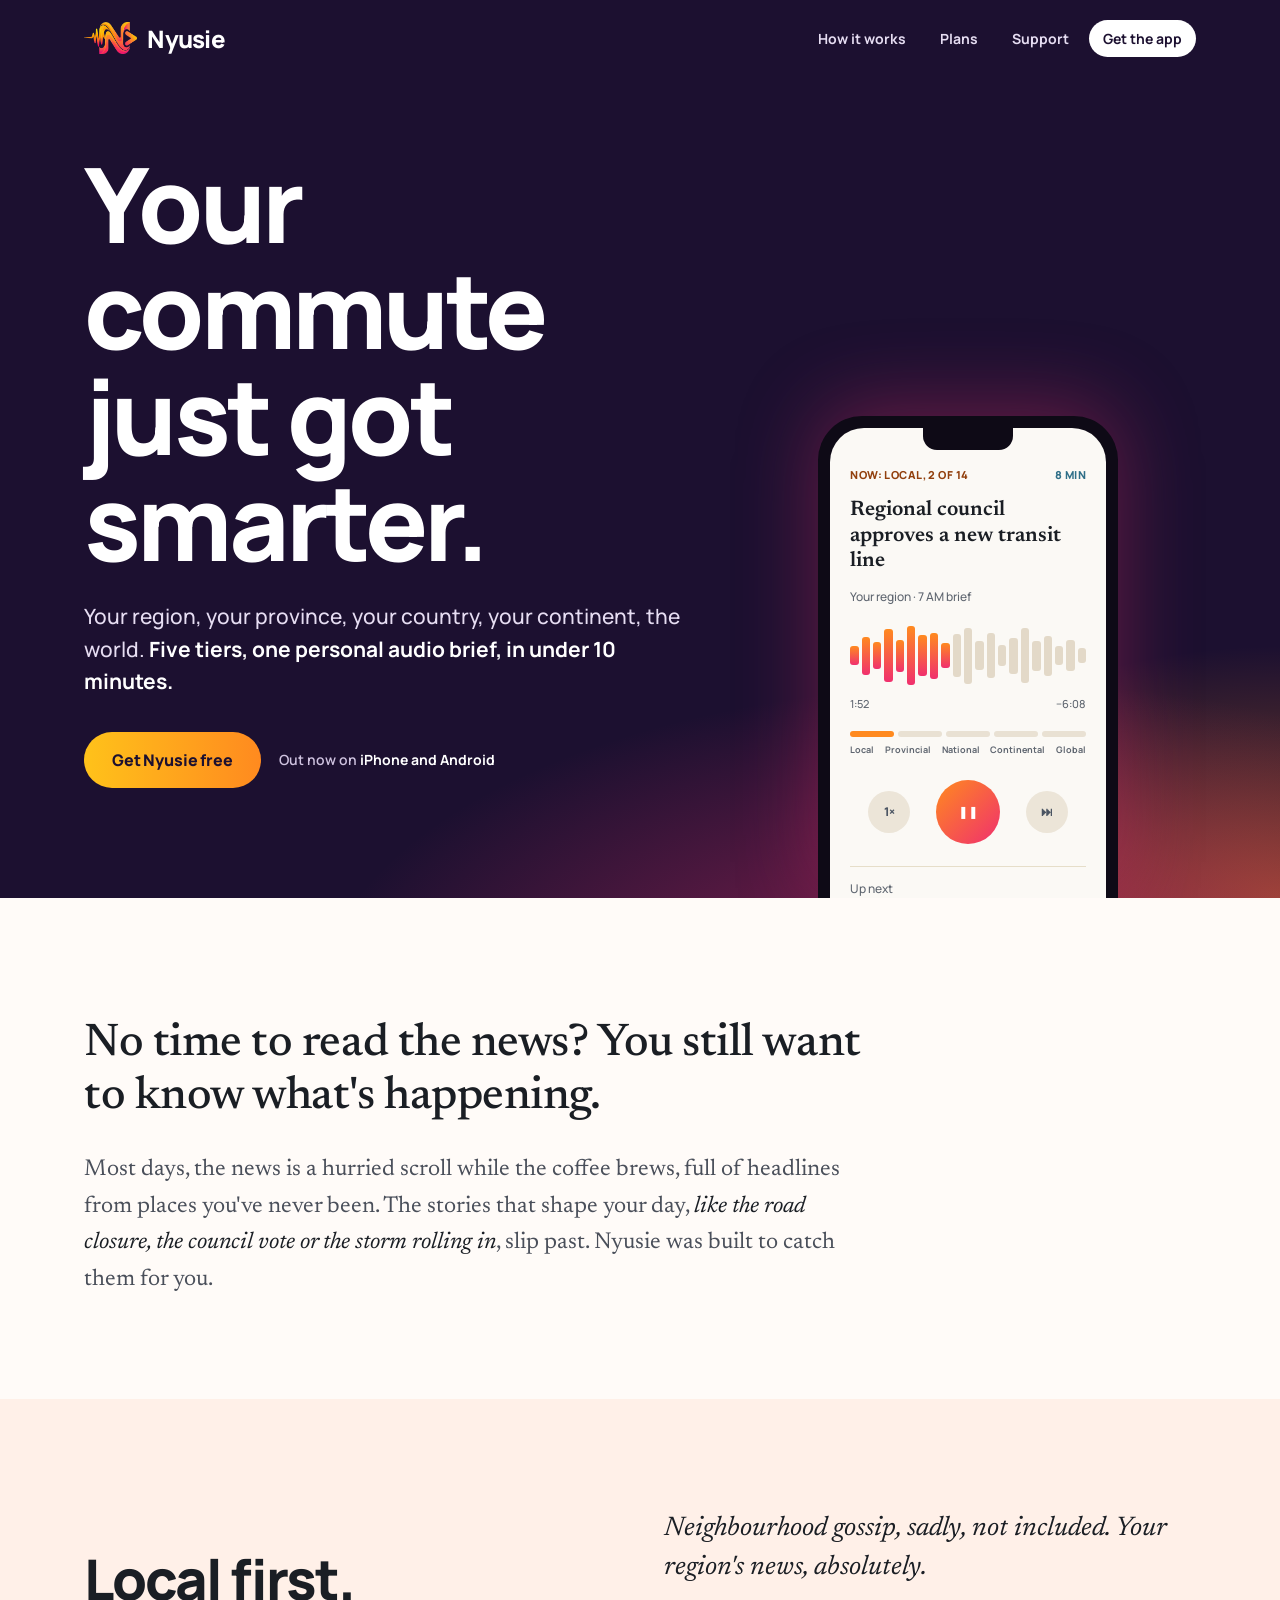
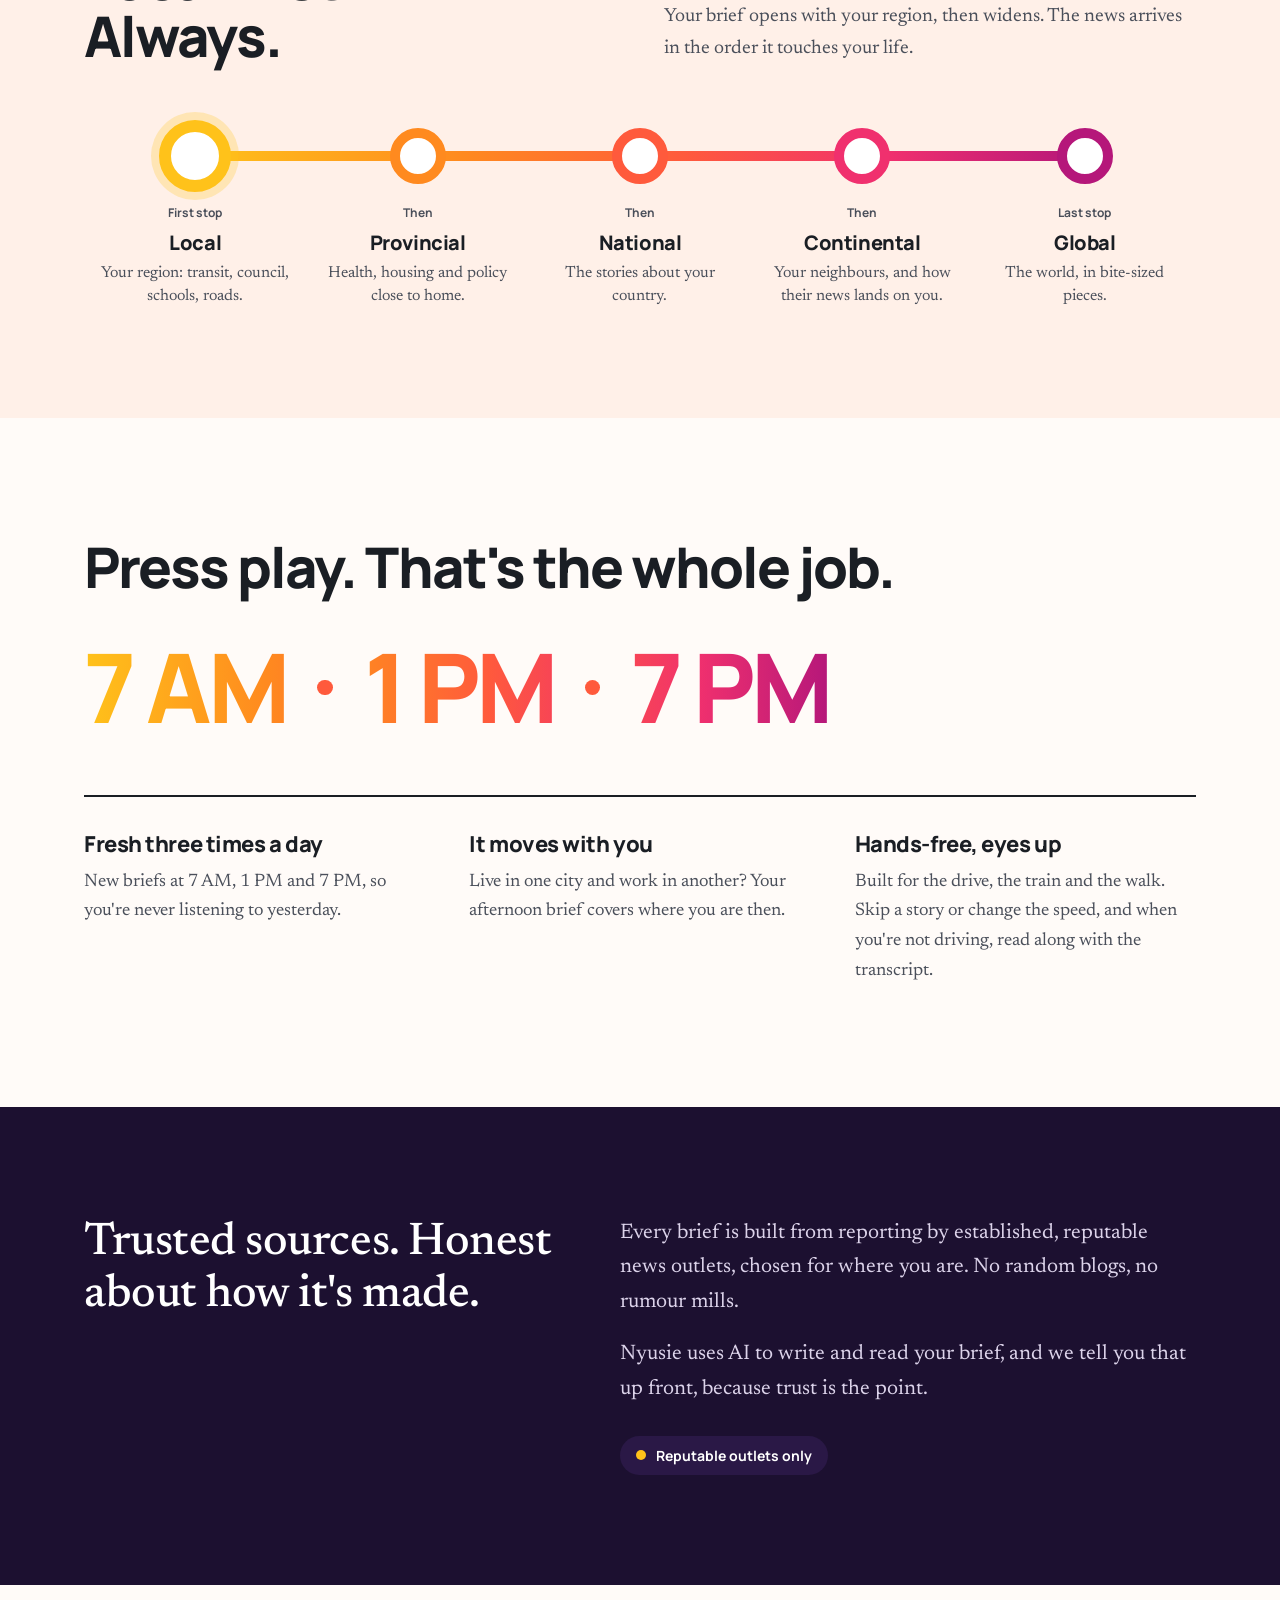
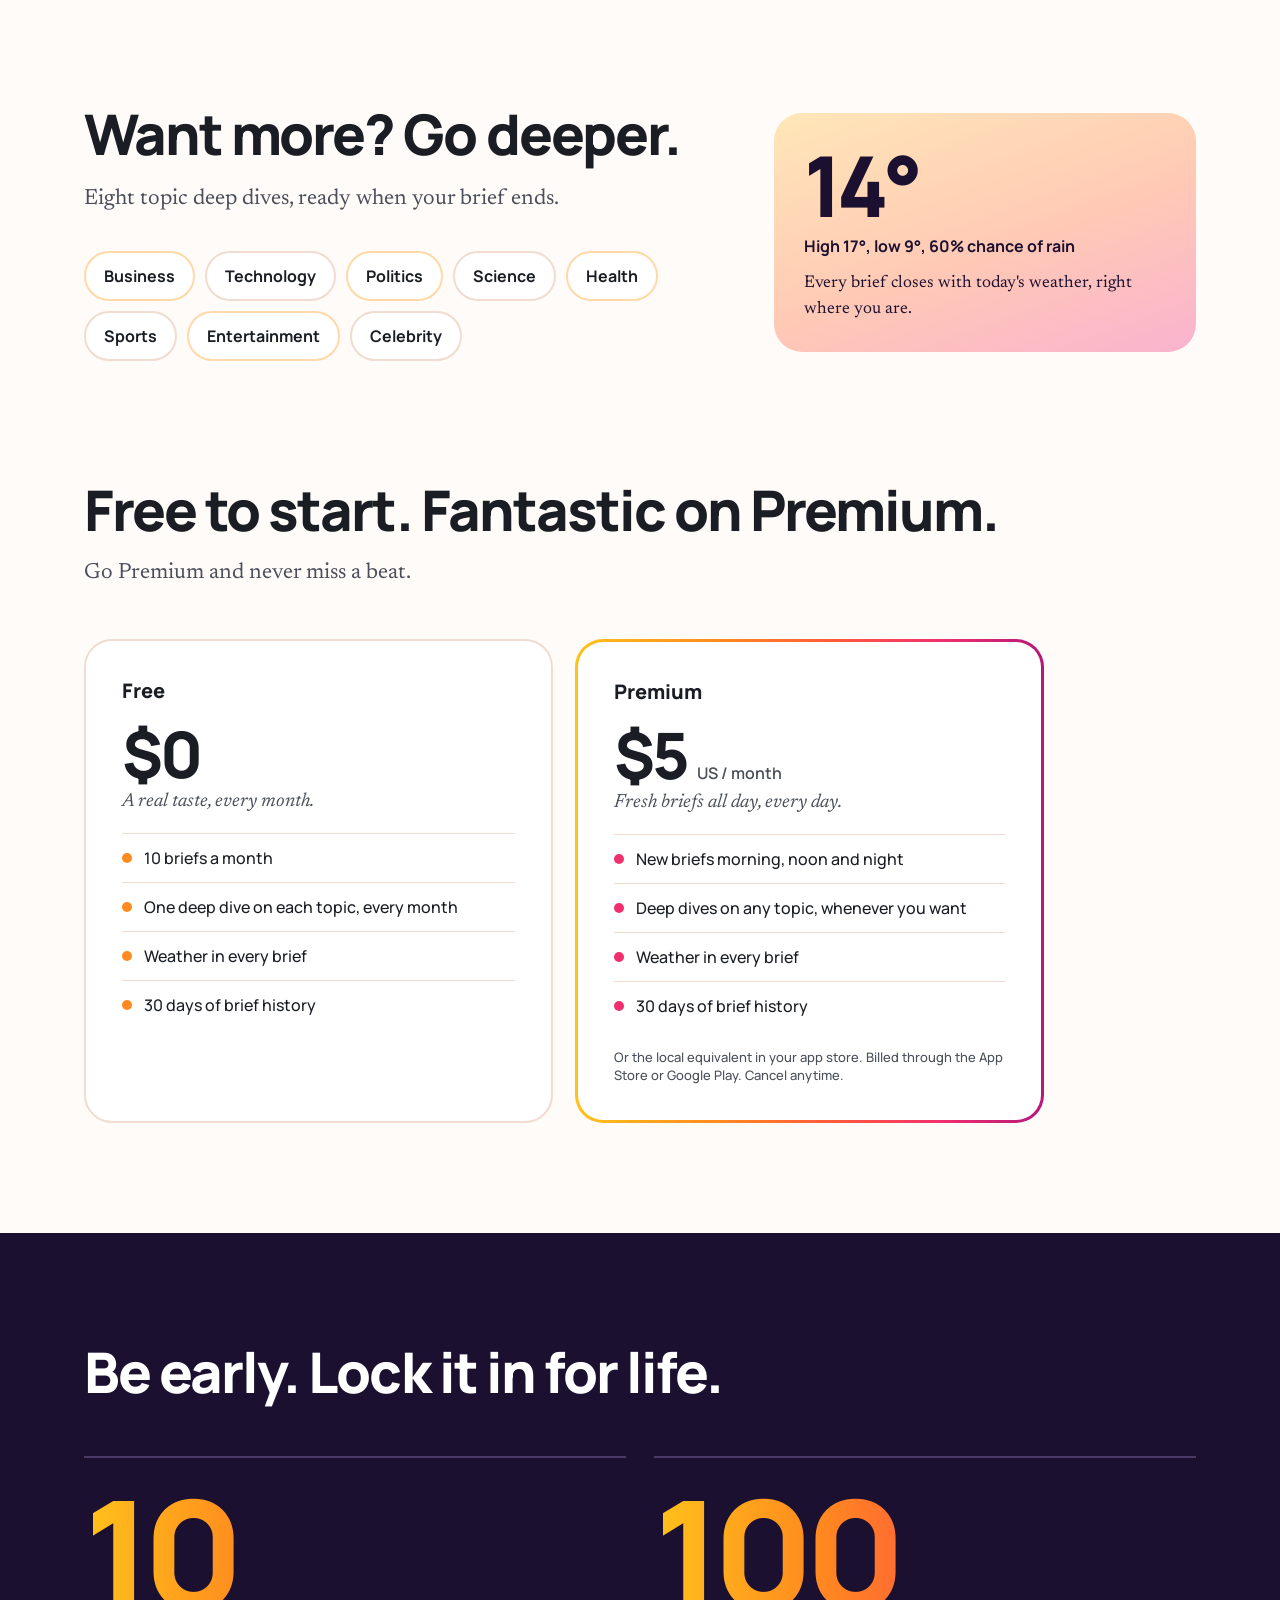
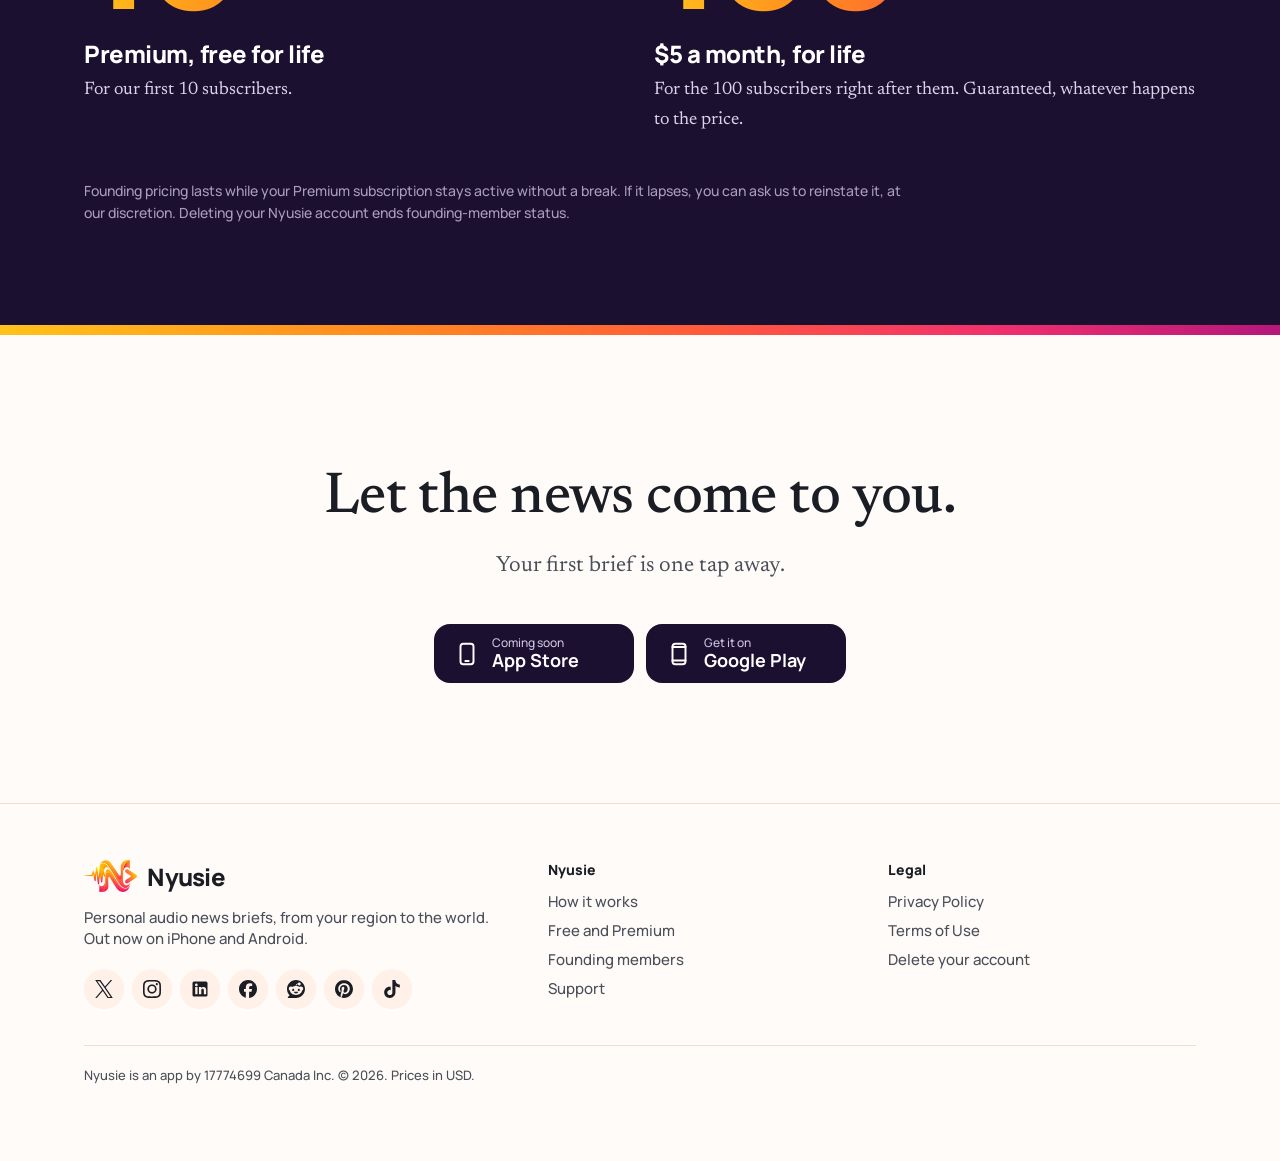
==== commit 31ea3f39: "Add files via upload" ====
--- a/index.html
+++ b/index.html
@@ -126,7 +126,7 @@
 <section class="how" id="how">
   <div class="wrap">
     <h2 class="bold">Press play. That's the whole job.</h2>
-    <div class="times" aria-label="Fresh briefs at 7 AM, 1 PM and 7 PM"><span>7 AM</span><span>1 PM</span><span>7 PM</span></div>
+    <div class="times" aria-label="Fresh briefs at 7 AM, 1 PM and 7 PM"><span>7 AM</span> <i class="sep" aria-hidden="true"></i> <span>1 PM</span> <i class="sep" aria-hidden="true"></i> <span>7 PM</span></div>
     <div class="feat">
       <div><h3>Fresh three times a day</h3><p>New briefs at 7 AM, 1 PM and 7 PM, so you're never listening to yesterday.</p></div>
       <div><h3>It moves with you</h3><p>Live in one city and work in another? Your afternoon brief covers where you are then.</p></div>
--- a/assets/css/site.css
+++ b/assets/css/site.css
@@ -337,3 +337,10 @@
 
 /* small status label (delete-account confirmation) */
 .eyebrow{font:800 14px var(--sans);color:#1F7A63;margin:0 0 6px}
+
+/* separators between the brief times */
+.times{align-items:center}
+.times .sep{display:inline-block;width:.16em;height:.16em;border-radius:50%;background:var(--sun-3);flex:none}
+
+.times span:nth-of-type(1){background-position:0 0}.times span:nth-of-type(2){background-position:50% 0}.times span:nth-of-type(3){background-position:100% 0}
+.times{flex-wrap:nowrap;white-space:nowrap;gap:0 .32em;font-size:clamp(30px,8.4vw,96px)}
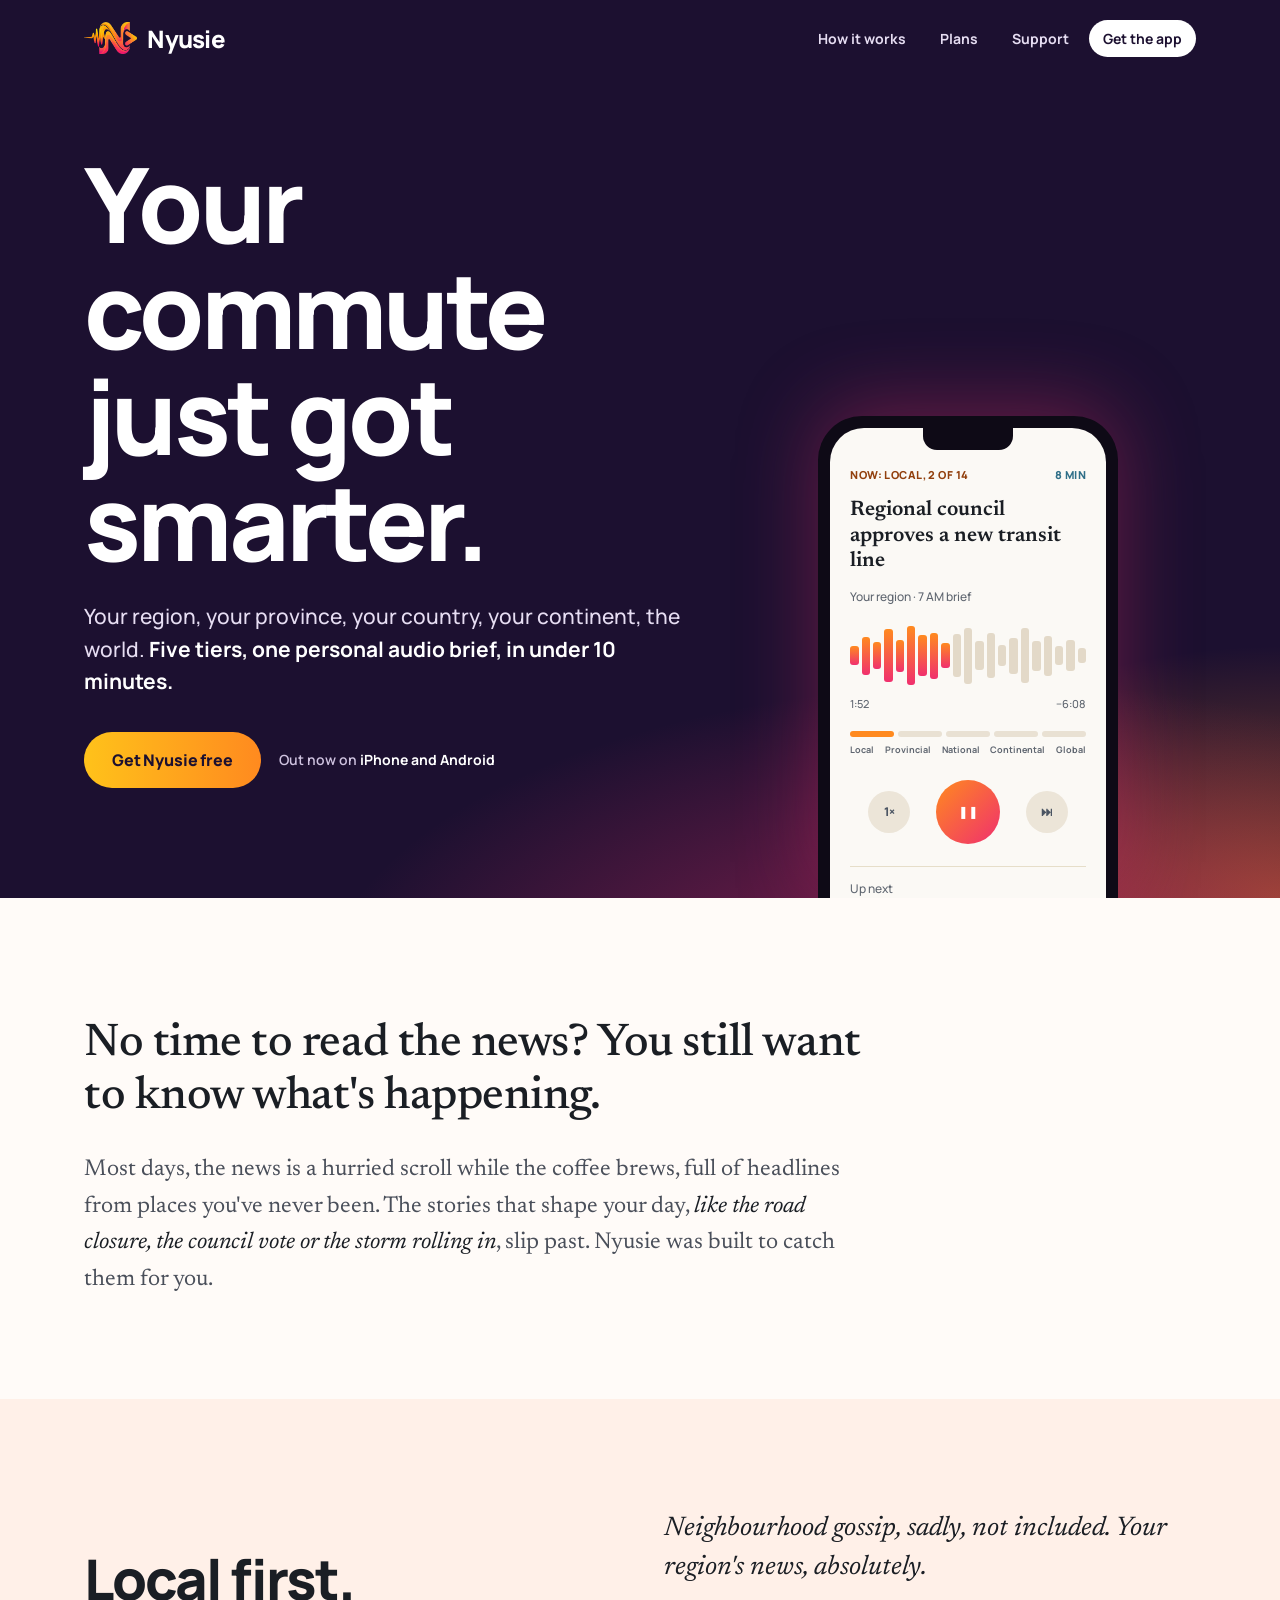
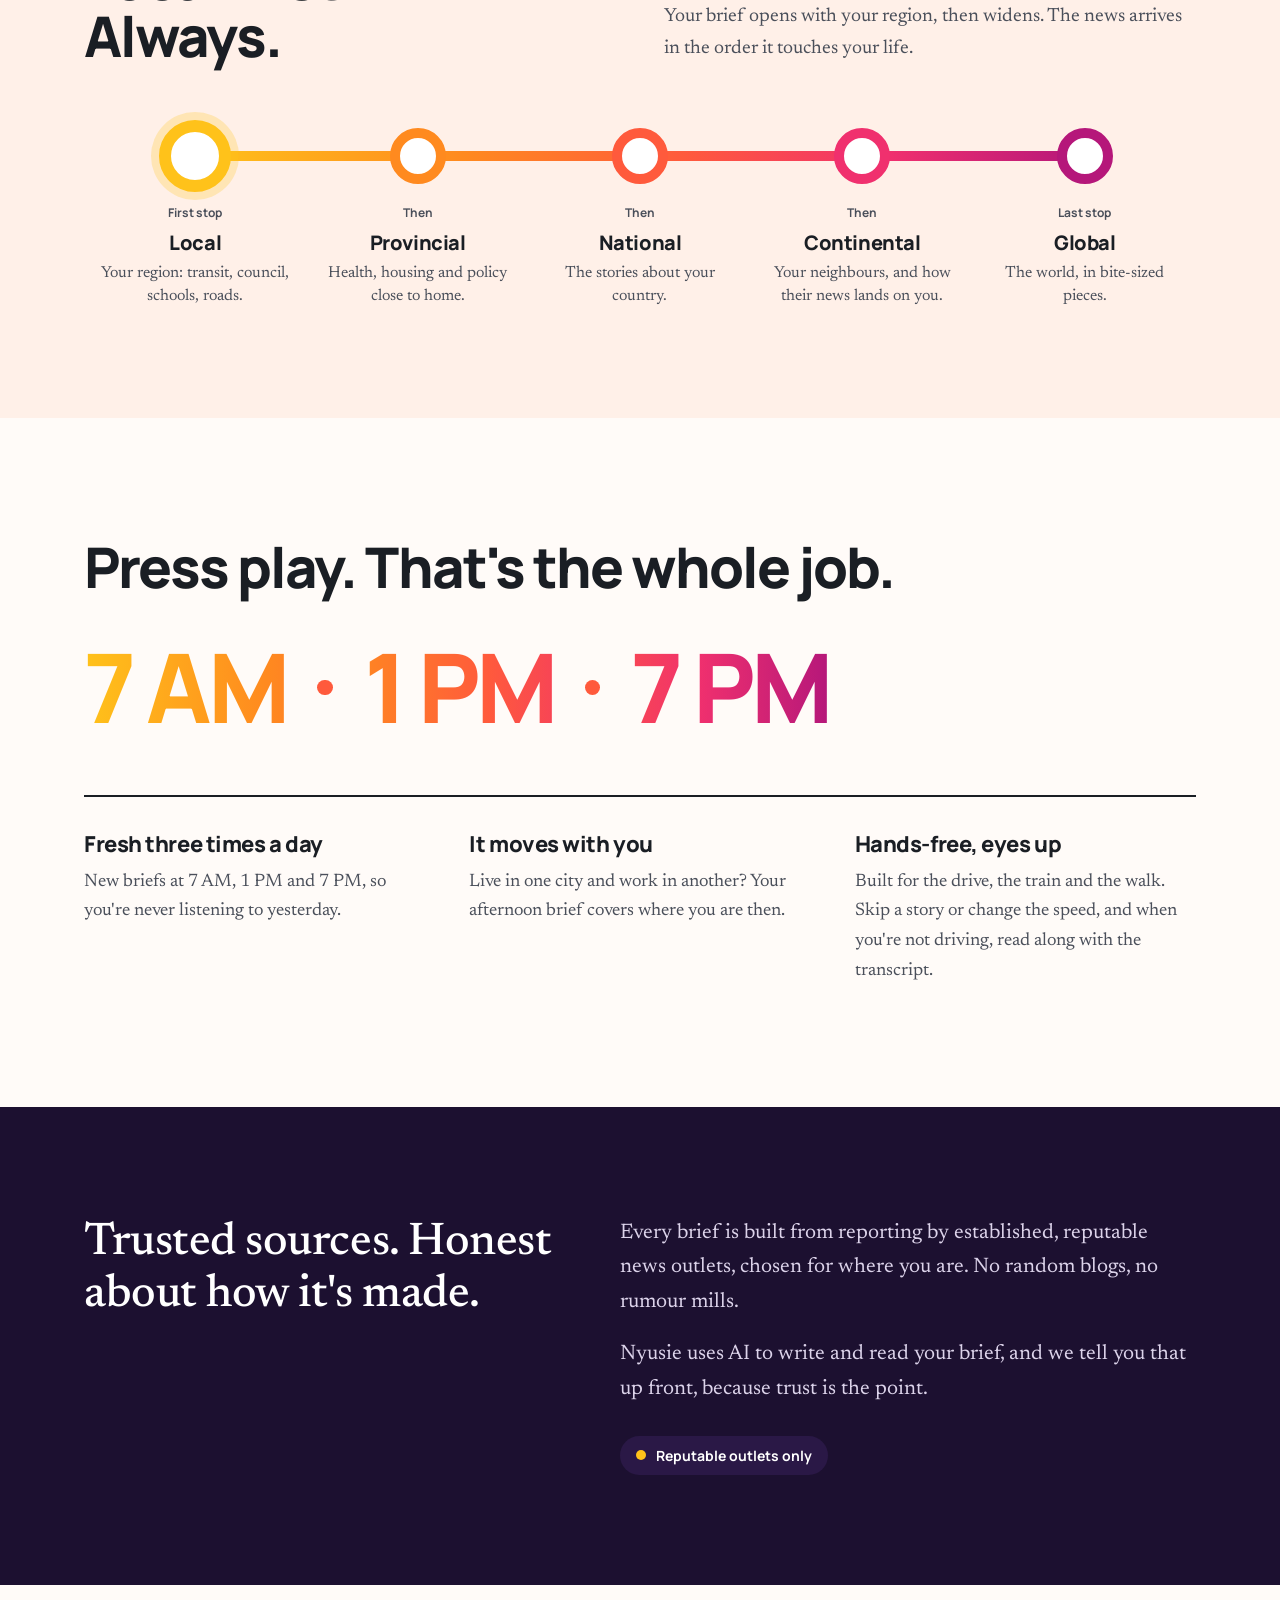
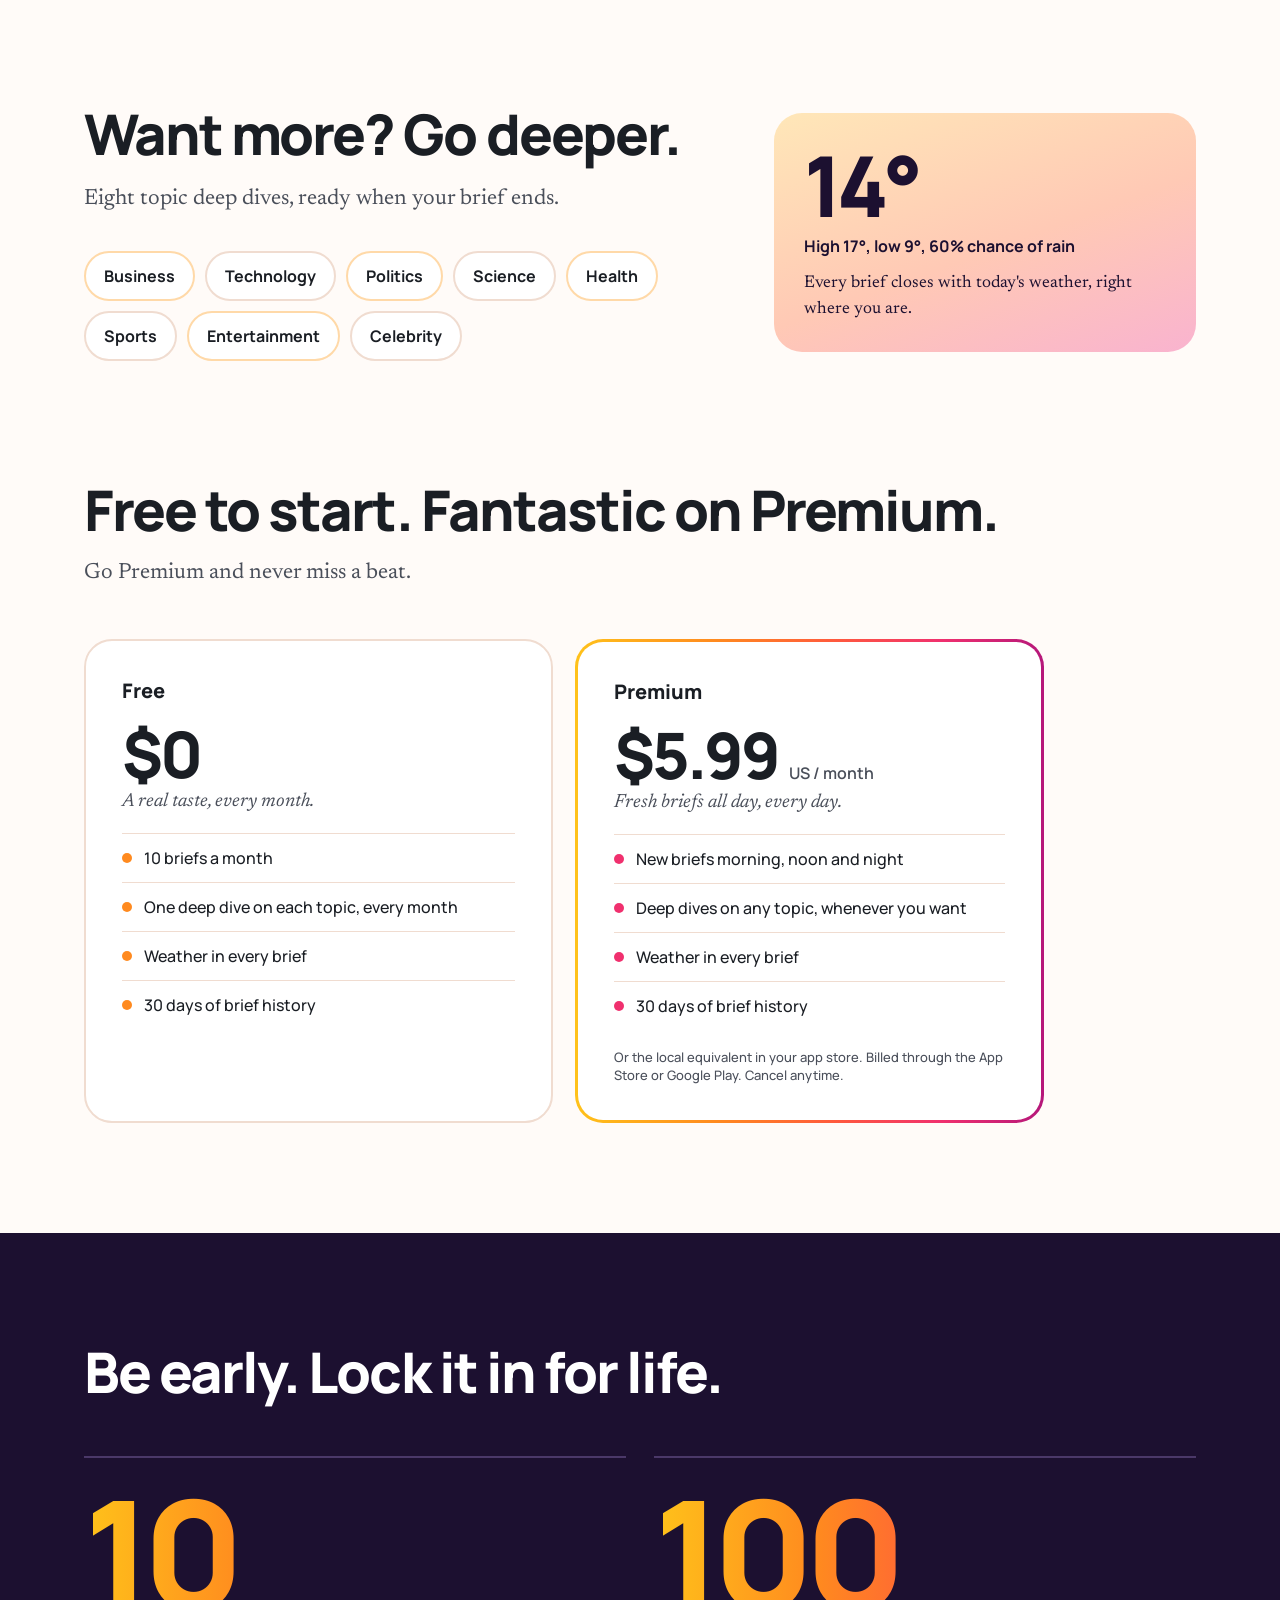
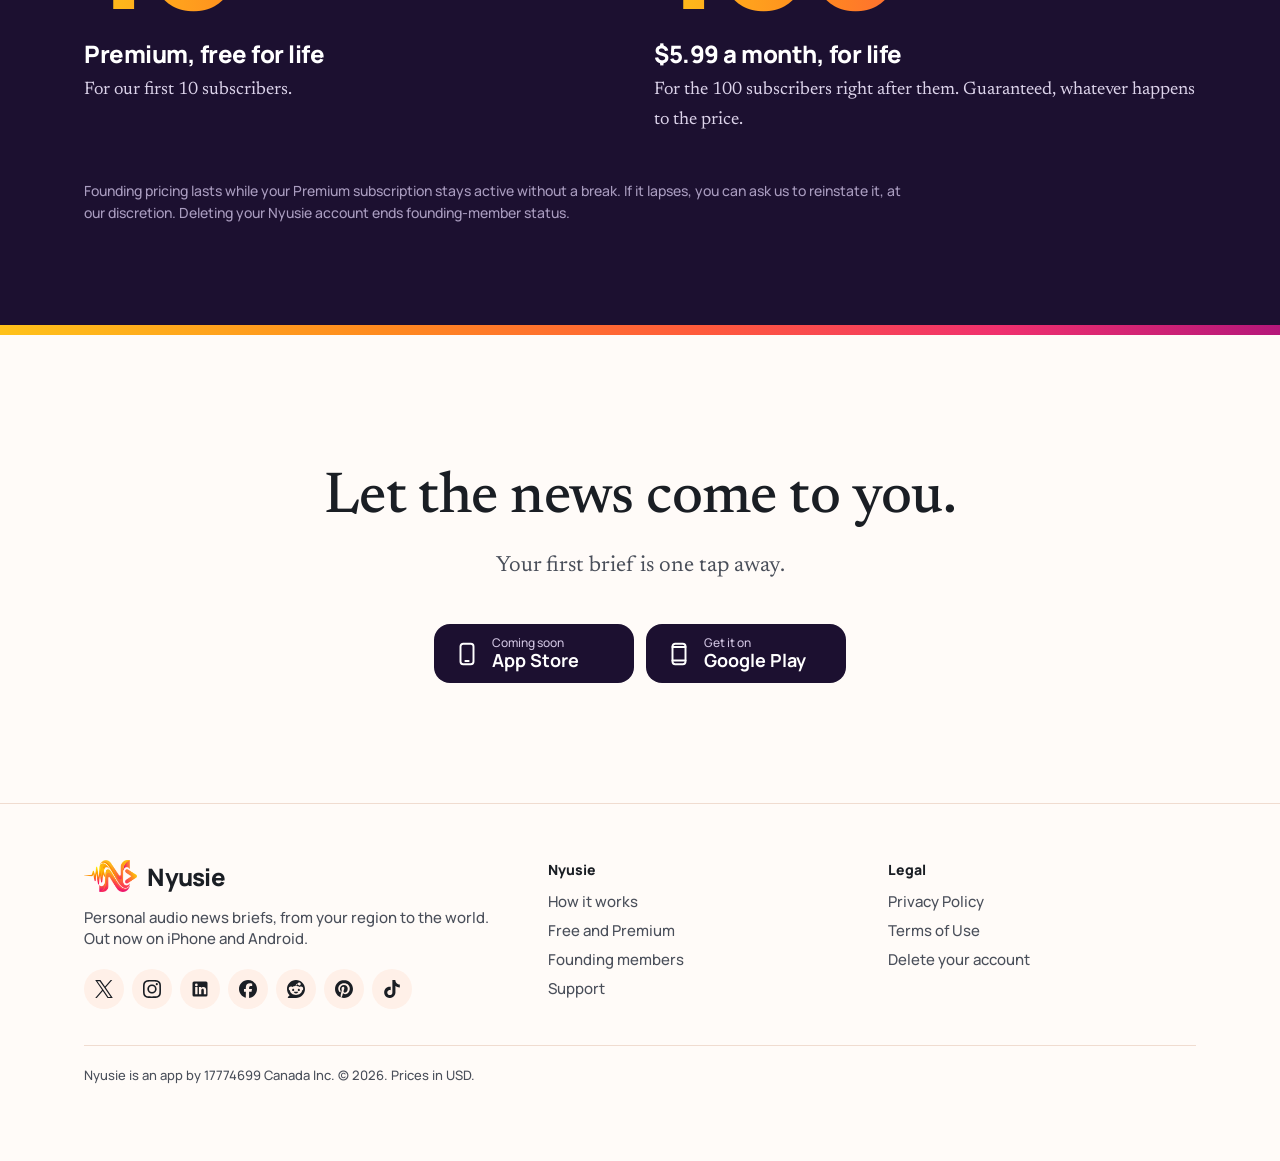
==== commit bffd6871: "Price changed to $5.99 from $5" ====
--- a/index.html
+++ b/index.html
@@ -174,7 +174,7 @@
       </div>
       <div class="plan prem">
         <h3>Premium</h3>
-        <div class="price">$5 <small>US / month</small></div>
+        <div class="price">$5.99 <small>US / month</small></div>
         <p class="line">Fresh briefs all day, every day.</p>
         <ul><li>New briefs morning, noon and night</li><li>Deep dives on any topic, whenever you want</li><li>Weather in every brief</li><li>30 days of brief history</li></ul>
         <p class="fine">Or the local equivalent in your app store. Billed through the App Store or Google Play. Cancel anytime.</p>
@@ -188,7 +188,7 @@
     <h2 class="bold">Be early. Lock it in for life.</h2>
     <div class="f-grid">
       <div class="f"><div class="n">10</div><h3>Premium, free for life</h3><p>For our first 10 subscribers.</p></div>
-      <div class="f"><div class="n">100</div><h3>$5 a month, for life</h3><p>For the 100 subscribers right after them. Guaranteed, whatever happens to the price.</p></div>
+      <div class="f"><div class="n">100</div><h3>$5.99 a month, for life</h3><p>For the 100 subscribers right after them. Guaranteed, whatever happens to the price.</p></div>
     </div>
     <p class="fine">Founding pricing lasts while your Premium subscription stays active without a break. If it lapses, you can ask us to reinstate it, at our discretion. Deleting your Nyusie account ends founding-member status.</p>
     <a class="btn btn-sun pre" href="/waitlist/" style="margin-top:32px">Join the waitlist to be first in line</a>
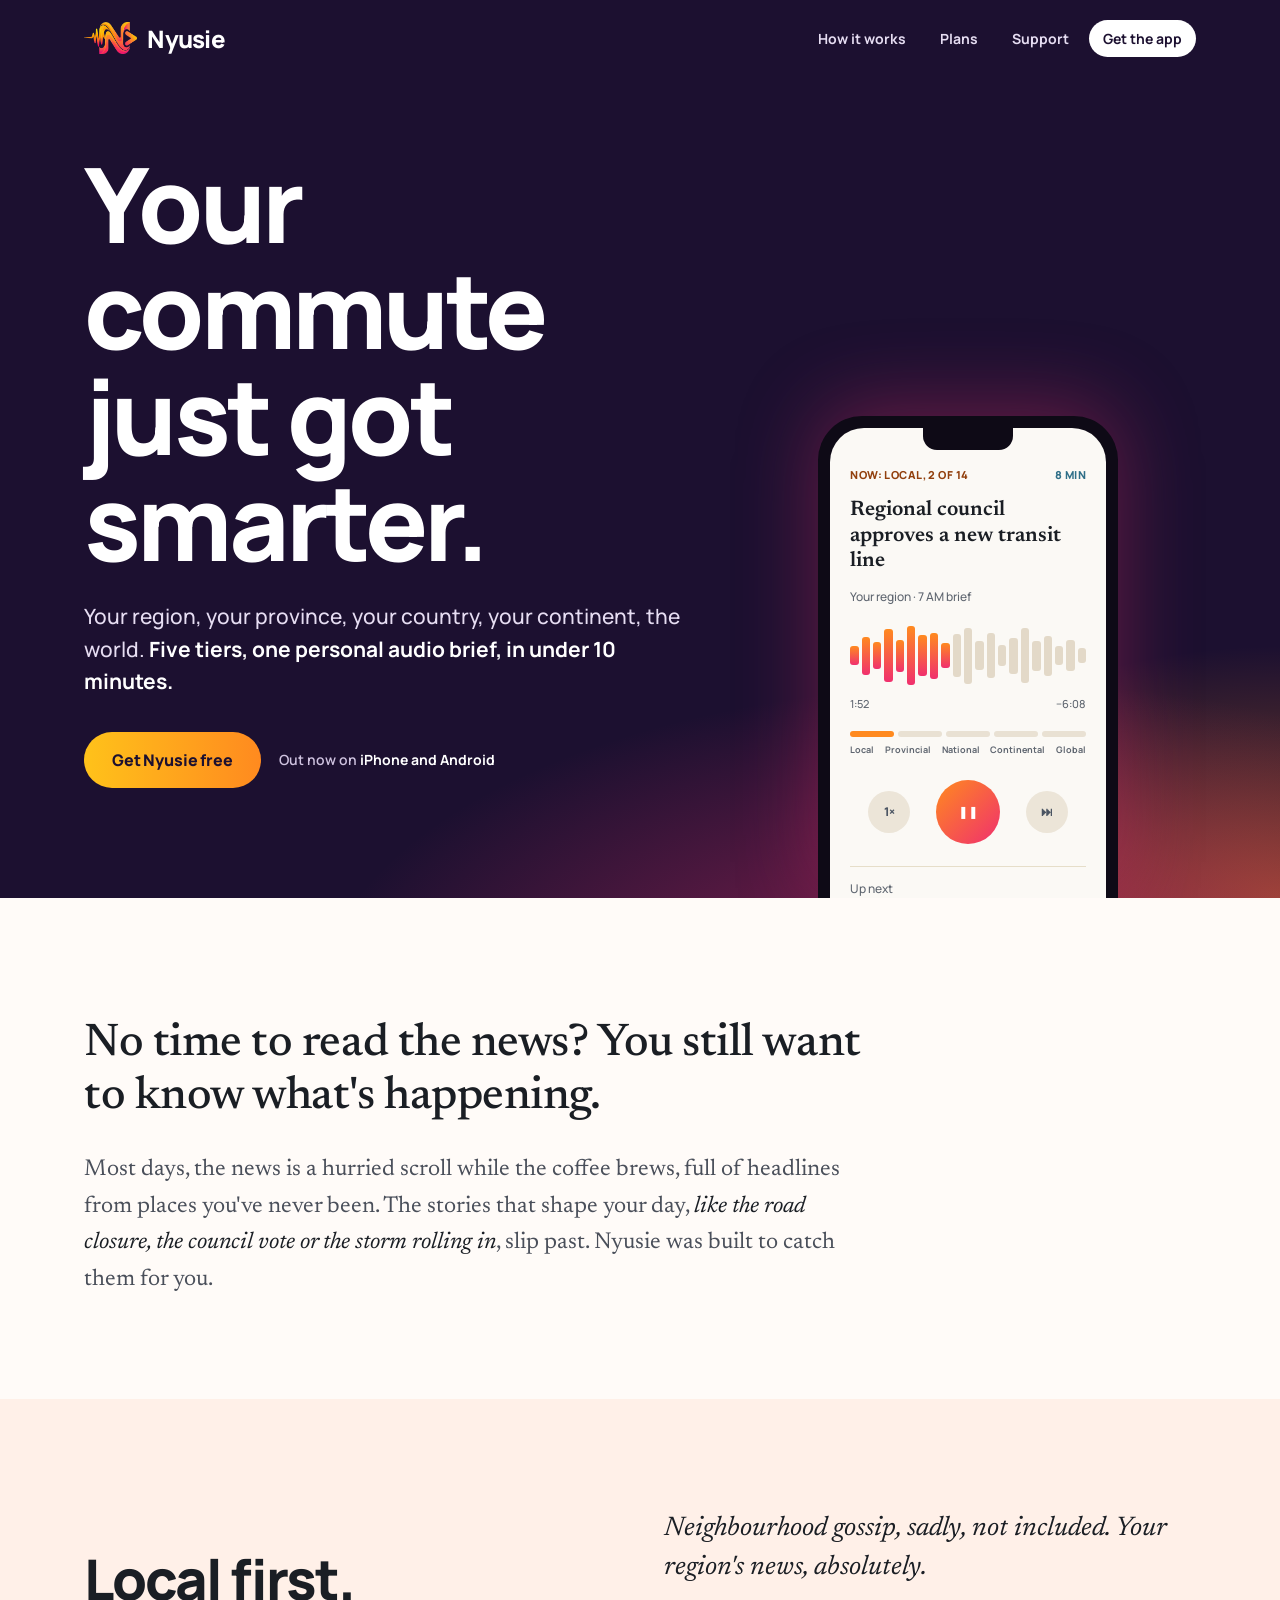
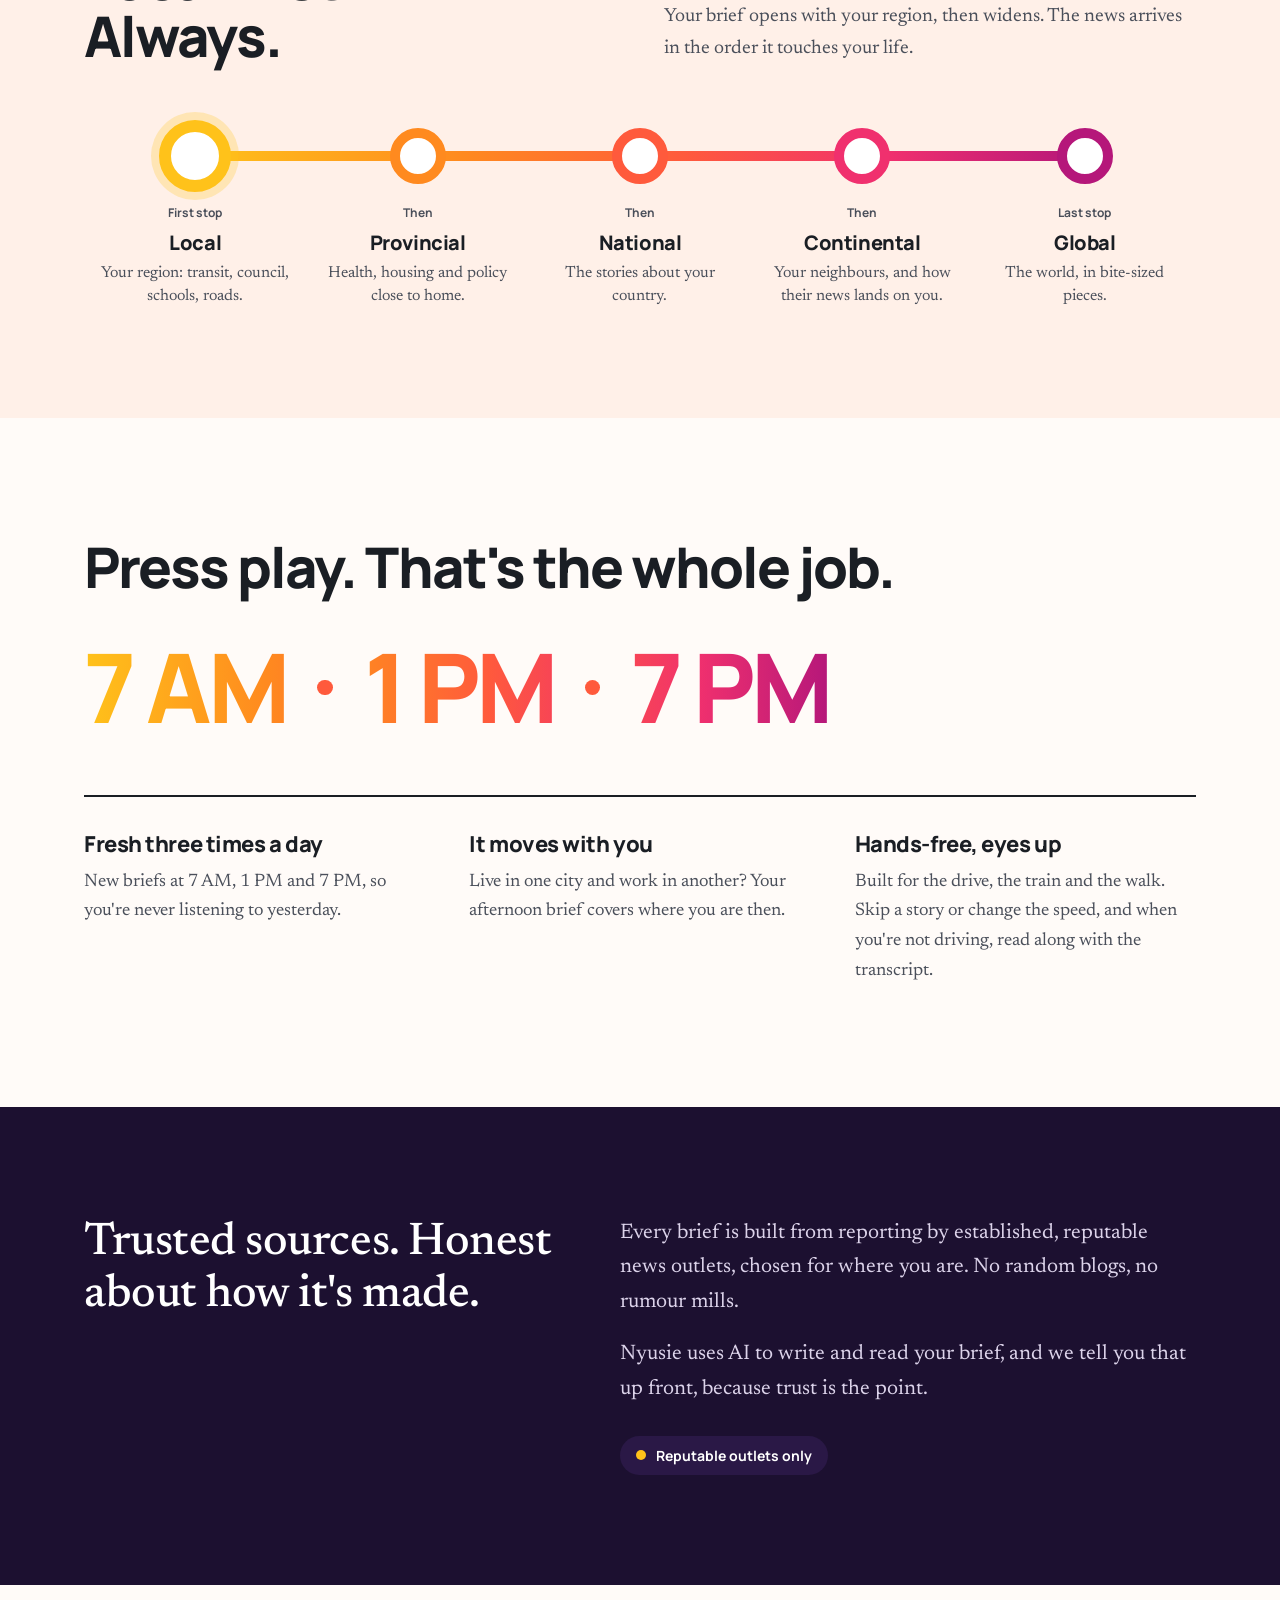
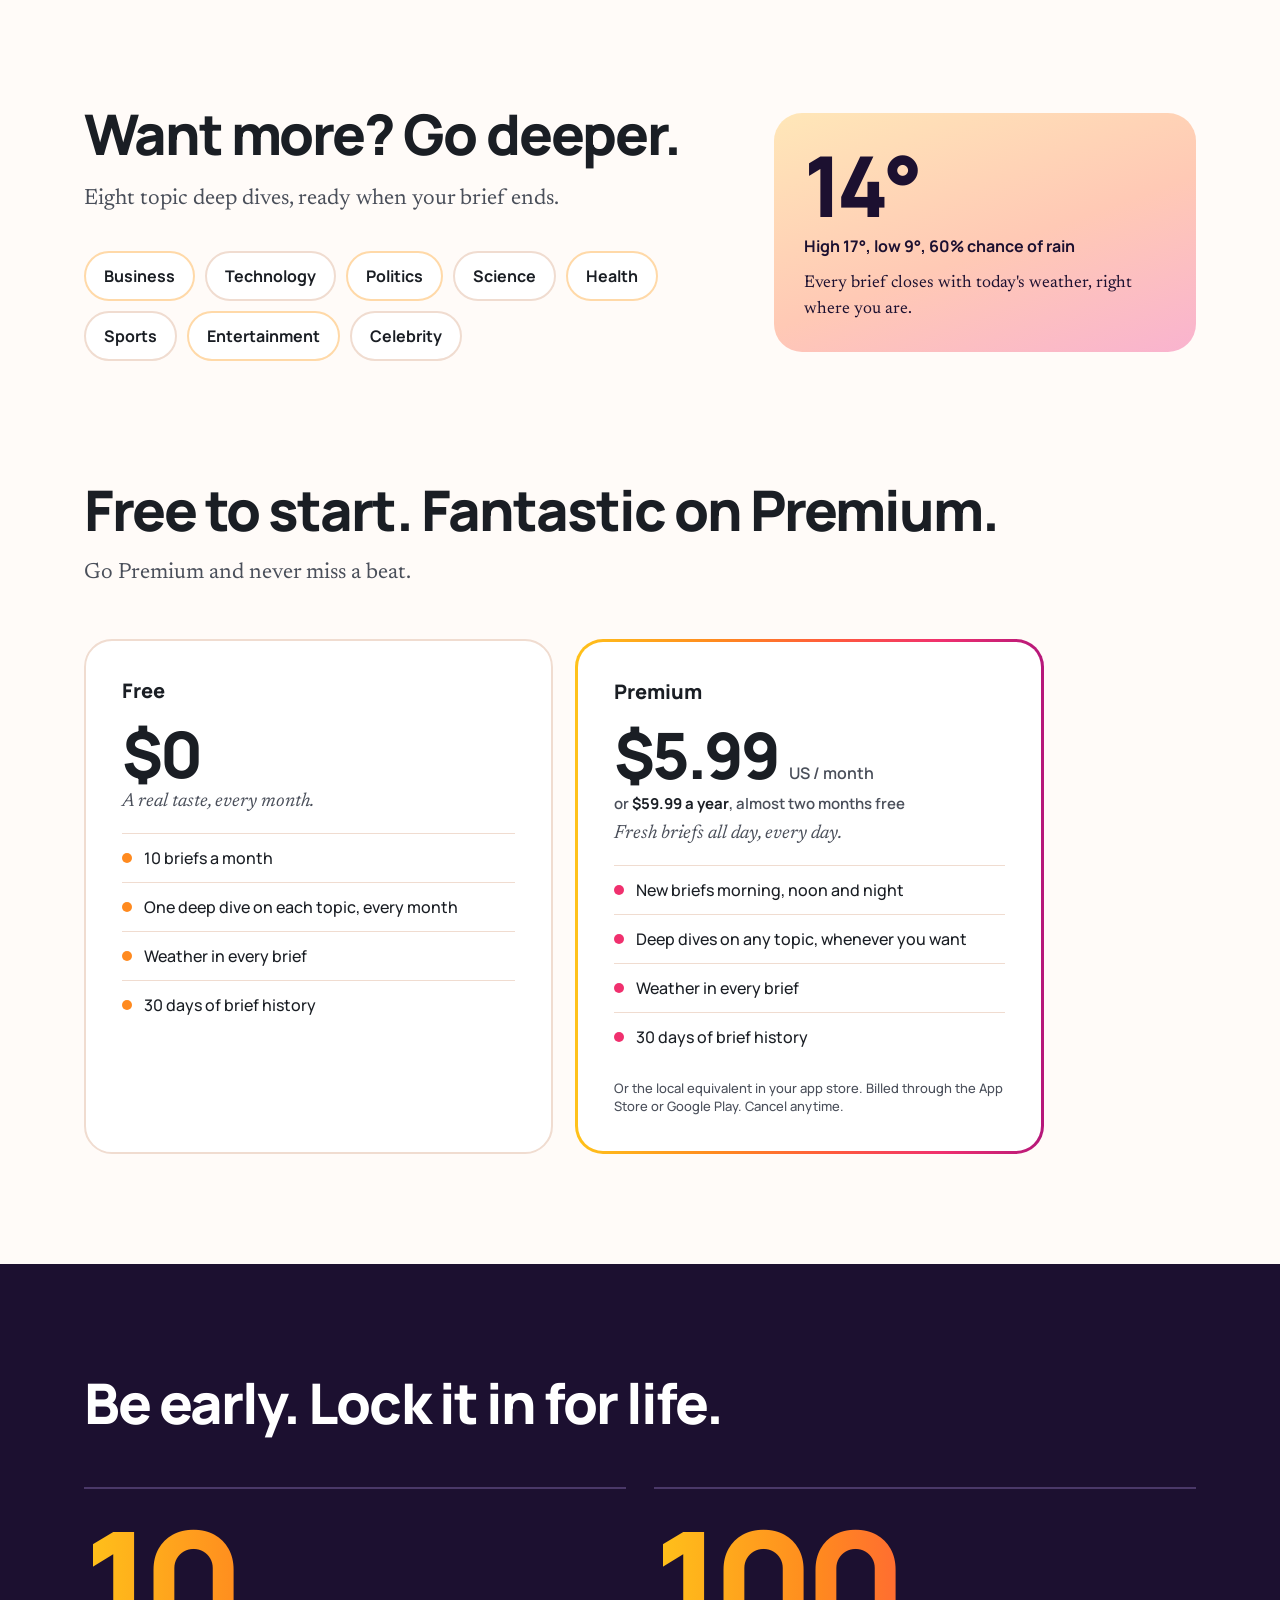
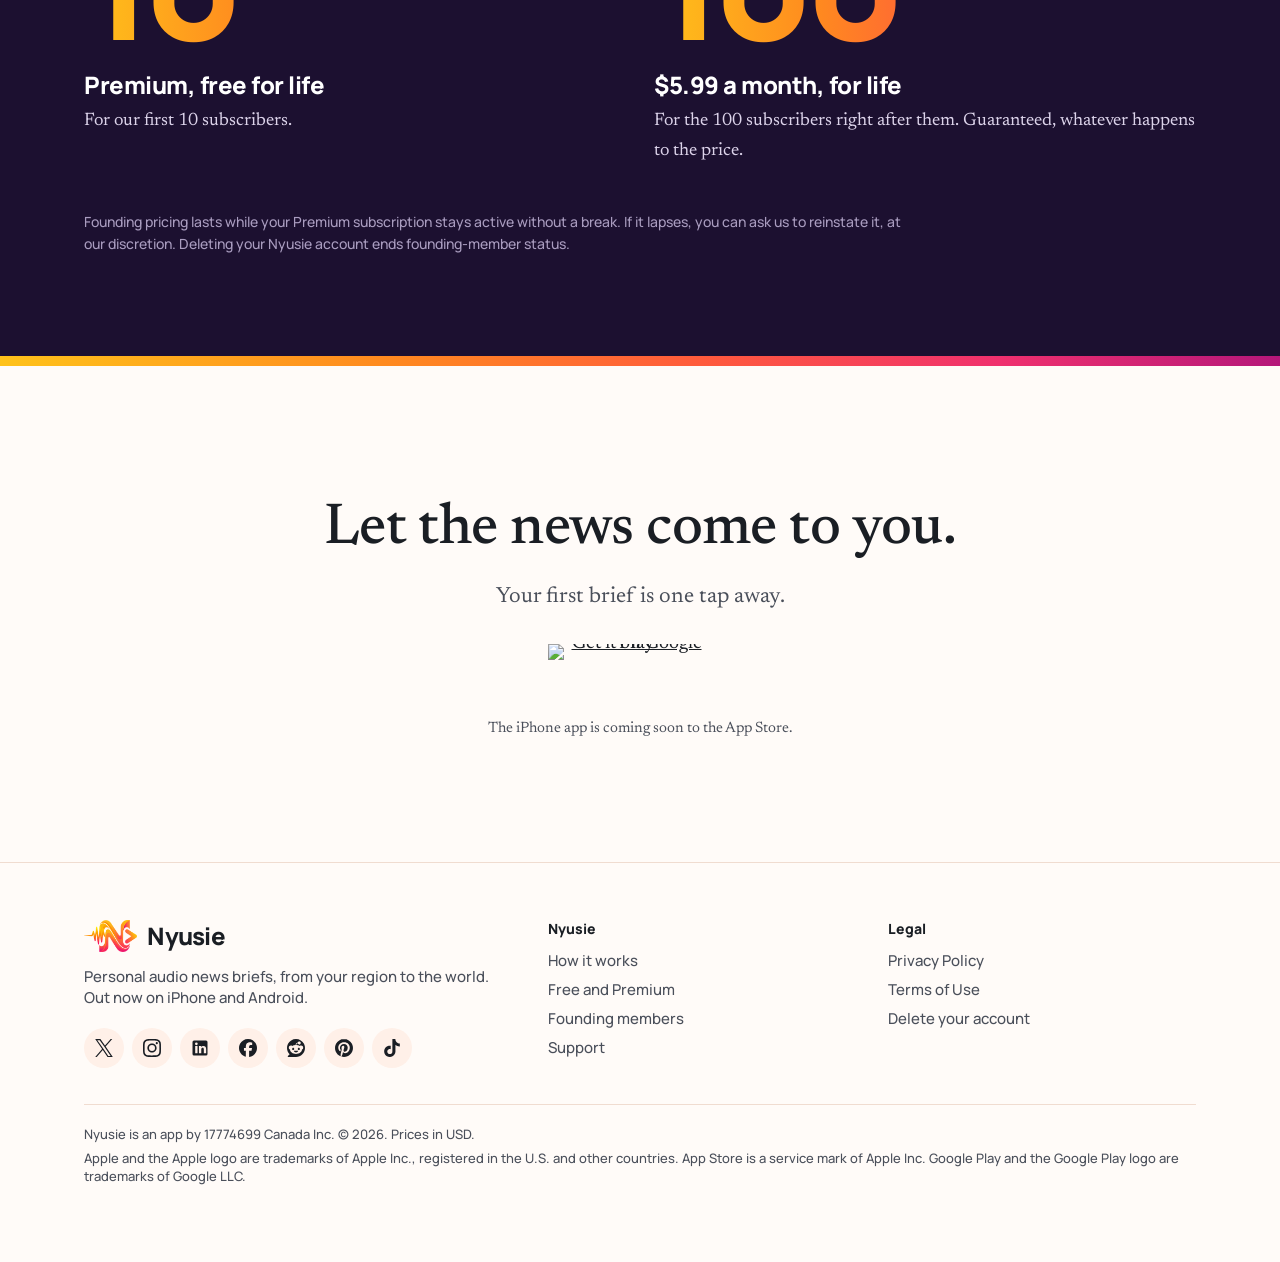
==== commit e2c0222d: "v1 app pre-launch updates" ====
--- a/index.html
+++ b/index.html
@@ -175,6 +175,7 @@
       <div class="plan prem">
         <h3>Premium</h3>
         <div class="price">$5.99 <small>US / month</small></div>
+        <p class="annual">or <strong>$59.99 a year</strong>, almost two months free</p>
         <p class="line">Fresh briefs all day, every day.</p>
         <ul><li>New briefs morning, noon and night</li><li>Deep dives on any topic, whenever you want</li><li>Weather in every brief</li><li>30 days of brief history</li></ul>
         <p class="fine">Or the local equivalent in your app store. Billed through the App Store or Google Play. Cancel anytime.</p>
@@ -204,10 +205,12 @@
       <span class="store"><svg viewBox="0 0 24 24" fill="none" stroke="currentColor" stroke-width="1.8" stroke-linecap="round" aria-hidden="true"><rect x="6" y="2.5" width="12" height="19" rx="2.5"/><path d="M6 5.5h12M6 18h12"/></svg><span><small>Coming November 6</small><b>Android</b></span></span>
     </div>
     <p class="pre" style="margin:22px 0 0"><a class="btn btn-sun" href="/waitlist/">Join the waitlist</a></p>
-    <div class="stores post">
-      <a class="store" data-store="app" href="/#get"><svg viewBox="0 0 24 24" fill="none" stroke="currentColor" stroke-width="1.8" stroke-linecap="round" aria-hidden="true"><rect x="6" y="2.5" width="12" height="19" rx="2.5"/><path d="M10.5 18.5h3"/></svg><span><small>Download on the</small><b>App Store</b></span></a>
-      <a class="store" data-store="play" href="https://play.google.com/store/apps/details?id=com.nyusie.app"><svg viewBox="0 0 24 24" fill="none" stroke="currentColor" stroke-width="1.8" stroke-linecap="round" aria-hidden="true"><rect x="6" y="2.5" width="12" height="19" rx="2.5"/><path d="M6 5.5h12M6 18h12"/></svg><span><small>Get it on</small><b>Google Play</b></span></a>
-    </div>
+    <div class="badges post">
+      <!-- Official store badges (Apple first, per Apple's guidelines). Don't edit the badge images. -->
+      <a class="badge-app" data-store="app" href="/#get"><img src="/assets/badges/app-store.svg" alt="Download on the App Store" width="144" height="48"></a>
+      <a class="badge-play" data-store="play" href="https://play.google.com/store/apps/details?id=com.nyusie.app"><img src="/assets/badges/google-play.png" alt="Get it on Google Play" width="186" height="72"></a>
+    </div>
+    <p class="post small muted" id="ios-soon" hidden style="margin:14px 0 0">The iPhone app is coming soon to the App Store.</p>
   </div>
 </section>
 </main>
@@ -222,7 +225,7 @@
       <div><h4>Nyusie</h4><ul><li><a href="/#how">How it works</a></li><li><a href="/#plans">Free and Premium</a></li><li><a href="/#founding">Founding members</a></li><li><a href="/support/">Support</a></li></ul></div>
       <div><h4>Legal</h4><ul><li><a href="/privacy/">Privacy Policy</a></li><li><a href="/terms/">Terms of Use</a></li><li><a href="/delete-account/">Delete your account</a></li></ul></div>
     </div>
-    <p class="legal">Nyusie is an app by 17774699 Canada Inc. © 2026. Prices in USD.</p>
+    <p class="legal">Nyusie is an app by 17774699 Canada Inc. © 2026. Prices in USD.<span class="post tm"> Apple and the Apple logo are trademarks of Apple Inc., registered in the U.S. and other countries. App Store is a service mark of Apple Inc. Google Play and the Google Play logo are trademarks of Google LLC.</span></p>
   </div>
 </footer>
 <script src="/assets/js/site.js" defer></script>
--- a/assets/css/site.css
+++ b/assets/css/site.css
@@ -344,3 +344,14 @@
 
 .times span:nth-of-type(1){background-position:0 0}.times span:nth-of-type(2){background-position:50% 0}.times span:nth-of-type(3){background-position:100% 0}
 .times{flex-wrap:nowrap;white-space:nowrap;gap:0 .32em;font-size:clamp(30px,8.4vw,96px)}
+
+/* ---------- launch: official store badges ---------- */
+.badges{display:flex;flex-wrap:wrap;justify-content:center;align-items:center;gap:28px;margin-top:40px}
+.badges a{display:block;line-height:0}
+.badges a[hidden]{display:none}
+.badge-app img{height:48px;width:auto}
+/* Google's badge file has built-in transparent padding; the negative margin lines its visible edge up with Apple's badge */
+.badge-play img{height:71px;width:auto;margin:-11.5px}
+.plan .annual{margin:6px 0 10px;font:600 15px var(--sans);color:var(--ink-2)}
+.plan .annual strong{color:var(--ink)}
+.legal .tm{display:block;margin-top:6px}
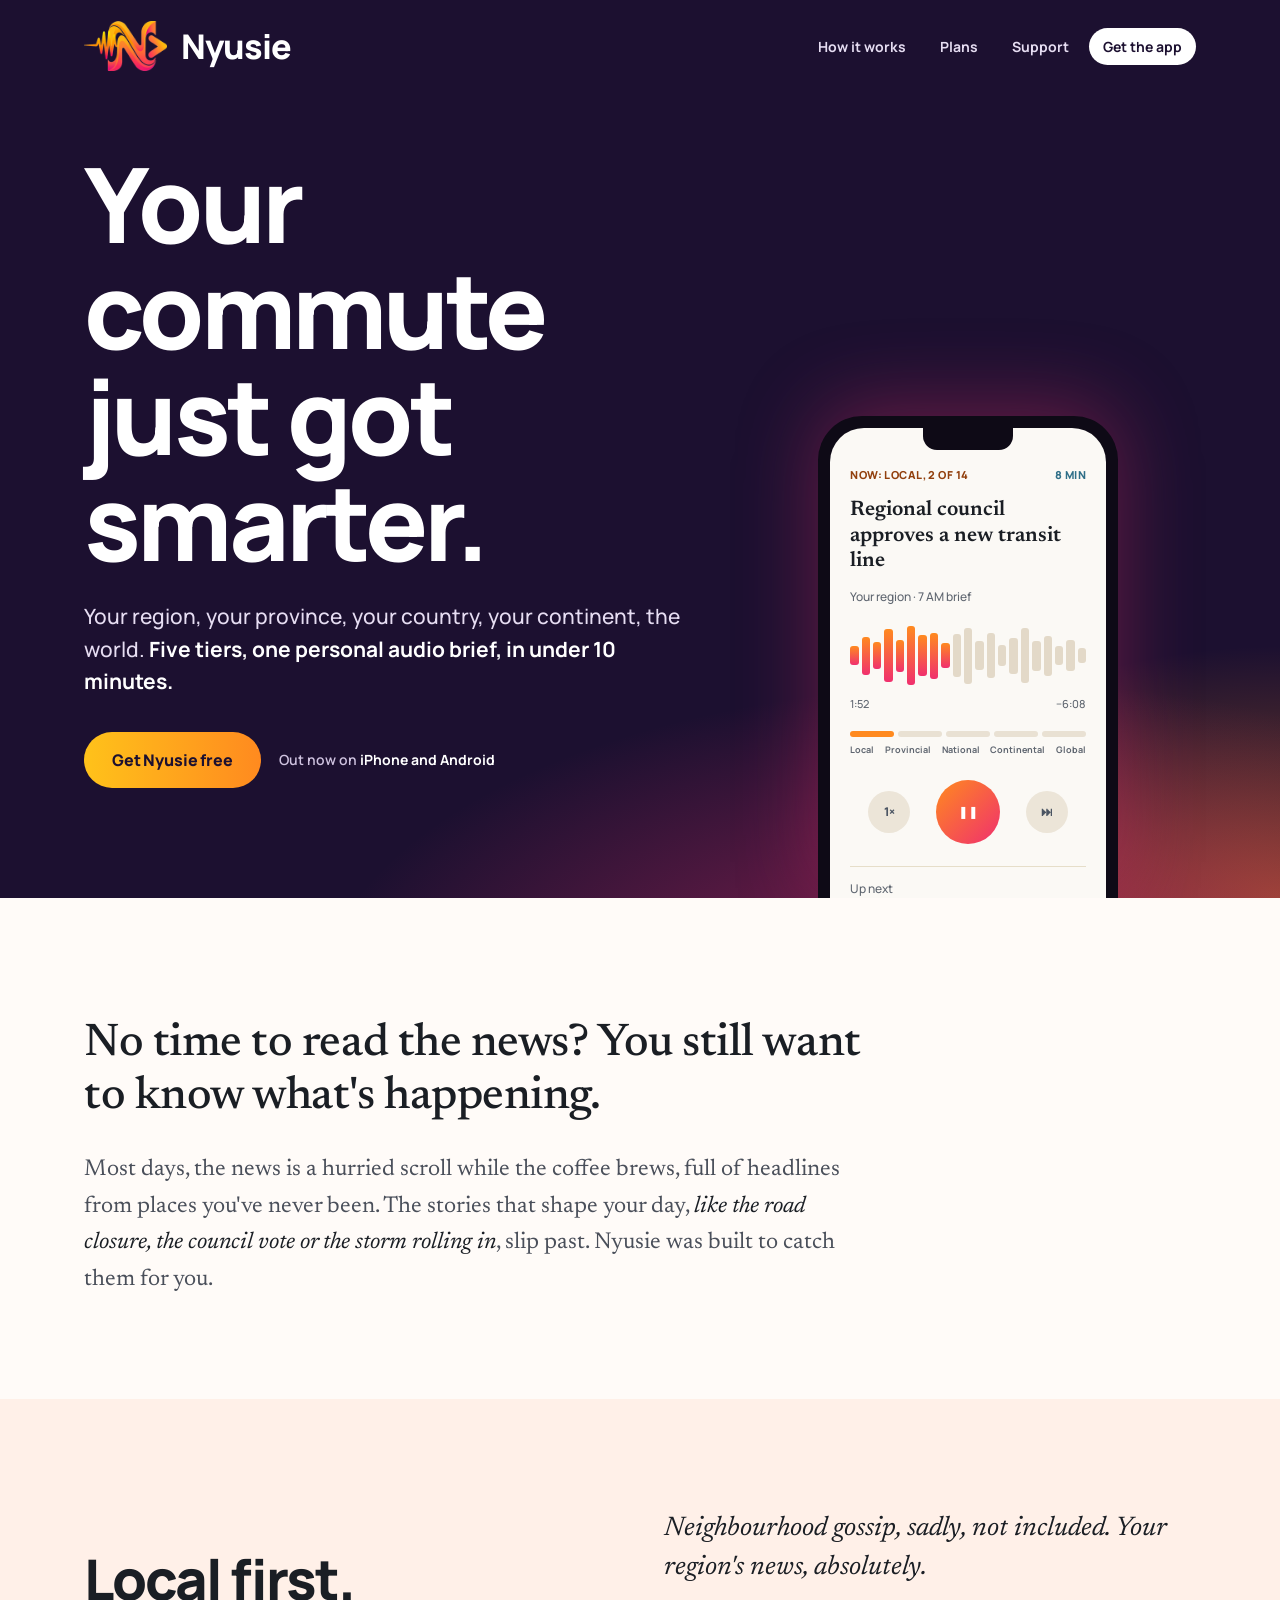
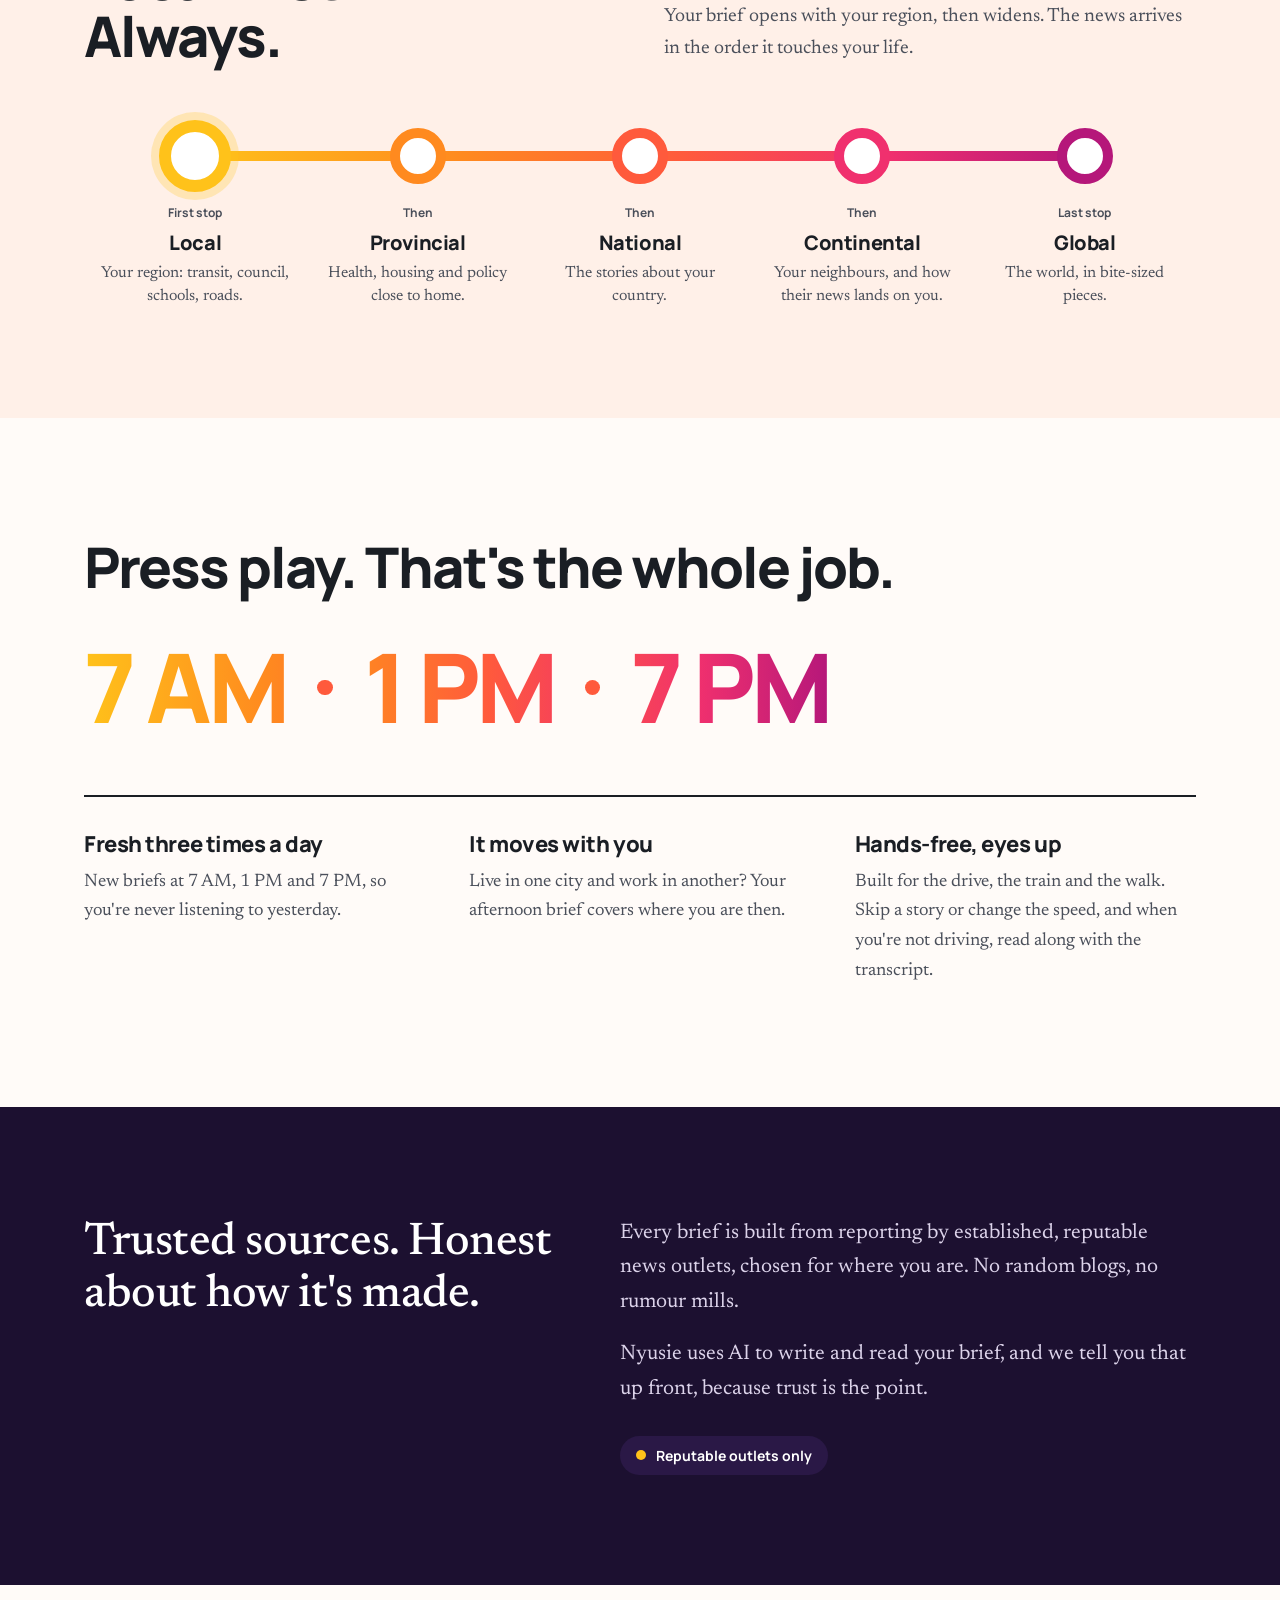
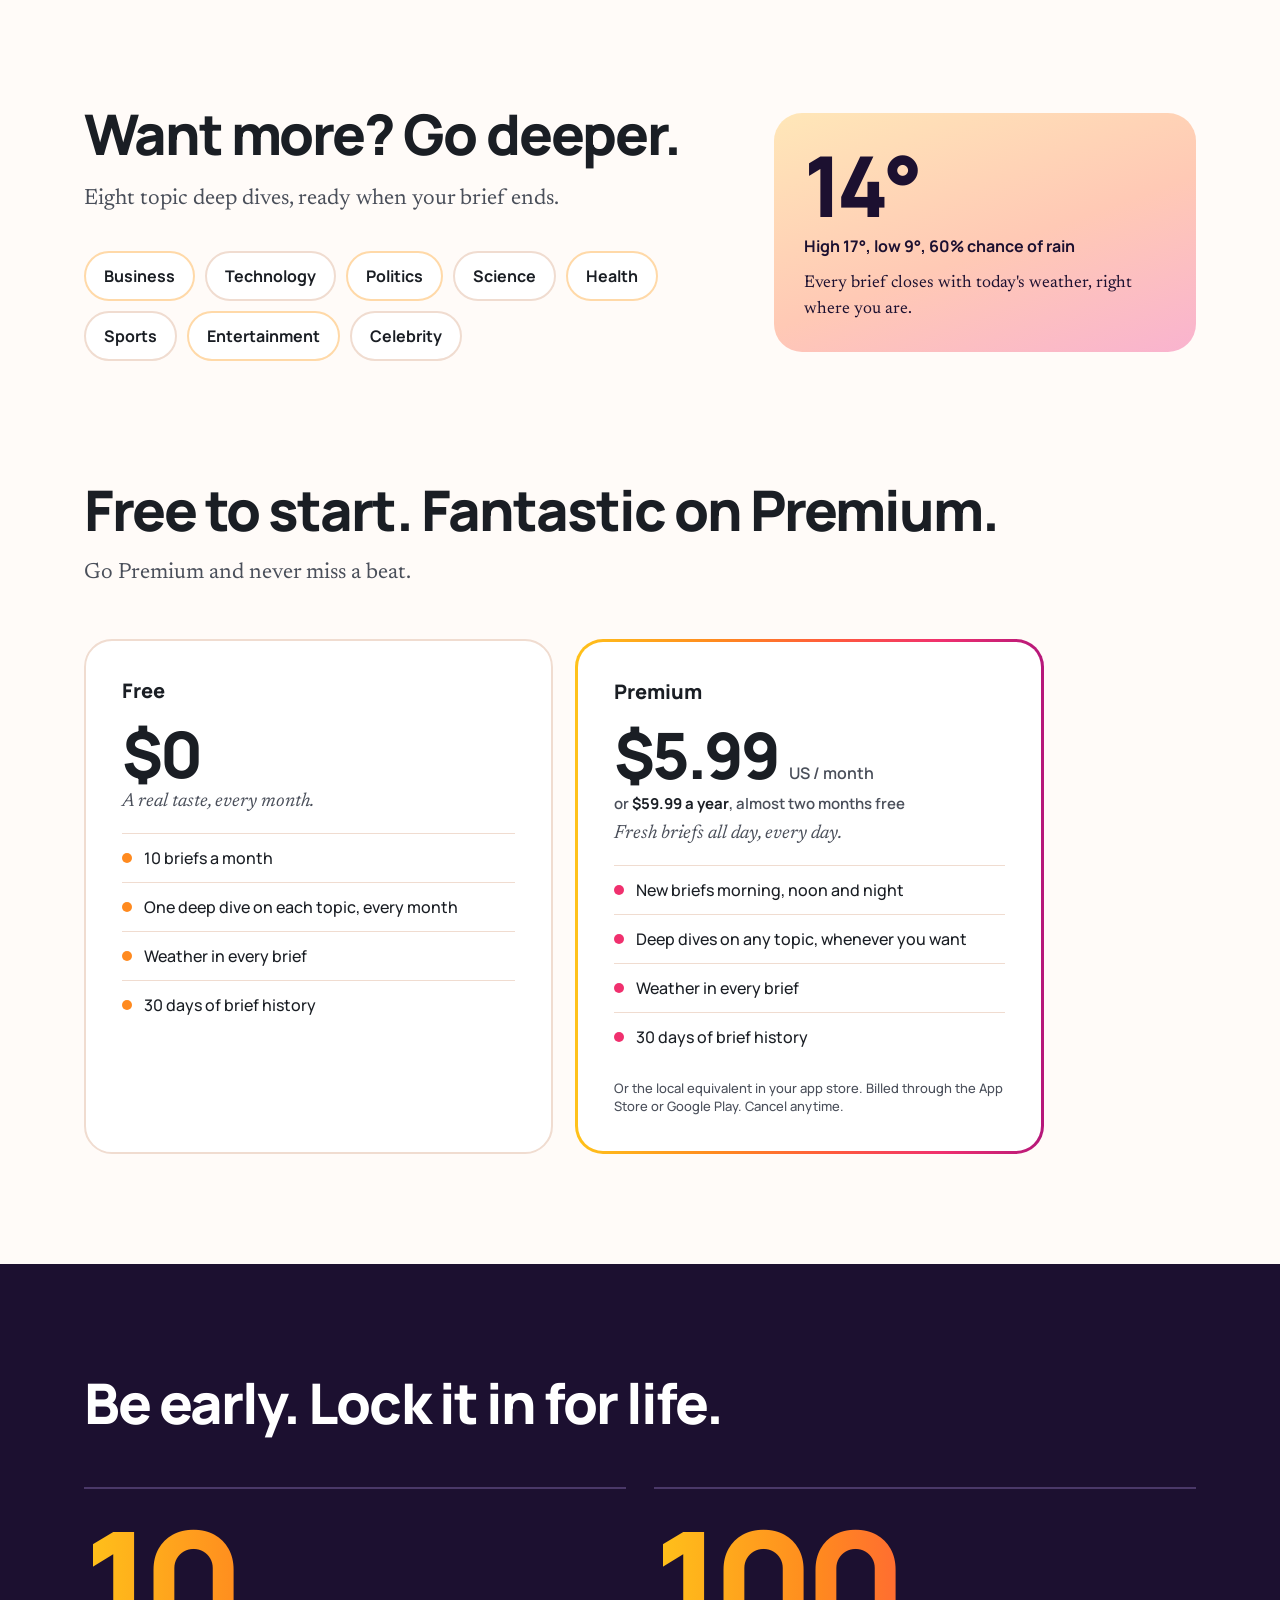
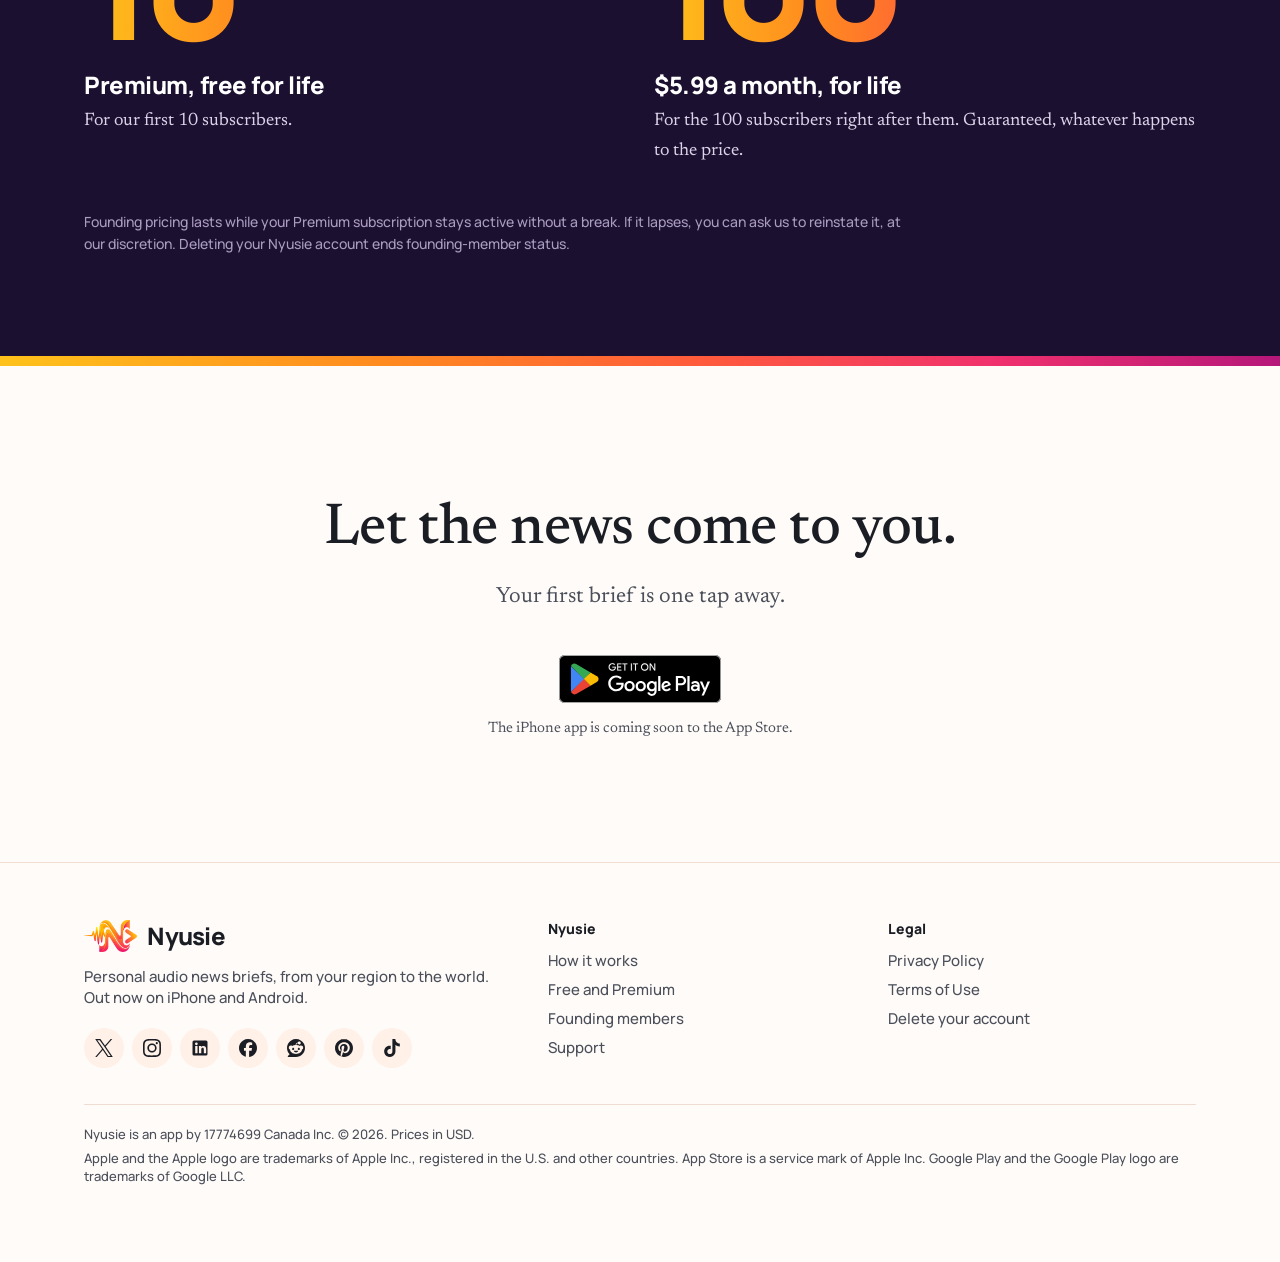
==== commit a301e86e: "Adding Google and Apple app store badges" ====
--- a/index.html
+++ b/index.html
@@ -208,7 +208,7 @@
     <div class="badges post">
       <!-- Official store badges (Apple first, per Apple's guidelines). Don't edit the badge images. -->
       <a class="badge-app" data-store="app" href="/#get"><img src="/assets/badges/app-store.svg" alt="Download on the App Store" width="144" height="48"></a>
-      <a class="badge-play" data-store="play" href="https://play.google.com/store/apps/details?id=com.nyusie.app"><img src="/assets/badges/google-play.png" alt="Get it on Google Play" width="186" height="72"></a>
+      <a class="badge-play" data-store="play" href="https://play.google.com/store/apps/details?id=com.nyusie.app"><img src="/assets/badges/google-play.svg" alt="Get it on Google Play" width="186" height="72"></a>
     </div>
     <p class="post small muted" id="ios-soon" hidden style="margin:14px 0 0">The iPhone app is coming soon to the App Store.</p>
   </div>
--- a/assets/css/site.css
+++ b/assets/css/site.css
@@ -346,12 +346,17 @@
 .times{flex-wrap:nowrap;white-space:nowrap;gap:0 .32em;font-size:clamp(30px,8.4vw,96px)}
 
 /* ---------- launch: official store badges ---------- */
-.badges{display:flex;flex-wrap:wrap;justify-content:center;align-items:center;gap:28px;margin-top:40px}
+.badges{display:flex;flex-wrap:wrap;justify-content:center;align-items:center;gap:16px;margin-top:40px}
 .badges a{display:block;line-height:0}
 .badges a[hidden]{display:none}
 .badge-app img{height:48px;width:auto}
 /* Google's badge file has built-in transparent padding; the negative margin lines its visible edge up with Apple's badge */
-.badge-play img{height:71px;width:auto;margin:-11.5px}
+.badge-play img{height:48px;width:auto;margin:0}
 .plan .annual{margin:6px 0 10px;font:600 15px var(--sans);color:var(--ink-2)}
 .plan .annual strong{color:var(--ink)}
 .legal .tm{display:block;margin-top:6px}
+/* Header brand scales smoothly with the screen width (Nov 2026) */
+.top .wrap{height:clamp(68px, 3vw + 56px, 92px)}
+.top .brand{font-size:clamp(22px, 1.2vw + 20px, 34px);gap:clamp(8px, .6vw + 6px, 14px)}
+.top .brand img{height:clamp(32px, 2.2vw + 29px, 50px);width:auto}
+@media(max-width:350px){.top nav a.cta{padding:8px 11px;font-size:13px}}
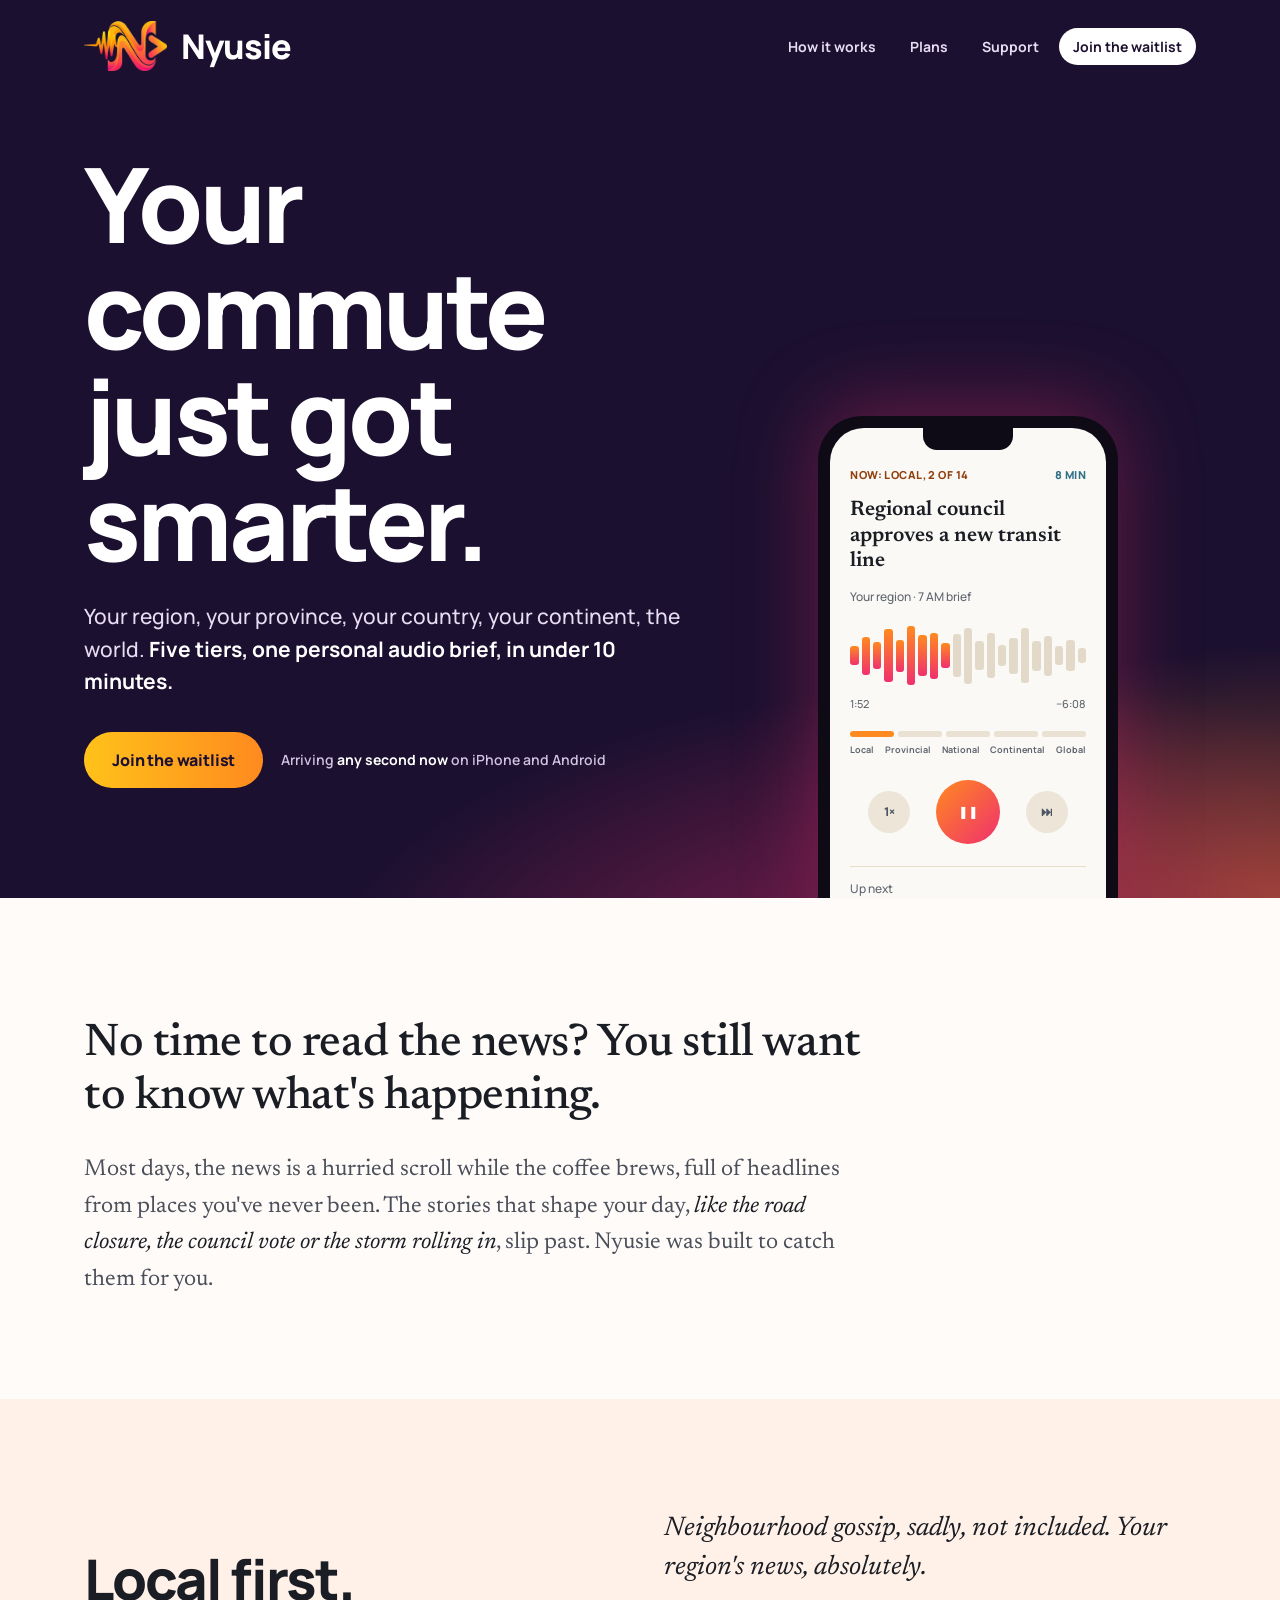
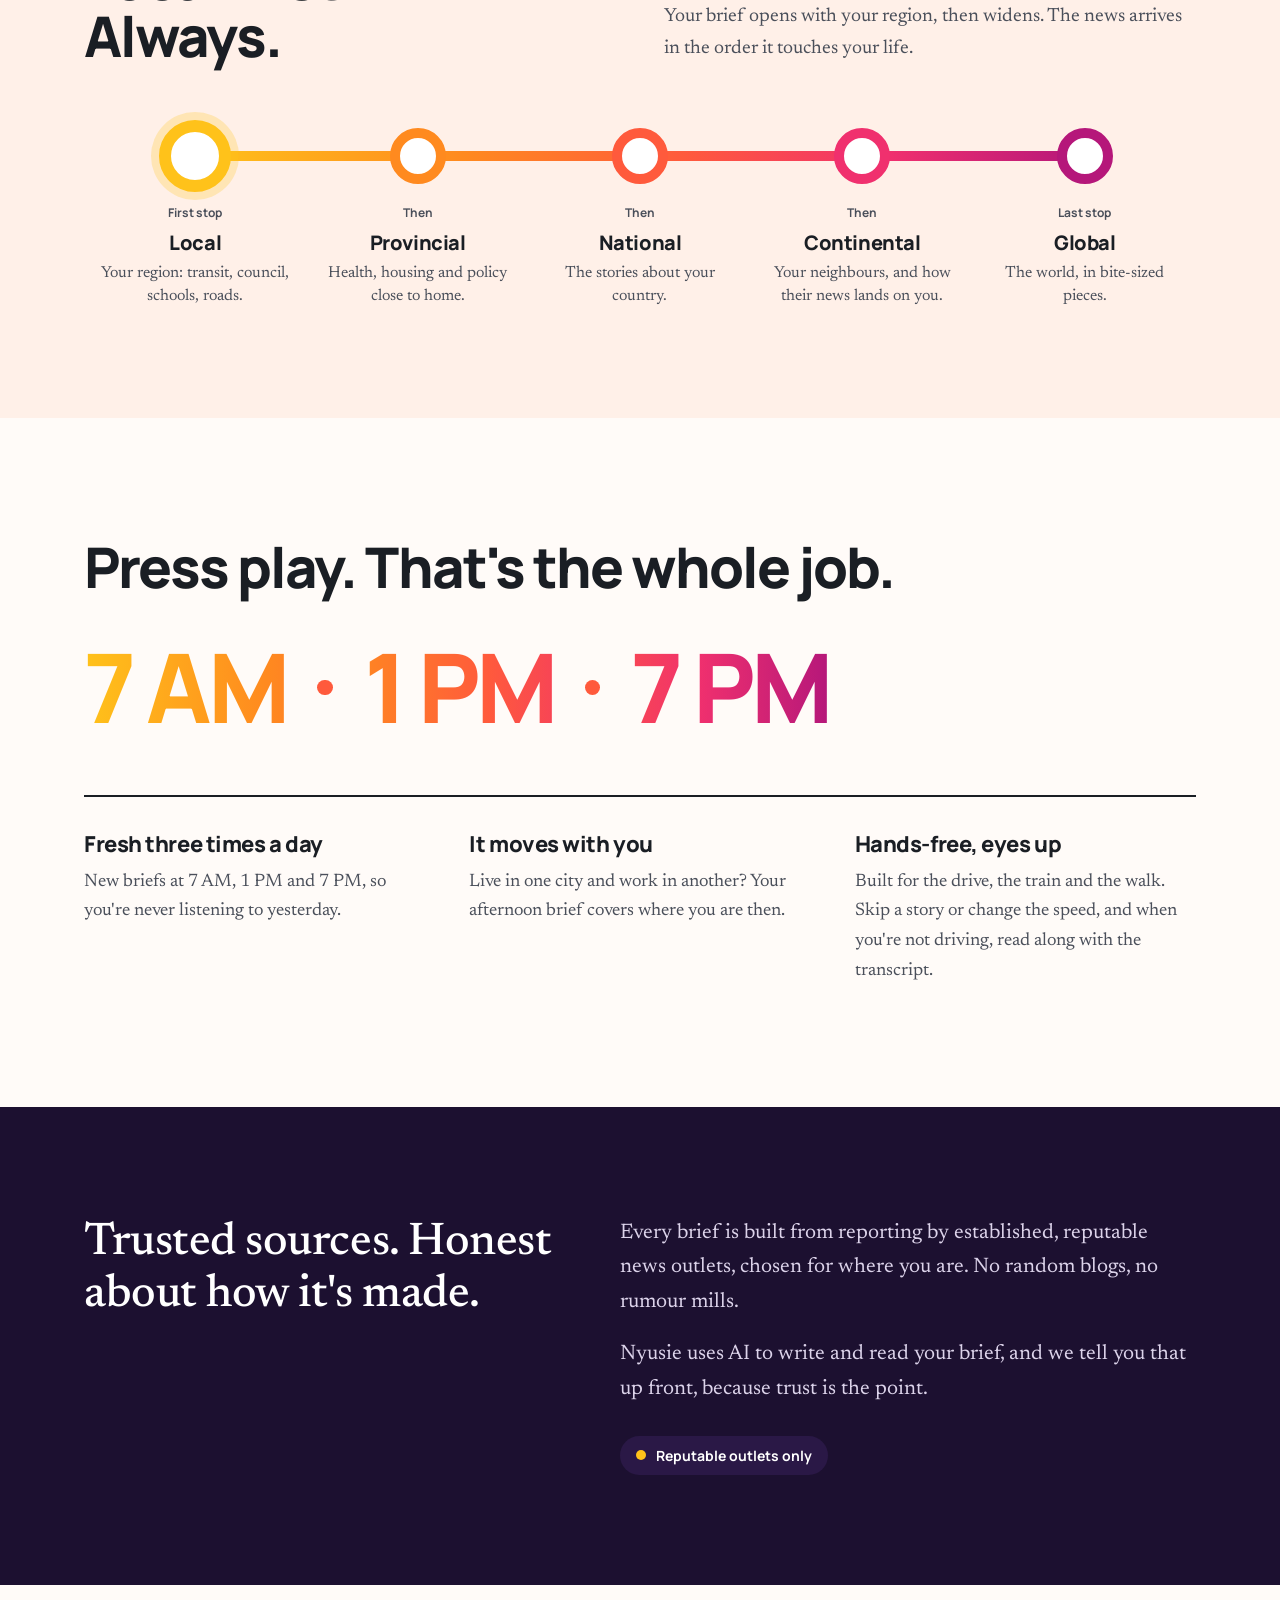
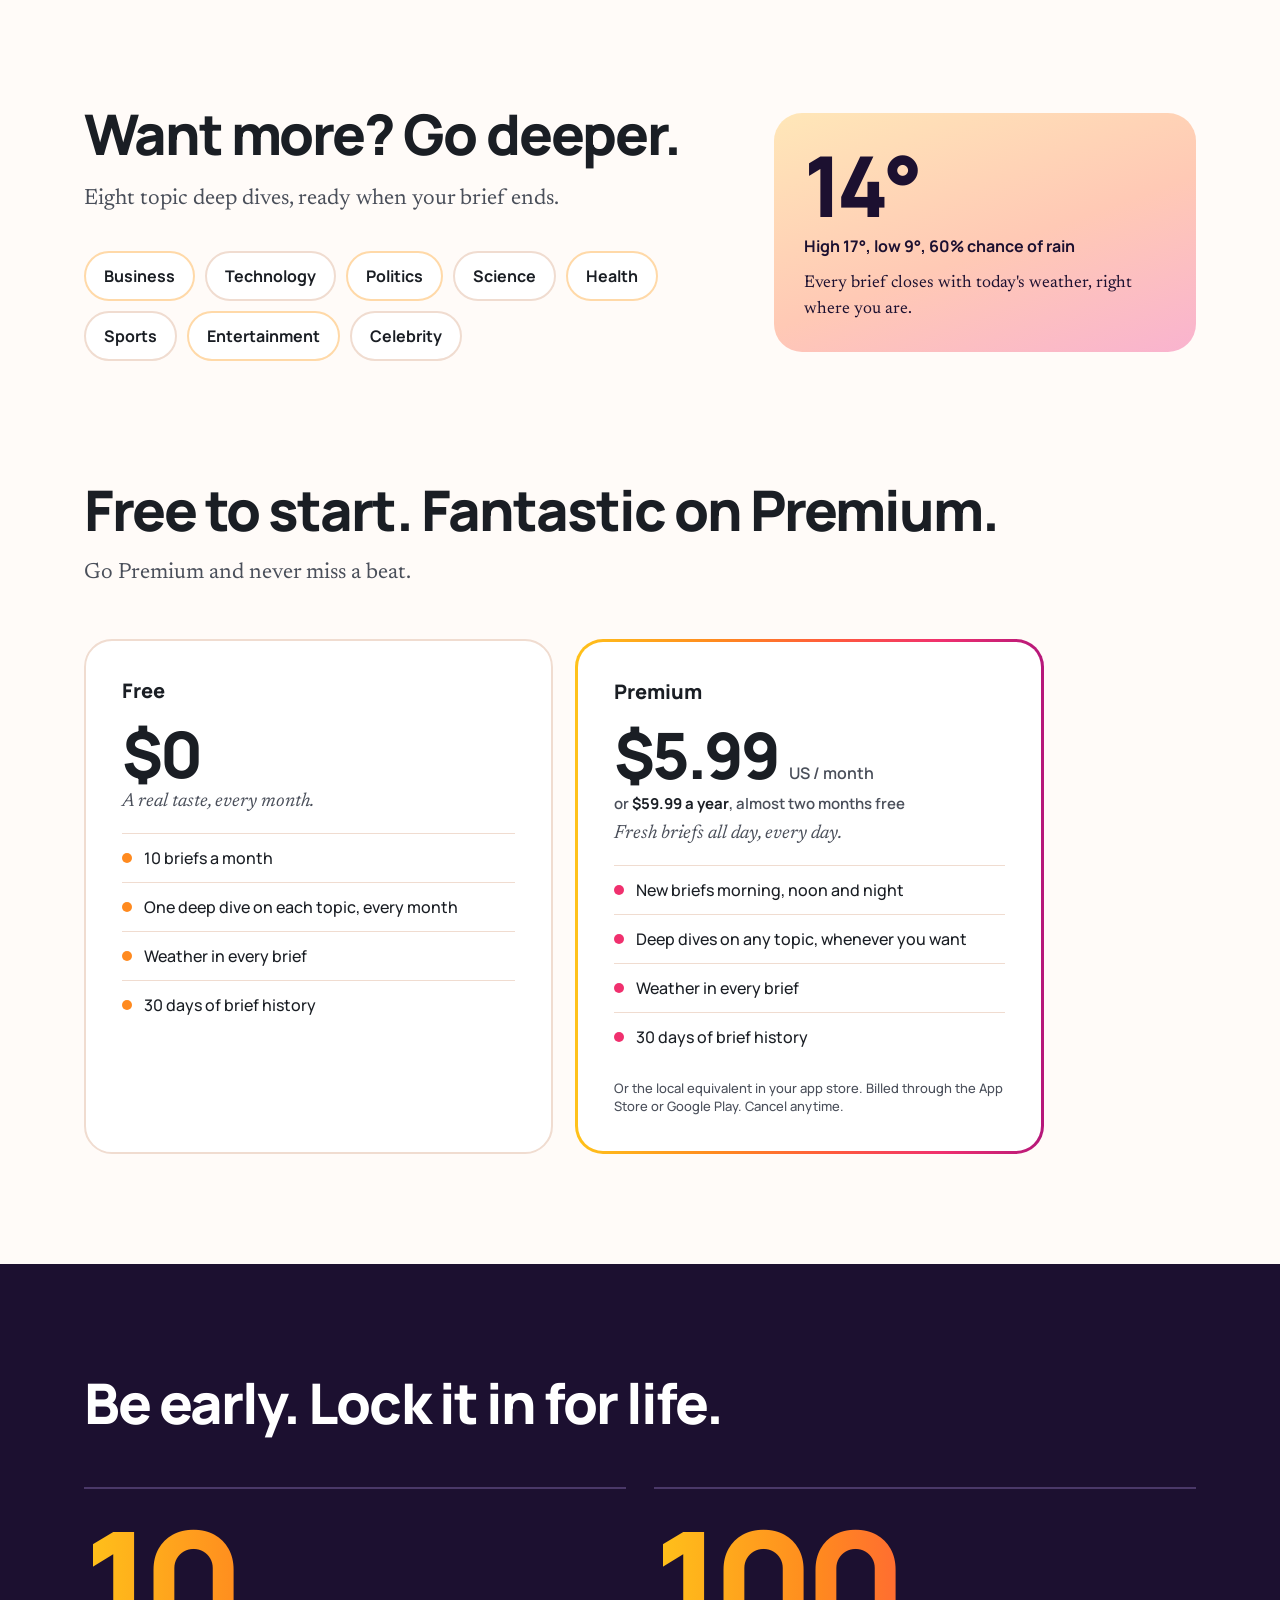
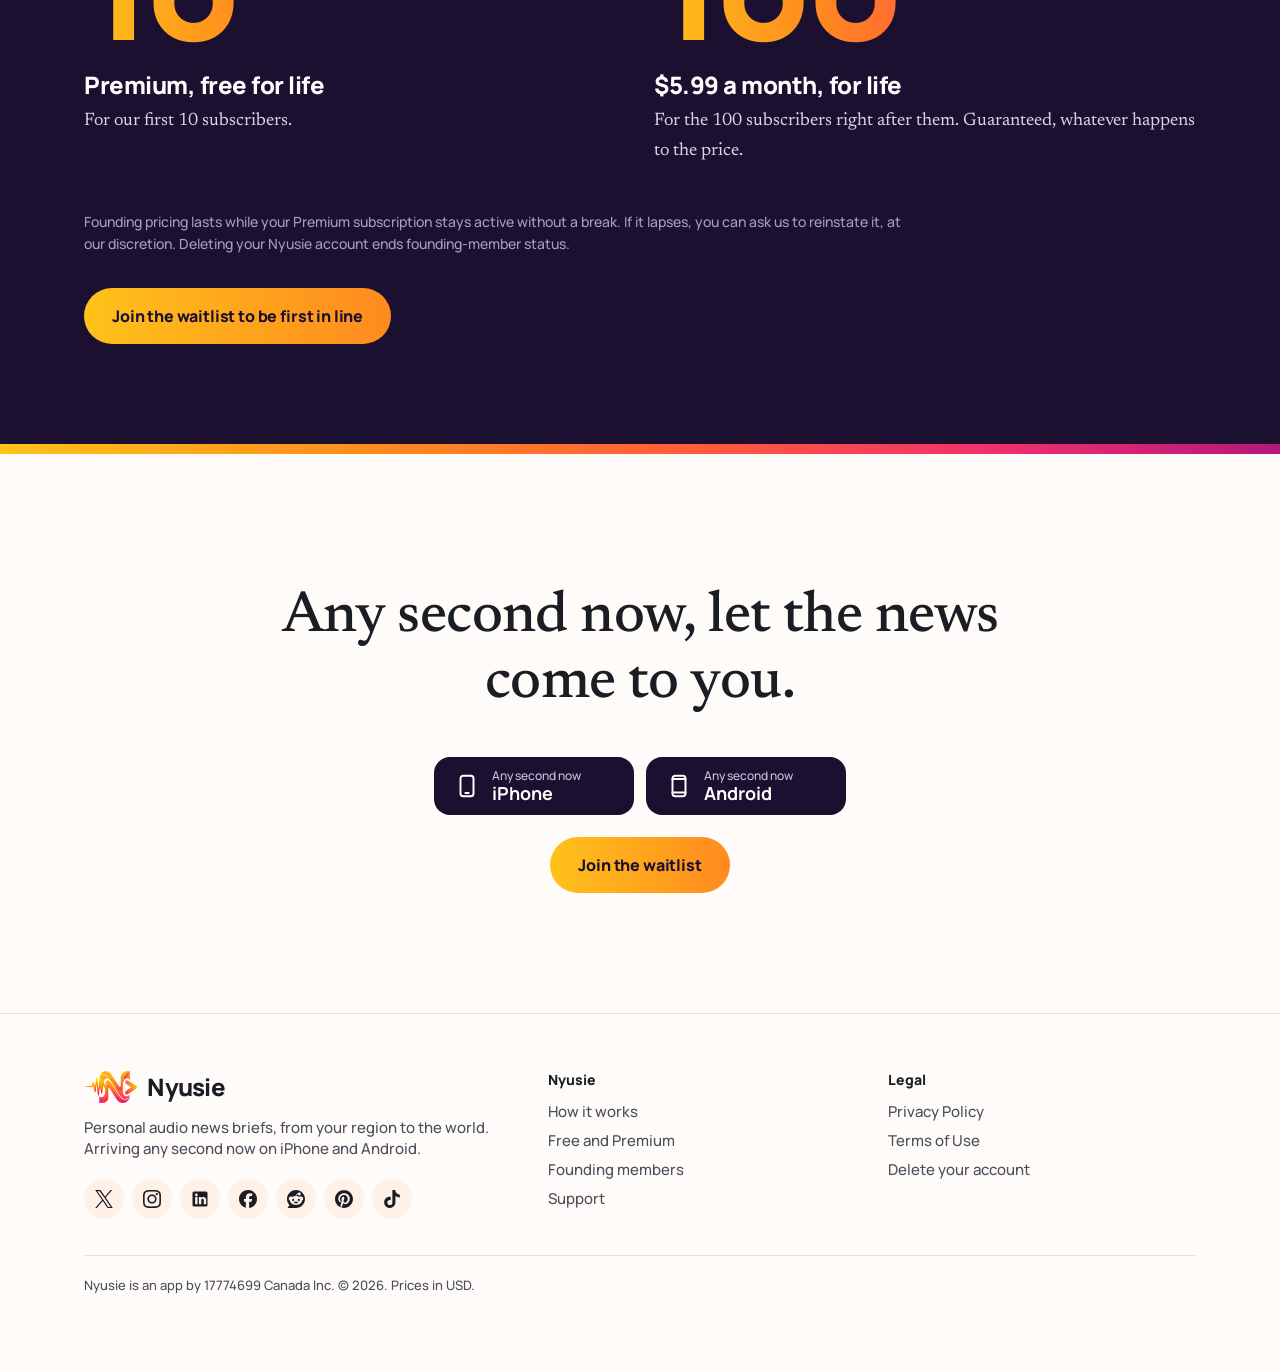
==== commit 463aaeb4: "Change launch date wording to anys second now" ====
--- a/index.html
+++ b/index.html
@@ -4,13 +4,13 @@
 <meta charset="utf-8">
 <meta name="viewport" content="width=device-width, initial-scale=1, viewport-fit=cover">
 <title>Nyusie: your commute just got smarter</title>
-<meta name="description" content="Nyusie turns the day's news into a personal audio brief: your region, province, country, continent and the world, in under 10 minutes. Launching November 6, 2026 on iPhone and Android.">
+<meta name="description" content="Nyusie turns the day's news into a personal audio brief: your region, province, country, continent and the world, in under 10 minutes. Arriving any second now on iPhone and Android.">
 <link rel="canonical" href="https://nyusie.com/">
 <meta name="theme-color" content="#1C1030">
 <meta property="og:type" content="website">
 <meta property="og:site_name" content="Nyusie">
 <meta property="og:title" content="Nyusie: your commute just got smarter">
-<meta property="og:description" content="Nyusie turns the day's news into a personal audio brief: your region, province, country, continent and the world, in under 10 minutes. Launching November 6, 2026 on iPhone and Android.">
+<meta property="og:description" content="Nyusie turns the day's news into a personal audio brief: your region, province, country, continent and the world, in under 10 minutes. Arriving any second now on iPhone and Android.">
 <meta property="og:url" content="https://nyusie.com/">
 <meta property="og:image" content="https://nyusie.com/logo.png">
 <link rel="icon" href="/favicon.png" type="image/png">
@@ -75,7 +75,7 @@
       <p class="sub">Your region, your province, your country, your continent, the world. <strong>Five tiers, one personal audio brief, in under 10 minutes.</strong></p>
       <div class="hero-ctas">
         <a class="btn btn-sun pre" href="/waitlist/">Join the waitlist</a><a class="btn btn-sun post" href="#get">Get Nyusie free</a>
-        <span class="launch pre">Launching <b>November 6</b> on iPhone and Android</span><span class="launch post">Out now on <b>iPhone and Android</b></span>
+        <span class="launch pre">Arriving <b>any second now</b> on iPhone and Android</span><span class="launch post">Out now on <b>iPhone and Android</b></span>
       </div>
     </div>
     <div class="phone" aria-label="The Nyusie player in the app">
@@ -198,11 +198,11 @@
 
 <section class="close" id="get">
   <div class="wrap">
-    <h2 class="warm-h pre">From November 6, let the news come to you.</h2><h2 class="warm-h post">Let the news come to you.</h2>
+    <h2 class="warm-h pre">Any second now, let the news come to you.</h2><h2 class="warm-h post">Let the news come to you.</h2>
     <p class="lead post" style="margin:18px auto 0">Your first brief is one tap away.</p>
     <div class="stores pre">
-      <span class="store"><svg viewBox="0 0 24 24" fill="none" stroke="currentColor" stroke-width="1.8" stroke-linecap="round" aria-hidden="true"><rect x="6" y="2.5" width="12" height="19" rx="2.5"/><path d="M10.5 18.5h3"/></svg><span><small>Coming November 6</small><b>iPhone</b></span></span>
-      <span class="store"><svg viewBox="0 0 24 24" fill="none" stroke="currentColor" stroke-width="1.8" stroke-linecap="round" aria-hidden="true"><rect x="6" y="2.5" width="12" height="19" rx="2.5"/><path d="M6 5.5h12M6 18h12"/></svg><span><small>Coming November 6</small><b>Android</b></span></span>
+      <span class="store"><svg viewBox="0 0 24 24" fill="none" stroke="currentColor" stroke-width="1.8" stroke-linecap="round" aria-hidden="true"><rect x="6" y="2.5" width="12" height="19" rx="2.5"/><path d="M10.5 18.5h3"/></svg><span><small>Any second now</small><b>iPhone</b></span></span>
+      <span class="store"><svg viewBox="0 0 24 24" fill="none" stroke="currentColor" stroke-width="1.8" stroke-linecap="round" aria-hidden="true"><rect x="6" y="2.5" width="12" height="19" rx="2.5"/><path d="M6 5.5h12M6 18h12"/></svg><span><small>Any second now</small><b>Android</b></span></span>
     </div>
     <p class="pre" style="margin:22px 0 0"><a class="btn btn-sun" href="/waitlist/">Join the waitlist</a></p>
     <div class="badges post">
@@ -219,7 +219,7 @@
     <div class="f-cols">
       <div>
         <a class="brand" href="/" aria-label="Nyusie home"><img src="/logo-header.png" alt="" width="53" height="32">Nyusie</a>
-        <p style="margin:14px 0 0;max-width:30em">Personal audio news briefs, from your region to the world. <span class="pre">Launching November 6, 2026 on iPhone and Android.</span><span class="post">Out now on iPhone and Android.</span></p>
+        <p style="margin:14px 0 0;max-width:30em">Personal audio news briefs, from your region to the world. <span class="pre">Arriving any second now on iPhone and Android.</span><span class="post">Out now on iPhone and Android.</span></p>
         <ul class="social" aria-label="Nyusie on social media"><li><a href="https://x.com/nyusieapp" rel="noopener me" target="_blank" aria-label="Nyusie on X"><svg viewBox="0 0 24 24" aria-hidden="true"><path fill="currentColor" d="M14.234 10.162 22.977 0h-2.072l-7.591 8.824L7.251 0H.258l9.168 13.343L.258 24H2.33l8.016-9.318L16.749 24h6.993zm-2.837 3.299-.929-1.329L3.076 1.56h3.182l5.965 8.532.929 1.329 7.754 11.09h-3.182z"/></svg></a></li><li><a href="https://www.instagram.com/nyusie.app/" rel="noopener me" target="_blank" aria-label="Nyusie on Instagram"><svg viewBox="0 0 24 24" aria-hidden="true"><path fill="currentColor" d="M7.0301.084c-1.2768.0602-2.1487.264-2.911.5634-.7888.3075-1.4575.72-2.1228 1.3877-.6652.6677-1.075 1.3368-1.3802 2.127-.2954.7638-.4956 1.6365-.552 2.914-.0564 1.2775-.0689 1.6882-.0626 4.947.0062 3.2586.0206 3.6671.0825 4.9473.061 1.2765.264 2.1482.5635 2.9107.308.7889.72 1.4573 1.388 2.1228.6679.6655 1.3365 1.0743 2.1285 1.38.7632.295 1.6361.4961 2.9134.552 1.2773.056 1.6884.069 4.9462.0627 3.2578-.0062 3.668-.0207 4.9478-.0814 1.28-.0607 2.147-.2652 2.9098-.5633.7889-.3086 1.4578-.72 2.1228-1.3881.665-.6682 1.0745-1.3378 1.3795-2.1284.2957-.7632.4966-1.636.552-2.9124.056-1.2809.0692-1.6898.063-4.948-.0063-3.2583-.021-3.6668-.0817-4.9465-.0607-1.2797-.264-2.1487-.5633-2.9117-.3084-.7889-.72-1.4568-1.3876-2.1228C21.2982 1.33 20.628.9208 19.8378.6165 19.074.321 18.2017.1197 16.9244.0645 15.6471.0093 15.236-.005 11.977.0014 8.718.0076 8.31.0215 7.0301.0839m.1402 21.6932c-1.17-.0509-1.8053-.2453-2.2287-.408-.5606-.216-.96-.4771-1.3819-.895-.422-.4178-.6811-.8186-.9-1.378-.1644-.4234-.3624-1.058-.4171-2.228-.0595-1.2645-.072-1.6442-.079-4.848-.007-3.2037.0053-3.583.0607-4.848.05-1.169.2456-1.805.408-2.2282.216-.5613.4762-.96.895-1.3816.4188-.4217.8184-.6814 1.3783-.9003.423-.1651 1.0575-.3614 2.227-.4171 1.2655-.06 1.6447-.072 4.848-.079 3.2033-.007 3.5835.005 4.8495.0608 1.169.0508 1.8053.2445 2.228.408.5608.216.96.4754 1.3816.895.4217.4194.6816.8176.9005 1.3787.1653.4217.3617 1.056.4169 2.2263.0602 1.2655.0739 1.645.0796 4.848.0058 3.203-.0055 3.5834-.061 4.848-.051 1.17-.245 1.8055-.408 2.2294-.216.5604-.4763.96-.8954 1.3814-.419.4215-.8181.6811-1.3783.9-.4224.1649-1.0577.3617-2.2262.4174-1.2656.0595-1.6448.072-4.8493.079-3.2045.007-3.5825-.006-4.848-.0608M16.953 5.5864A1.44 1.44 0 1 0 18.39 4.144a1.44 1.44 0 0 0-1.437 1.4424M5.8385 12.012c.0067 3.4032 2.7706 6.1557 6.173 6.1493 3.4026-.0065 6.157-2.7701 6.1506-6.1733-.0065-3.4032-2.771-6.1565-6.174-6.1498-3.403.0067-6.156 2.771-6.1496 6.1738M8 12.0077a4 4 0 1 1 4.008 3.9921A3.9996 3.9996 0 0 1 8 12.0077"/></svg></a></li><li><a href="https://www.linkedin.com/company/nyusie/" rel="noopener me" target="_blank" aria-label="Nyusie on LinkedIn"><svg viewBox="0 0 24 24" aria-hidden="true"><path fill="currentColor" d="M4 2h16a2 2 0 0 1 2 2v16a2 2 0 0 1-2 2H4a2 2 0 0 1-2-2V4a2 2 0 0 1 2-2zm1.6 7.4V19h3.1V9.4H5.6zm1.55-4.7a1.8 1.8 0 1 0 0 3.6 1.8 1.8 0 0 0 0-3.6zM10.6 9.4V19h3.1v-5c0-1.4.6-2.3 1.8-2.3s1.6.9 1.6 2.3v5h3.1v-5.6c0-2.8-1.3-4.2-3.6-4.2-1.4 0-2.4.6-2.9 1.5V9.4h-3.1z"/></svg></a></li><li><a href="https://www.facebook.com/profile.php?id=61595469095365" rel="noopener me" target="_blank" aria-label="Nyusie on Facebook"><svg viewBox="0 0 24 24" aria-hidden="true"><path fill="currentColor" d="M9.101 23.691v-7.98H6.627v-3.667h2.474v-1.58c0-4.085 1.848-5.978 5.858-5.978.401 0 .955.042 1.468.103a8.68 8.68 0 0 1 1.141.195v3.325a8.623 8.623 0 0 0-.653-.036 26.805 26.805 0 0 0-.733-.009c-.707 0-1.259.096-1.675.309a1.686 1.686 0 0 0-.679.622c-.258.42-.374.995-.374 1.752v1.297h3.919l-.386 2.103-.287 1.564h-3.246v8.245C19.396 23.238 24 18.179 24 12.044c0-6.627-5.373-12-12-12s-12 5.373-12 12c0 5.628 3.874 10.35 9.101 11.647Z"/></svg></a></li><li><a href="https://www.reddit.com/user/Nyusie/" rel="noopener me" target="_blank" aria-label="Nyusie on Reddit"><svg viewBox="0 0 24 24" aria-hidden="true"><path fill="currentColor" d="M12 0C5.373 0 0 5.373 0 12c0 3.314 1.343 6.314 3.515 8.485l-2.286 2.286C.775 23.225 1.097 24 1.738 24H12c6.627 0 12-5.373 12-12S18.627 0 12 0Zm4.388 3.199c1.104 0 1.999.895 1.999 1.999 0 1.105-.895 2-1.999 2-.946 0-1.739-.657-1.947-1.539v.002c-1.147.162-2.032 1.15-2.032 2.341v.007c1.776.067 3.4.567 4.686 1.363.473-.363 1.064-.58 1.707-.58 1.547 0 2.802 1.254 2.802 2.802 0 1.117-.655 2.081-1.601 2.531-.088 3.256-3.637 5.876-7.997 5.876-4.361 0-7.905-2.617-7.998-5.87-.954-.447-1.614-1.415-1.614-2.538 0-1.548 1.255-2.802 2.803-2.802.645 0 1.239.218 1.712.585 1.275-.79 2.881-1.291 4.64-1.365v-.01c0-1.663 1.263-3.034 2.88-3.207.188-.911.993-1.595 1.959-1.595Zm-8.085 8.376c-.784 0-1.459.78-1.506 1.797-.047 1.016.64 1.429 1.426 1.429.786 0 1.371-.369 1.418-1.385.047-1.017-.553-1.841-1.338-1.841Zm7.406 0c-.786 0-1.385.824-1.338 1.841.047 1.017.634 1.385 1.418 1.385.785 0 1.473-.413 1.426-1.429-.046-1.017-.721-1.797-1.506-1.797Zm-3.703 4.013c-.974 0-1.907.048-2.77.135-.147.015-.241.168-.183.305.483 1.154 1.622 1.964 2.953 1.964 1.33 0 2.47-.81 2.953-1.964.057-.137-.037-.29-.184-.305-.863-.087-1.795-.135-2.769-.135Z"/></svg></a></li><li><a href="https://www.pinterest.com/Nyusieapp/" rel="noopener me" target="_blank" aria-label="Nyusie on Pinterest"><svg viewBox="0 0 24 24" aria-hidden="true"><path fill="currentColor" d="M12.017 0C5.396 0 .029 5.367.029 11.987c0 5.079 3.158 9.417 7.618 11.162-.105-.949-.199-2.403.041-3.439.219-.937 1.406-5.957 1.406-5.957s-.359-.72-.359-1.781c0-1.663.967-2.911 2.168-2.911 1.024 0 1.518.769 1.518 1.688 0 1.029-.653 2.567-.992 3.992-.285 1.193.6 2.165 1.775 2.165 2.128 0 3.768-2.245 3.768-5.487 0-2.861-2.063-4.869-5.008-4.869-3.41 0-5.409 2.562-5.409 5.199 0 1.033.394 2.143.889 2.741.099.12.112.225.085.345-.09.375-.293 1.199-.334 1.363-.053.225-.172.271-.401.165-1.495-.69-2.433-2.878-2.433-4.646 0-3.776 2.748-7.252 7.92-7.252 4.158 0 7.392 2.967 7.392 6.923 0 4.135-2.607 7.462-6.233 7.462-1.214 0-2.354-.629-2.758-1.379l-.749 2.848c-.269 1.045-1.004 2.352-1.498 3.146 1.123.345 2.306.535 3.55.535 6.607 0 11.985-5.365 11.985-11.987C23.97 5.39 18.592.026 11.985.026L12.017 0z"/></svg></a></li><li><a href="https://www.tiktok.com/@nyusie.app" rel="noopener me" target="_blank" aria-label="Nyusie on TikTok"><svg viewBox="0 0 24 24" aria-hidden="true"><path fill="currentColor" d="M12.525.02c1.31-.02 2.61-.01 3.91-.02.08 1.53.63 3.09 1.75 4.17 1.12 1.11 2.7 1.62 4.24 1.79v4.03c-1.44-.05-2.89-.35-4.2-.97-.57-.26-1.1-.59-1.62-.93-.01 2.92.01 5.84-.02 8.75-.08 1.4-.54 2.79-1.35 3.94-1.31 1.92-3.58 3.17-5.91 3.21-1.43.08-2.86-.31-4.08-1.03-2.02-1.19-3.44-3.37-3.65-5.71-.02-.5-.03-1-.01-1.49.18-1.9 1.12-3.72 2.58-4.96 1.66-1.44 3.98-2.13 6.15-1.72.02 1.48-.04 2.96-.04 4.44-.99-.32-2.15-.23-3.02.37-.63.41-1.11 1.04-1.36 1.75-.21.51-.15 1.07-.14 1.61.24 1.64 1.82 3.02 3.5 2.87 1.12-.01 2.19-.66 2.77-1.61.19-.33.4-.67.41-1.06.1-1.79.06-3.57.07-5.36.01-4.03-.01-8.05.02-12.07z"/></svg></a></li></ul>
       </div>
       <div><h4>Nyusie</h4><ul><li><a href="/#how">How it works</a></li><li><a href="/#plans">Free and Premium</a></li><li><a href="/#founding">Founding members</a></li><li><a href="/support/">Support</a></li></ul></div>
--- a/assets/css/site.css
+++ b/assets/css/site.css
@@ -346,12 +346,12 @@
 .times{flex-wrap:nowrap;white-space:nowrap;gap:0 .32em;font-size:clamp(30px,8.4vw,96px)}
 
 /* ---------- launch: official store badges ---------- */
-.badges{display:flex;flex-wrap:wrap;justify-content:center;align-items:center;gap:16px;margin-top:40px}
+.badges{display:flex;flex-wrap:wrap;justify-content:center;align-items:center;gap:18px;margin-top:40px}
 .badges a{display:block;line-height:0}
 .badges a[hidden]{display:none}
-.badge-app img{height:48px;width:auto}
+.badge-app img{height:clamp(52px, 1.5vw + 46px, 64px);width:auto}
 /* Google's badge file has built-in transparent padding; the negative margin lines its visible edge up with Apple's badge */
-.badge-play img{height:48px;width:auto;margin:0}
+.badge-play img{height:clamp(52px, 1.5vw + 46px, 64px);width:auto;margin:0}
 .plan .annual{margin:6px 0 10px;font:600 15px var(--sans);color:var(--ink-2)}
 .plan .annual strong{color:var(--ink)}
 .legal .tm{display:block;margin-top:6px}
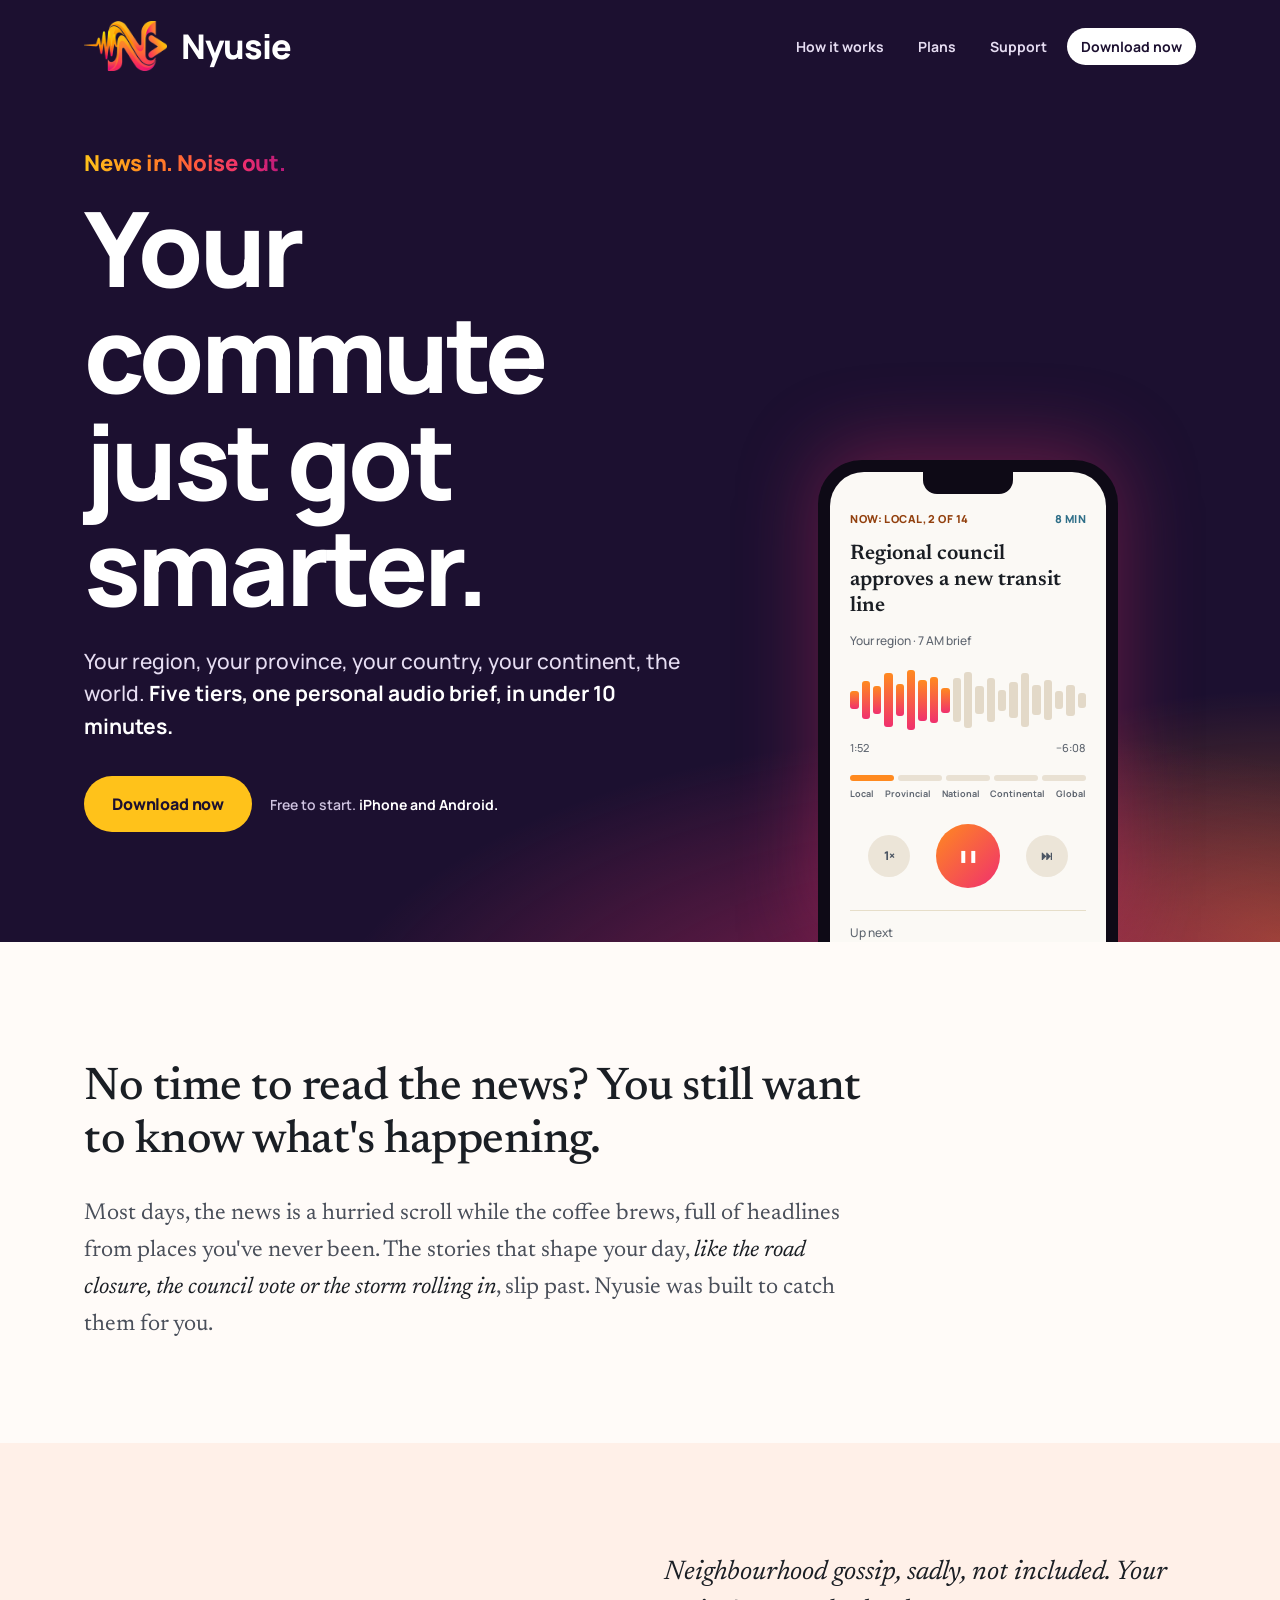
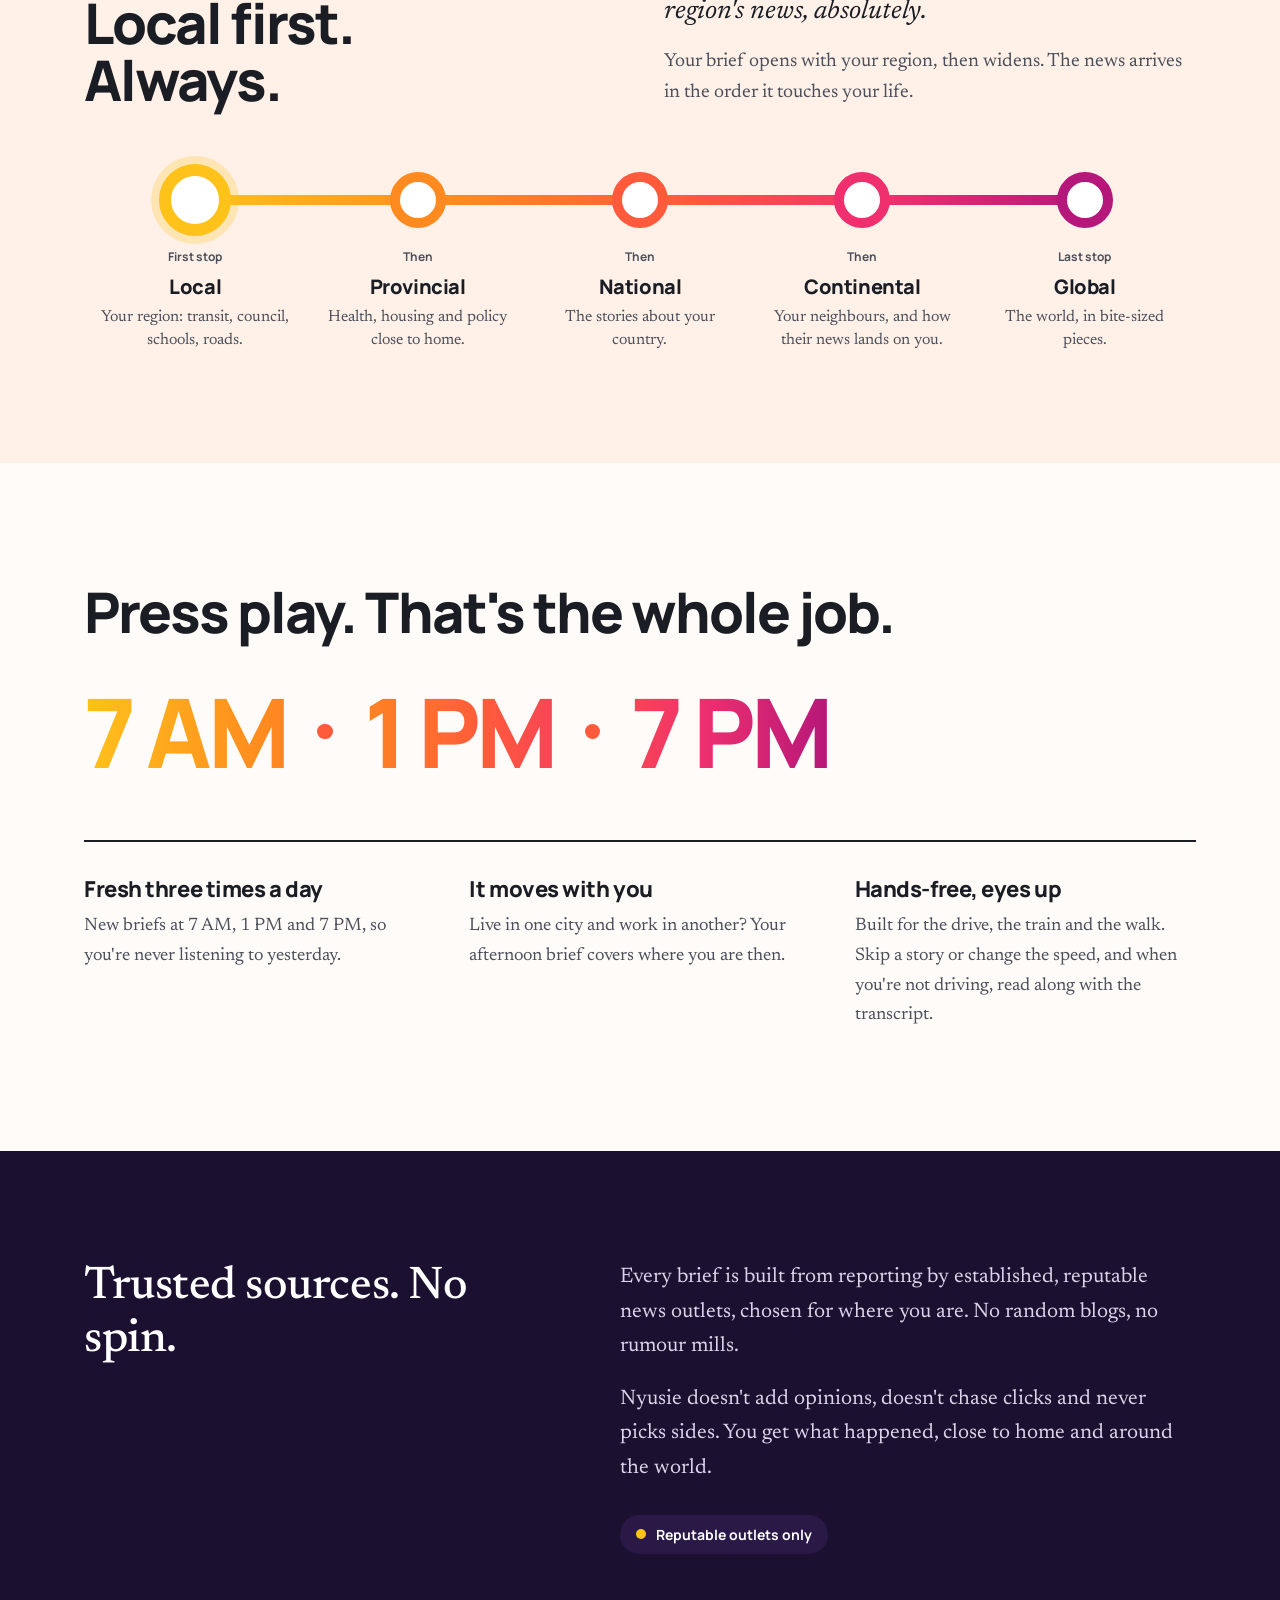
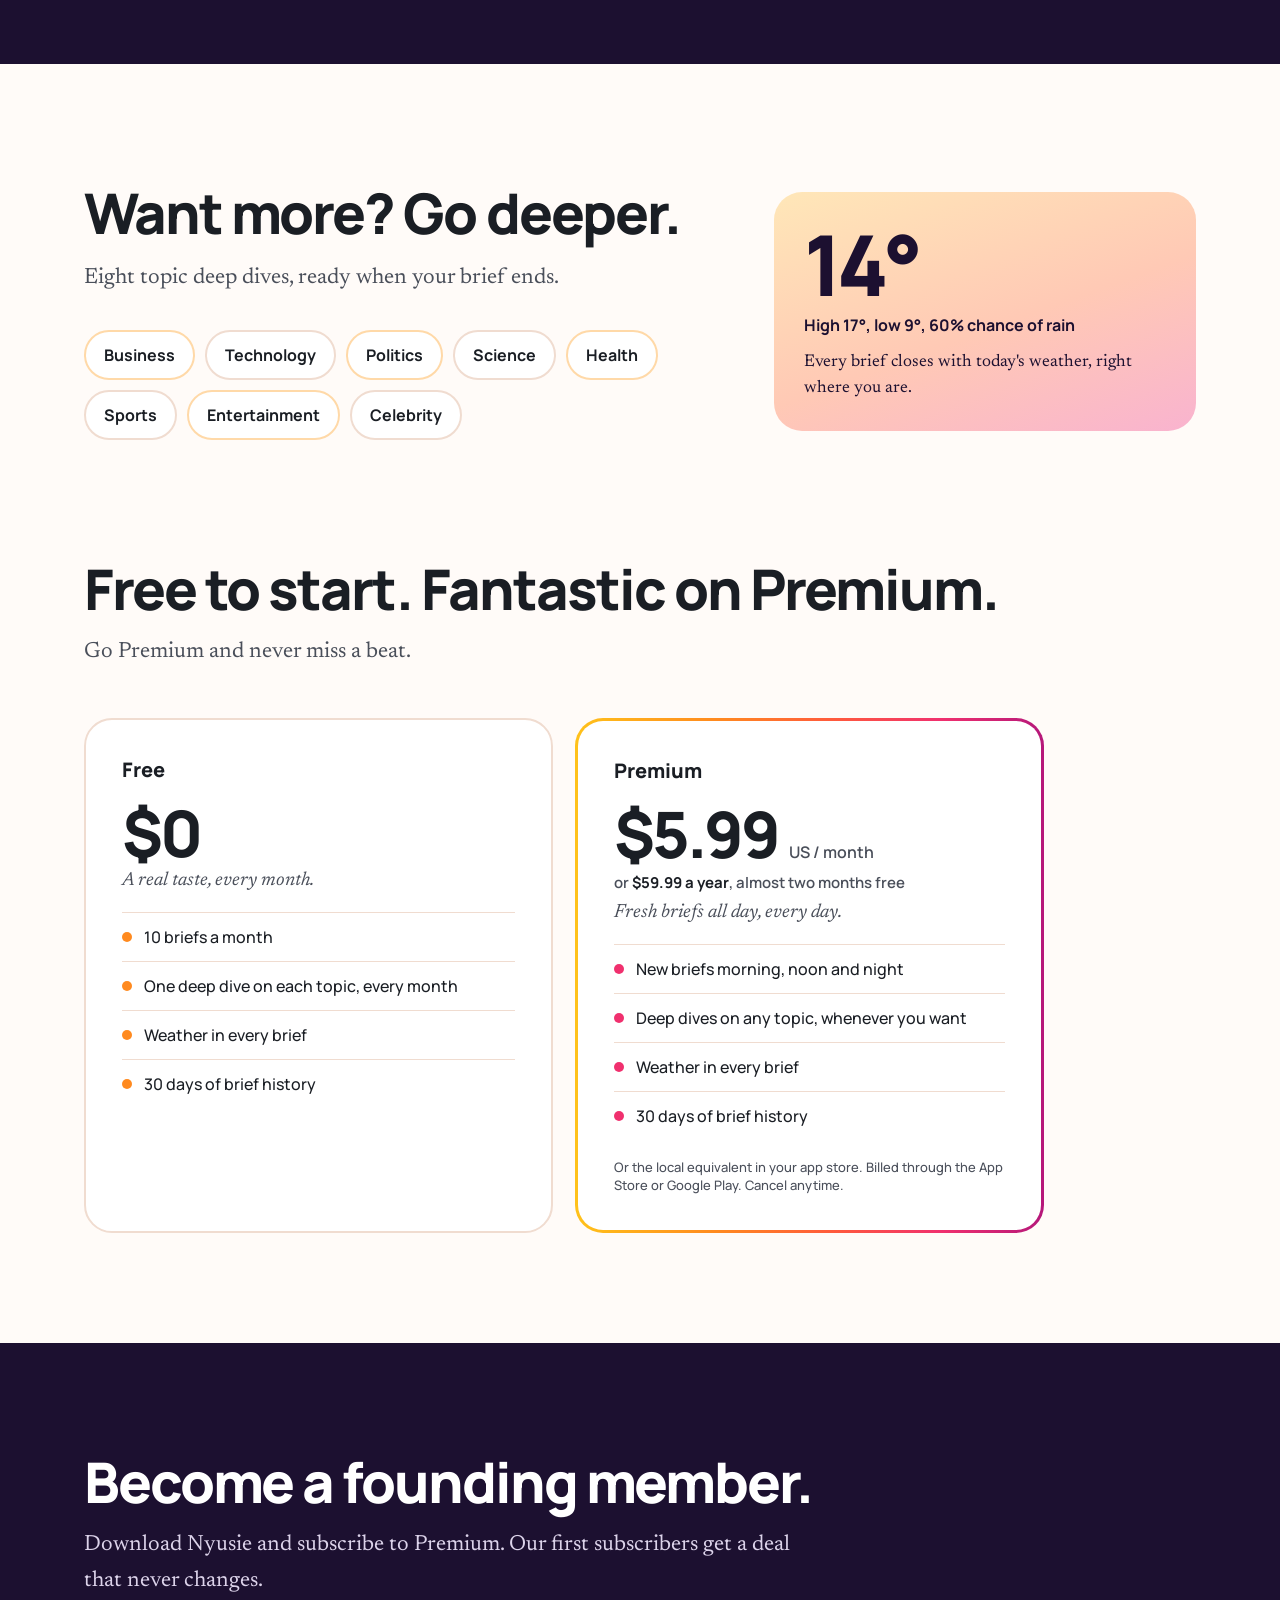
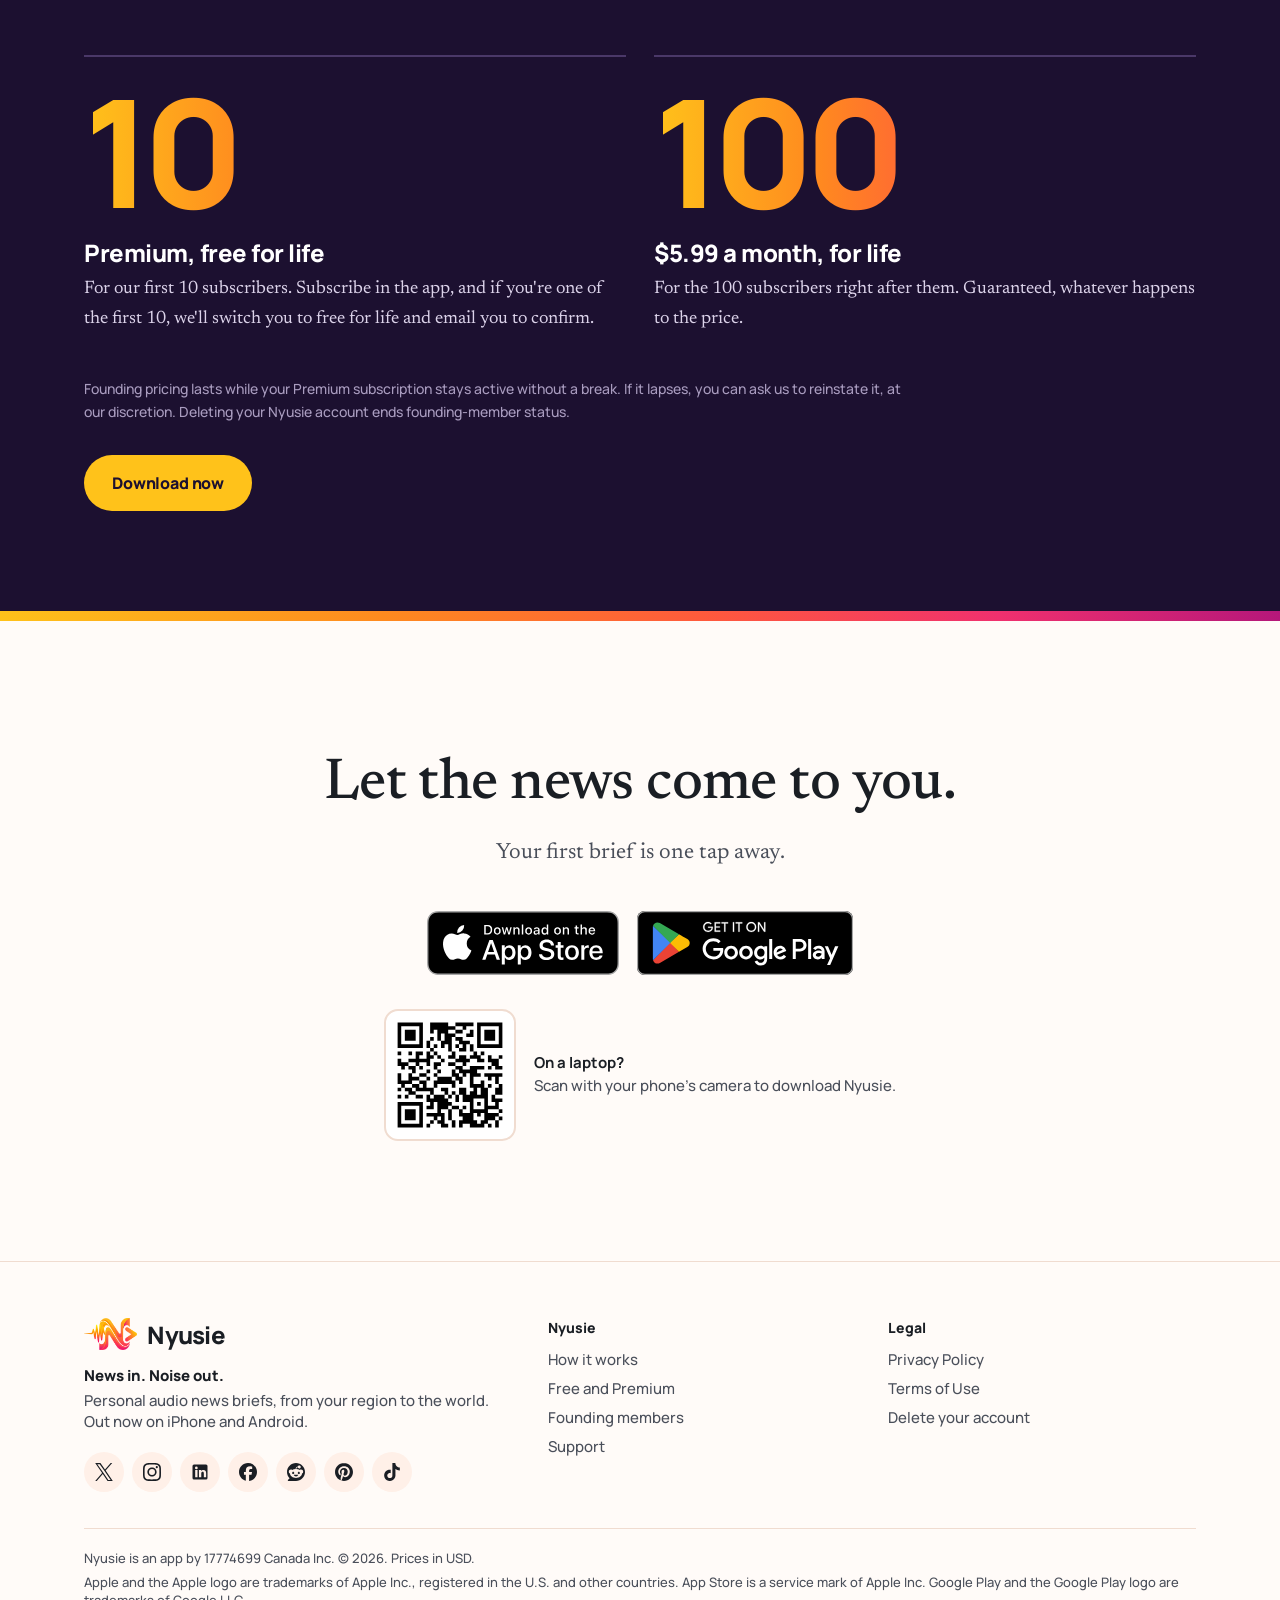
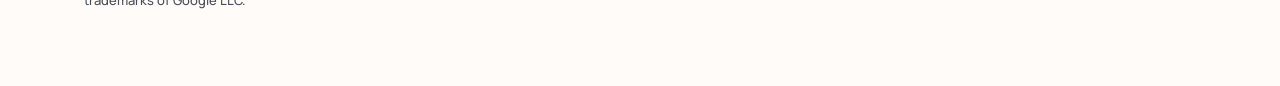
==== commit 8ab69811: "Add files via upload" ====
--- a/index.html
+++ b/index.html
@@ -3,14 +3,14 @@
 <head>
 <meta charset="utf-8">
 <meta name="viewport" content="width=device-width, initial-scale=1, viewport-fit=cover">
-<title>Nyusie: your commute just got smarter</title>
-<meta name="description" content="Nyusie turns the day's news into a personal audio brief: your region, province, country, continent and the world, in under 10 minutes. Arriving any second now on iPhone and Android.">
+<title>Nyusie: News in. Noise out.</title>
+<meta name="description" content="Nyusie turns the day's news into a personal audio brief: your region, province, country, continent and the world, in under 10 minutes. Available now on iPhone and Android.">
 <link rel="canonical" href="https://nyusie.com/">
 <meta name="theme-color" content="#1C1030">
 <meta property="og:type" content="website">
 <meta property="og:site_name" content="Nyusie">
-<meta property="og:title" content="Nyusie: your commute just got smarter">
-<meta property="og:description" content="Nyusie turns the day's news into a personal audio brief: your region, province, country, continent and the world, in under 10 minutes. Arriving any second now on iPhone and Android.">
+<meta property="og:title" content="Nyusie: News in. Noise out.">
+<meta property="og:description" content="Nyusie turns the day's news into a personal audio brief: your region, province, country, continent and the world, in under 10 minutes. Available now on iPhone and Android.">
 <meta property="og:url" content="https://nyusie.com/">
 <meta property="og:image" content="https://nyusie.com/logo.png">
 <link rel="icon" href="/favicon.png" type="image/png">
@@ -64,18 +64,19 @@
 <header class="top">
   <div class="wrap">
     <a class="brand" href="/" aria-label="Nyusie home"><img src="/logo-header.png" alt="" width="53" height="32">Nyusie</a>
-    <nav aria-label="Main"><a href="/#how">How it works</a><a href="/#plans">Plans</a><a href="/support/">Support</a><a class="cta pre" href="/waitlist/">Join the waitlist</a><a class="cta post" href="/#get">Get the app</a></nav>
+    <nav aria-label="Main"><a href="/#how">How it works</a><a href="/#plans">Plans</a><a href="/support/">Support</a><a class="cta pre" href="/waitlist/">Join the waitlist</a><a class="cta post" href="/#get" data-download="nav">Download now</a></nav>
   </div>
 </header>
 <main id="main">
 <section class="hero">
   <div class="wrap hero-grid">
     <div>
+      <p class="kicker">News in. Noise out.</p>
       <h1 class="bold"><span>Your commute</span><span>just got</span><span>smarter.</span></h1>
       <p class="sub">Your region, your province, your country, your continent, the world. <strong>Five tiers, one personal audio brief, in under 10 minutes.</strong></p>
       <div class="hero-ctas">
-        <a class="btn btn-sun pre" href="/waitlist/">Join the waitlist</a><a class="btn btn-sun post" href="#get">Get Nyusie free</a>
-        <span class="launch pre">Arriving <b>any second now</b> on iPhone and Android</span><span class="launch post">Out now on <b>iPhone and Android</b></span>
+        <a class="btn btn-sun pre" href="/waitlist/">Join the waitlist</a><a class="btn btn-sun post" href="#get" data-download="hero">Download now</a>
+        <span class="launch pre">Arriving <b>any second now</b> on iPhone and Android</span><span class="launch post">Free to start. <b>iPhone and Android.</b></span>
       </div>
     </div>
     <div class="phone" aria-label="The Nyusie player in the app">
@@ -137,10 +138,10 @@
 
 <section class="trust">
   <div class="wrap trust-grid">
-    <h2 class="warm-h">Trusted sources. Honest about how it's made.</h2>
+    <h2 class="warm-h">Trusted sources. No spin.</h2>
     <div>
       <p>Every brief is built from reporting by established, reputable news outlets, chosen for where you are. No random blogs, no rumour mills.</p>
-      <p>Nyusie uses AI to write and read your brief, and we tell you that up front, because trust is the point.</p>
+      <p>Nyusie doesn't add opinions, doesn't chase clicks and never picks sides. You get what happened, close to home and around the world.</p>
       <span class="pill"><i></i>Reputable outlets only</span>
     </div>
   </div>
@@ -186,13 +187,15 @@
 
 <section class="found" id="founding">
   <div class="wrap">
-    <h2 class="bold">Be early. Lock it in for life.</h2>
+    <h2 class="bold">Become a founding member.</h2>
+    <p class="lead found-lead">Download Nyusie and subscribe to Premium. Our first subscribers get a deal that never changes.</p>
     <div class="f-grid">
-      <div class="f"><div class="n">10</div><h3>Premium, free for life</h3><p>For our first 10 subscribers.</p></div>
+      <div class="f"><div class="n">10</div><h3>Premium, free for life</h3><p>For our first 10 subscribers. Subscribe in the app, and if you're one of the first 10, we'll switch you to free for life and email you to confirm.</p></div>
       <div class="f"><div class="n">100</div><h3>$5.99 a month, for life</h3><p>For the 100 subscribers right after them. Guaranteed, whatever happens to the price.</p></div>
     </div>
     <p class="fine">Founding pricing lasts while your Premium subscription stays active without a break. If it lapses, you can ask us to reinstate it, at our discretion. Deleting your Nyusie account ends founding-member status.</p>
     <a class="btn btn-sun pre" href="/waitlist/" style="margin-top:32px">Join the waitlist to be first in line</a>
+    <a class="btn btn-sun post" href="#get" data-download="founding" style="margin-top:32px">Download now</a>
   </div>
 </section>
 
@@ -211,6 +214,7 @@
       <a class="badge-play" data-store="play" href="https://play.google.com/store/apps/details?id=com.nyusie.app"><img src="/assets/badges/google-play.svg" alt="Get it on Google Play" width="186" height="72"></a>
     </div>
     <p class="post small muted" id="ios-soon" hidden style="margin:14px 0 0">The iPhone app is coming soon to the App Store.</p>
+    <div class="qr post"><img src="/assets/qr-get.svg" alt="QR code to download Nyusie" width="132" height="132"><div><strong>On a laptop?</strong><br>Scan with your phone's camera to download Nyusie.</div></div>
   </div>
 </section>
 </main>
@@ -219,7 +223,7 @@
     <div class="f-cols">
       <div>
         <a class="brand" href="/" aria-label="Nyusie home"><img src="/logo-header.png" alt="" width="53" height="32">Nyusie</a>
-        <p style="margin:14px 0 0;max-width:30em">Personal audio news briefs, from your region to the world. <span class="pre">Arriving any second now on iPhone and Android.</span><span class="post">Out now on iPhone and Android.</span></p>
+        <p style="margin:14px 0 0;max-width:30em"><strong class="foot-tag">News in. Noise out.</strong> Personal audio news briefs, from your region to the world. <span class="pre">Arriving any second now on iPhone and Android.</span><span class="post">Out now on iPhone and Android.</span></p>
         <ul class="social" aria-label="Nyusie on social media"><li><a href="https://x.com/nyusieapp" rel="noopener me" target="_blank" aria-label="Nyusie on X"><svg viewBox="0 0 24 24" aria-hidden="true"><path fill="currentColor" d="M14.234 10.162 22.977 0h-2.072l-7.591 8.824L7.251 0H.258l9.168 13.343L.258 24H2.33l8.016-9.318L16.749 24h6.993zm-2.837 3.299-.929-1.329L3.076 1.56h3.182l5.965 8.532.929 1.329 7.754 11.09h-3.182z"/></svg></a></li><li><a href="https://www.instagram.com/nyusie.app/" rel="noopener me" target="_blank" aria-label="Nyusie on Instagram"><svg viewBox="0 0 24 24" aria-hidden="true"><path fill="currentColor" d="M7.0301.084c-1.2768.0602-2.1487.264-2.911.5634-.7888.3075-1.4575.72-2.1228 1.3877-.6652.6677-1.075 1.3368-1.3802 2.127-.2954.7638-.4956 1.6365-.552 2.914-.0564 1.2775-.0689 1.6882-.0626 4.947.0062 3.2586.0206 3.6671.0825 4.9473.061 1.2765.264 2.1482.5635 2.9107.308.7889.72 1.4573 1.388 2.1228.6679.6655 1.3365 1.0743 2.1285 1.38.7632.295 1.6361.4961 2.9134.552 1.2773.056 1.6884.069 4.9462.0627 3.2578-.0062 3.668-.0207 4.9478-.0814 1.28-.0607 2.147-.2652 2.9098-.5633.7889-.3086 1.4578-.72 2.1228-1.3881.665-.6682 1.0745-1.3378 1.3795-2.1284.2957-.7632.4966-1.636.552-2.9124.056-1.2809.0692-1.6898.063-4.948-.0063-3.2583-.021-3.6668-.0817-4.9465-.0607-1.2797-.264-2.1487-.5633-2.9117-.3084-.7889-.72-1.4568-1.3876-2.1228C21.2982 1.33 20.628.9208 19.8378.6165 19.074.321 18.2017.1197 16.9244.0645 15.6471.0093 15.236-.005 11.977.0014 8.718.0076 8.31.0215 7.0301.0839m.1402 21.6932c-1.17-.0509-1.8053-.2453-2.2287-.408-.5606-.216-.96-.4771-1.3819-.895-.422-.4178-.6811-.8186-.9-1.378-.1644-.4234-.3624-1.058-.4171-2.228-.0595-1.2645-.072-1.6442-.079-4.848-.007-3.2037.0053-3.583.0607-4.848.05-1.169.2456-1.805.408-2.2282.216-.5613.4762-.96.895-1.3816.4188-.4217.8184-.6814 1.3783-.9003.423-.1651 1.0575-.3614 2.227-.4171 1.2655-.06 1.6447-.072 4.848-.079 3.2033-.007 3.5835.005 4.8495.0608 1.169.0508 1.8053.2445 2.228.408.5608.216.96.4754 1.3816.895.4217.4194.6816.8176.9005 1.3787.1653.4217.3617 1.056.4169 2.2263.0602 1.2655.0739 1.645.0796 4.848.0058 3.203-.0055 3.5834-.061 4.848-.051 1.17-.245 1.8055-.408 2.2294-.216.5604-.4763.96-.8954 1.3814-.419.4215-.8181.6811-1.3783.9-.4224.1649-1.0577.3617-2.2262.4174-1.2656.0595-1.6448.072-4.8493.079-3.2045.007-3.5825-.006-4.848-.0608M16.953 5.5864A1.44 1.44 0 1 0 18.39 4.144a1.44 1.44 0 0 0-1.437 1.4424M5.8385 12.012c.0067 3.4032 2.7706 6.1557 6.173 6.1493 3.4026-.0065 6.157-2.7701 6.1506-6.1733-.0065-3.4032-2.771-6.1565-6.174-6.1498-3.403.0067-6.156 2.771-6.1496 6.1738M8 12.0077a4 4 0 1 1 4.008 3.9921A3.9996 3.9996 0 0 1 8 12.0077"/></svg></a></li><li><a href="https://www.linkedin.com/company/nyusie/" rel="noopener me" target="_blank" aria-label="Nyusie on LinkedIn"><svg viewBox="0 0 24 24" aria-hidden="true"><path fill="currentColor" d="M4 2h16a2 2 0 0 1 2 2v16a2 2 0 0 1-2 2H4a2 2 0 0 1-2-2V4a2 2 0 0 1 2-2zm1.6 7.4V19h3.1V9.4H5.6zm1.55-4.7a1.8 1.8 0 1 0 0 3.6 1.8 1.8 0 0 0 0-3.6zM10.6 9.4V19h3.1v-5c0-1.4.6-2.3 1.8-2.3s1.6.9 1.6 2.3v5h3.1v-5.6c0-2.8-1.3-4.2-3.6-4.2-1.4 0-2.4.6-2.9 1.5V9.4h-3.1z"/></svg></a></li><li><a href="https://www.facebook.com/profile.php?id=61595469095365" rel="noopener me" target="_blank" aria-label="Nyusie on Facebook"><svg viewBox="0 0 24 24" aria-hidden="true"><path fill="currentColor" d="M9.101 23.691v-7.98H6.627v-3.667h2.474v-1.58c0-4.085 1.848-5.978 5.858-5.978.401 0 .955.042 1.468.103a8.68 8.68 0 0 1 1.141.195v3.325a8.623 8.623 0 0 0-.653-.036 26.805 26.805 0 0 0-.733-.009c-.707 0-1.259.096-1.675.309a1.686 1.686 0 0 0-.679.622c-.258.42-.374.995-.374 1.752v1.297h3.919l-.386 2.103-.287 1.564h-3.246v8.245C19.396 23.238 24 18.179 24 12.044c0-6.627-5.373-12-12-12s-12 5.373-12 12c0 5.628 3.874 10.35 9.101 11.647Z"/></svg></a></li><li><a href="https://www.reddit.com/user/Nyusie/" rel="noopener me" target="_blank" aria-label="Nyusie on Reddit"><svg viewBox="0 0 24 24" aria-hidden="true"><path fill="currentColor" d="M12 0C5.373 0 0 5.373 0 12c0 3.314 1.343 6.314 3.515 8.485l-2.286 2.286C.775 23.225 1.097 24 1.738 24H12c6.627 0 12-5.373 12-12S18.627 0 12 0Zm4.388 3.199c1.104 0 1.999.895 1.999 1.999 0 1.105-.895 2-1.999 2-.946 0-1.739-.657-1.947-1.539v.002c-1.147.162-2.032 1.15-2.032 2.341v.007c1.776.067 3.4.567 4.686 1.363.473-.363 1.064-.58 1.707-.58 1.547 0 2.802 1.254 2.802 2.802 0 1.117-.655 2.081-1.601 2.531-.088 3.256-3.637 5.876-7.997 5.876-4.361 0-7.905-2.617-7.998-5.87-.954-.447-1.614-1.415-1.614-2.538 0-1.548 1.255-2.802 2.803-2.802.645 0 1.239.218 1.712.585 1.275-.79 2.881-1.291 4.64-1.365v-.01c0-1.663 1.263-3.034 2.88-3.207.188-.911.993-1.595 1.959-1.595Zm-8.085 8.376c-.784 0-1.459.78-1.506 1.797-.047 1.016.64 1.429 1.426 1.429.786 0 1.371-.369 1.418-1.385.047-1.017-.553-1.841-1.338-1.841Zm7.406 0c-.786 0-1.385.824-1.338 1.841.047 1.017.634 1.385 1.418 1.385.785 0 1.473-.413 1.426-1.429-.046-1.017-.721-1.797-1.506-1.797Zm-3.703 4.013c-.974 0-1.907.048-2.77.135-.147.015-.241.168-.183.305.483 1.154 1.622 1.964 2.953 1.964 1.33 0 2.47-.81 2.953-1.964.057-.137-.037-.29-.184-.305-.863-.087-1.795-.135-2.769-.135Z"/></svg></a></li><li><a href="https://www.pinterest.com/Nyusieapp/" rel="noopener me" target="_blank" aria-label="Nyusie on Pinterest"><svg viewBox="0 0 24 24" aria-hidden="true"><path fill="currentColor" d="M12.017 0C5.396 0 .029 5.367.029 11.987c0 5.079 3.158 9.417 7.618 11.162-.105-.949-.199-2.403.041-3.439.219-.937 1.406-5.957 1.406-5.957s-.359-.72-.359-1.781c0-1.663.967-2.911 2.168-2.911 1.024 0 1.518.769 1.518 1.688 0 1.029-.653 2.567-.992 3.992-.285 1.193.6 2.165 1.775 2.165 2.128 0 3.768-2.245 3.768-5.487 0-2.861-2.063-4.869-5.008-4.869-3.41 0-5.409 2.562-5.409 5.199 0 1.033.394 2.143.889 2.741.099.12.112.225.085.345-.09.375-.293 1.199-.334 1.363-.053.225-.172.271-.401.165-1.495-.69-2.433-2.878-2.433-4.646 0-3.776 2.748-7.252 7.92-7.252 4.158 0 7.392 2.967 7.392 6.923 0 4.135-2.607 7.462-6.233 7.462-1.214 0-2.354-.629-2.758-1.379l-.749 2.848c-.269 1.045-1.004 2.352-1.498 3.146 1.123.345 2.306.535 3.55.535 6.607 0 11.985-5.365 11.985-11.987C23.97 5.39 18.592.026 11.985.026L12.017 0z"/></svg></a></li><li><a href="https://www.tiktok.com/@nyusie.app" rel="noopener me" target="_blank" aria-label="Nyusie on TikTok"><svg viewBox="0 0 24 24" aria-hidden="true"><path fill="currentColor" d="M12.525.02c1.31-.02 2.61-.01 3.91-.02.08 1.53.63 3.09 1.75 4.17 1.12 1.11 2.7 1.62 4.24 1.79v4.03c-1.44-.05-2.89-.35-4.2-.97-.57-.26-1.1-.59-1.62-.93-.01 2.92.01 5.84-.02 8.75-.08 1.4-.54 2.79-1.35 3.94-1.31 1.92-3.58 3.17-5.91 3.21-1.43.08-2.86-.31-4.08-1.03-2.02-1.19-3.44-3.37-3.65-5.71-.02-.5-.03-1-.01-1.49.18-1.9 1.12-3.72 2.58-4.96 1.66-1.44 3.98-2.13 6.15-1.72.02 1.48-.04 2.96-.04 4.44-.99-.32-2.15-.23-3.02.37-.63.41-1.11 1.04-1.36 1.75-.21.51-.15 1.07-.14 1.61.24 1.64 1.82 3.02 3.5 2.87 1.12-.01 2.19-.66 2.77-1.61.19-.33.4-.67.41-1.06.1-1.79.06-3.57.07-5.36.01-4.03-.01-8.05.02-12.07z"/></svg></a></li></ul>
       </div>
       <div><h4>Nyusie</h4><ul><li><a href="/#how">How it works</a></li><li><a href="/#plans">Free and Premium</a></li><li><a href="/#founding">Founding members</a></li><li><a href="/support/">Support</a></li></ul></div>
--- a/assets/css/site.css
+++ b/assets/css/site.css
@@ -39,7 +39,7 @@
 .lead{font-size:clamp(19px,2vw,22px);line-height:1.6;color:var(--ink-2);max-width:36em}
 
 .btn{display:inline-flex;align-items:center;justify-content:center;gap:10px;font:800 16px/1 var(--sans);letter-spacing:-.01em;text-decoration:none;border-radius:999px;padding:18px 28px;min-height:56px;border:0;cursor:pointer}
-.btn-sun{background:linear-gradient(90deg,var(--sun-1),var(--sun-2));color:var(--night)}
+.btn-sun{background:var(--sun-1);color:var(--night)}
 .btn-ink{background:var(--night);color:#fff}
 
 /* ---------- header ---------- */
@@ -234,7 +234,7 @@
 .band .row-gap{margin-top:32px}
 
 /* buttons used on inner pages */
-.btn-primary{background:linear-gradient(90deg,var(--sun-1),var(--sun-2));color:var(--night)}
+.btn-primary{background:var(--sun-1);color:var(--night)}
 .btn-ghost{background:transparent;color:var(--ink);border:2px solid var(--line)}
 .band .btn-ghost{color:#fff;border-color:rgba(255,255,255,.35)}
 .btn-danger{background:#B0264F;color:#fff}
@@ -359,4 +359,12 @@
 .top .wrap{height:clamp(68px, 3vw + 56px, 92px)}
 .top .brand{font-size:clamp(22px, 1.2vw + 20px, 34px);gap:clamp(8px, .6vw + 6px, 14px)}
 .top .brand img{height:clamp(32px, 2.2vw + 29px, 50px);width:auto}
-@media(max-width:350px){.top nav a.cta{padding:8px 11px;font-size:13px}}+@media(max-width:350px){.top nav a.cta{padding:8px 11px;font-size:13px}}
+/* ---------- Launch (Nov 23 2026): tagline, founding lead, QR ---------- */
+.kicker{display:block;width:fit-content;font:800 clamp(18px,2vw,22px)/1.2 var(--sans);letter-spacing:-.01em;margin:0 0 18px;background:var(--sunrise);-webkit-background-clip:text;background-clip:text;color:transparent}
+.found-lead{color:#DCD3EA;margin:18px 0 0;max-width:34em}
+.foot-tag{display:block;color:var(--ink);font-weight:800;margin-bottom:4px}
+.qr{display:flex;align-items:center;justify-content:center;gap:18px;margin:34px auto 0;text-align:left;font:500 15px/1.5 var(--sans);color:var(--ink-2)}
+.qr img{background:#fff;border-radius:14px;padding:8px;border:2px solid var(--line)}
+.qr strong{color:var(--ink)}
+@media(max-width:760px){.qr{display:none!important}}
